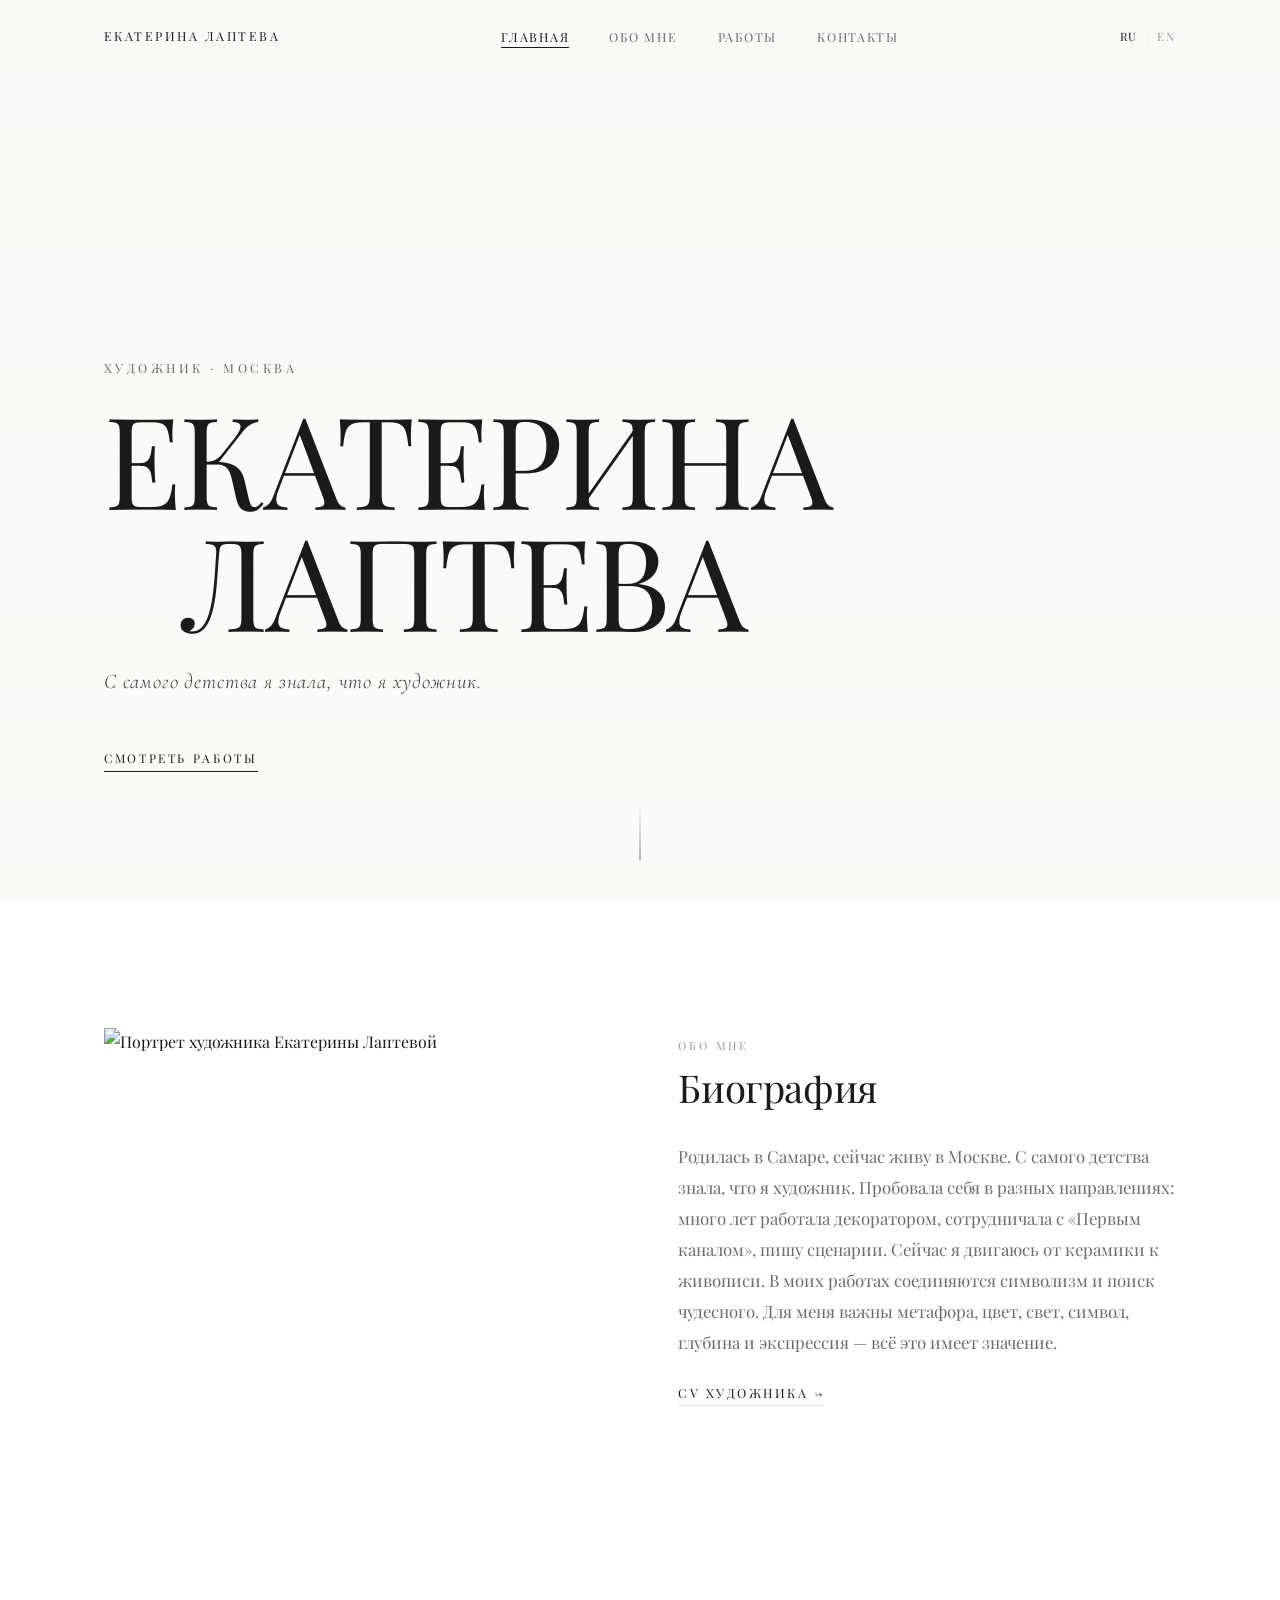
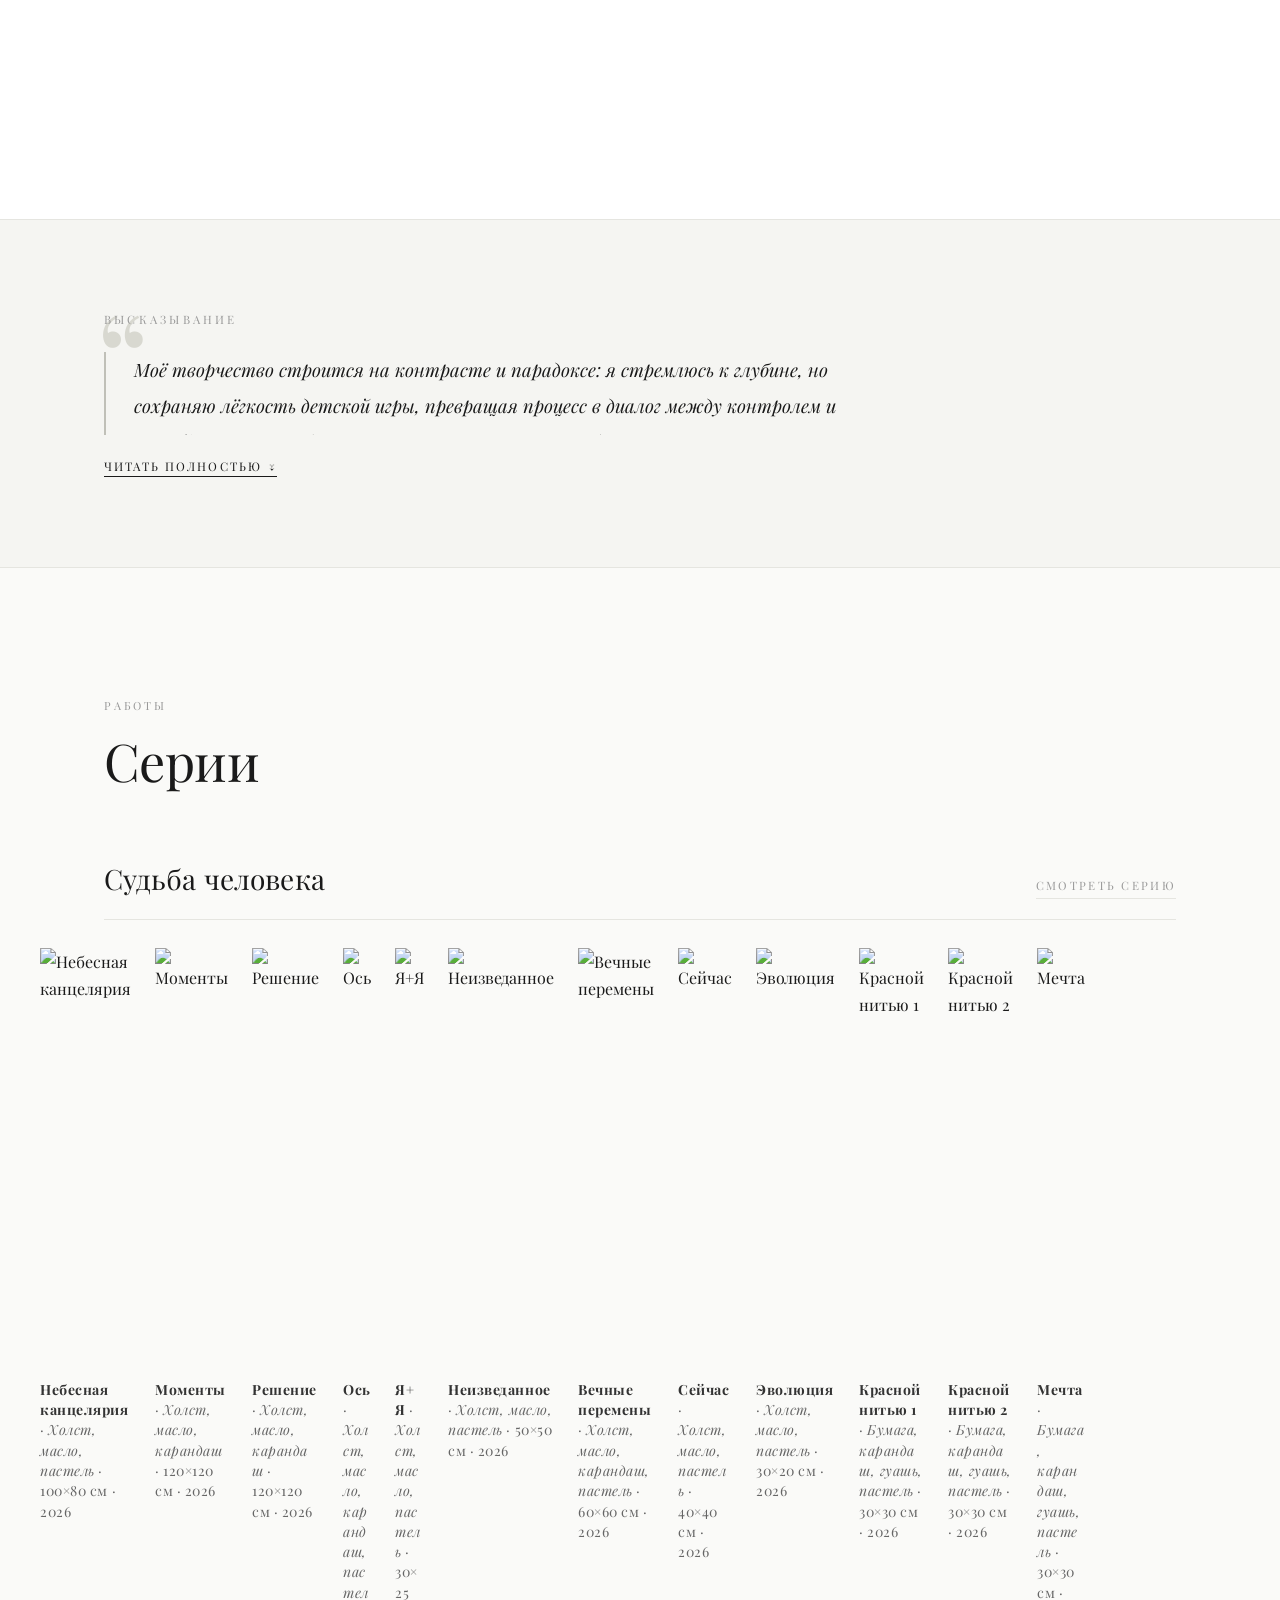
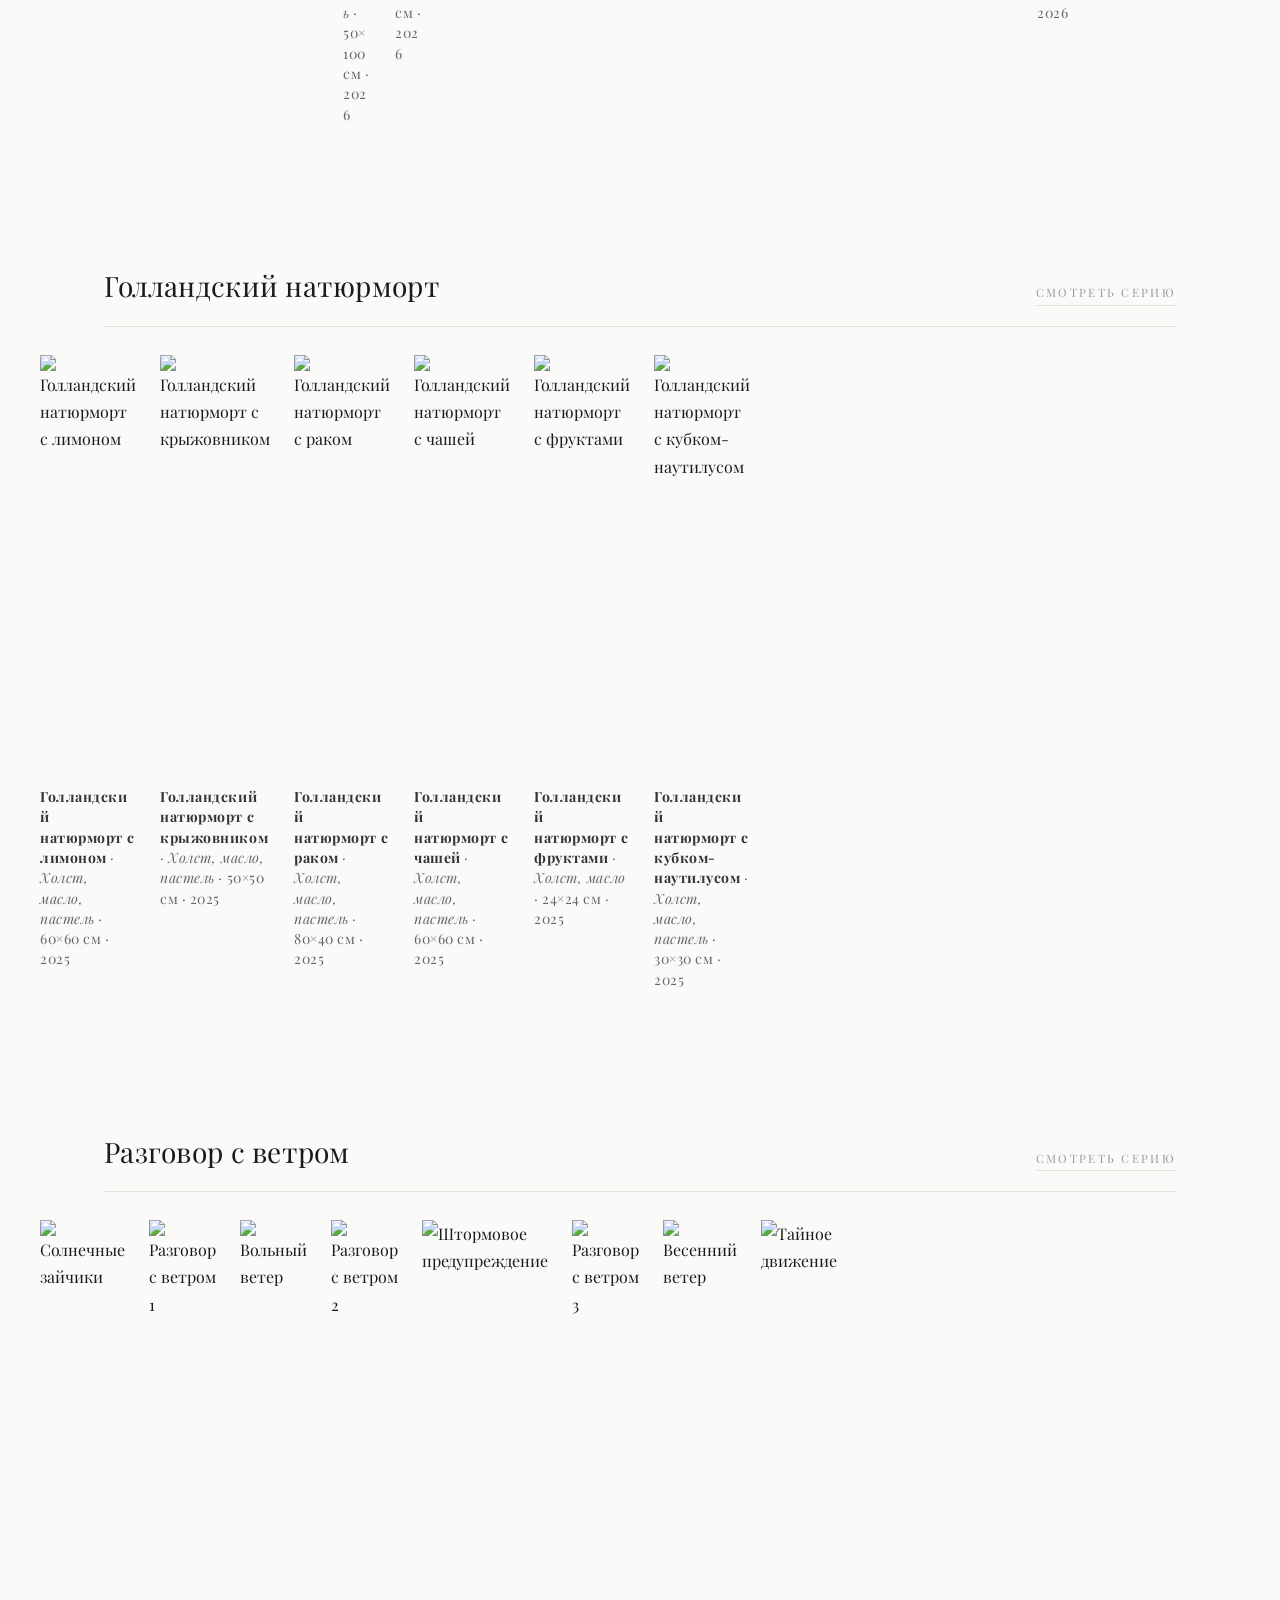
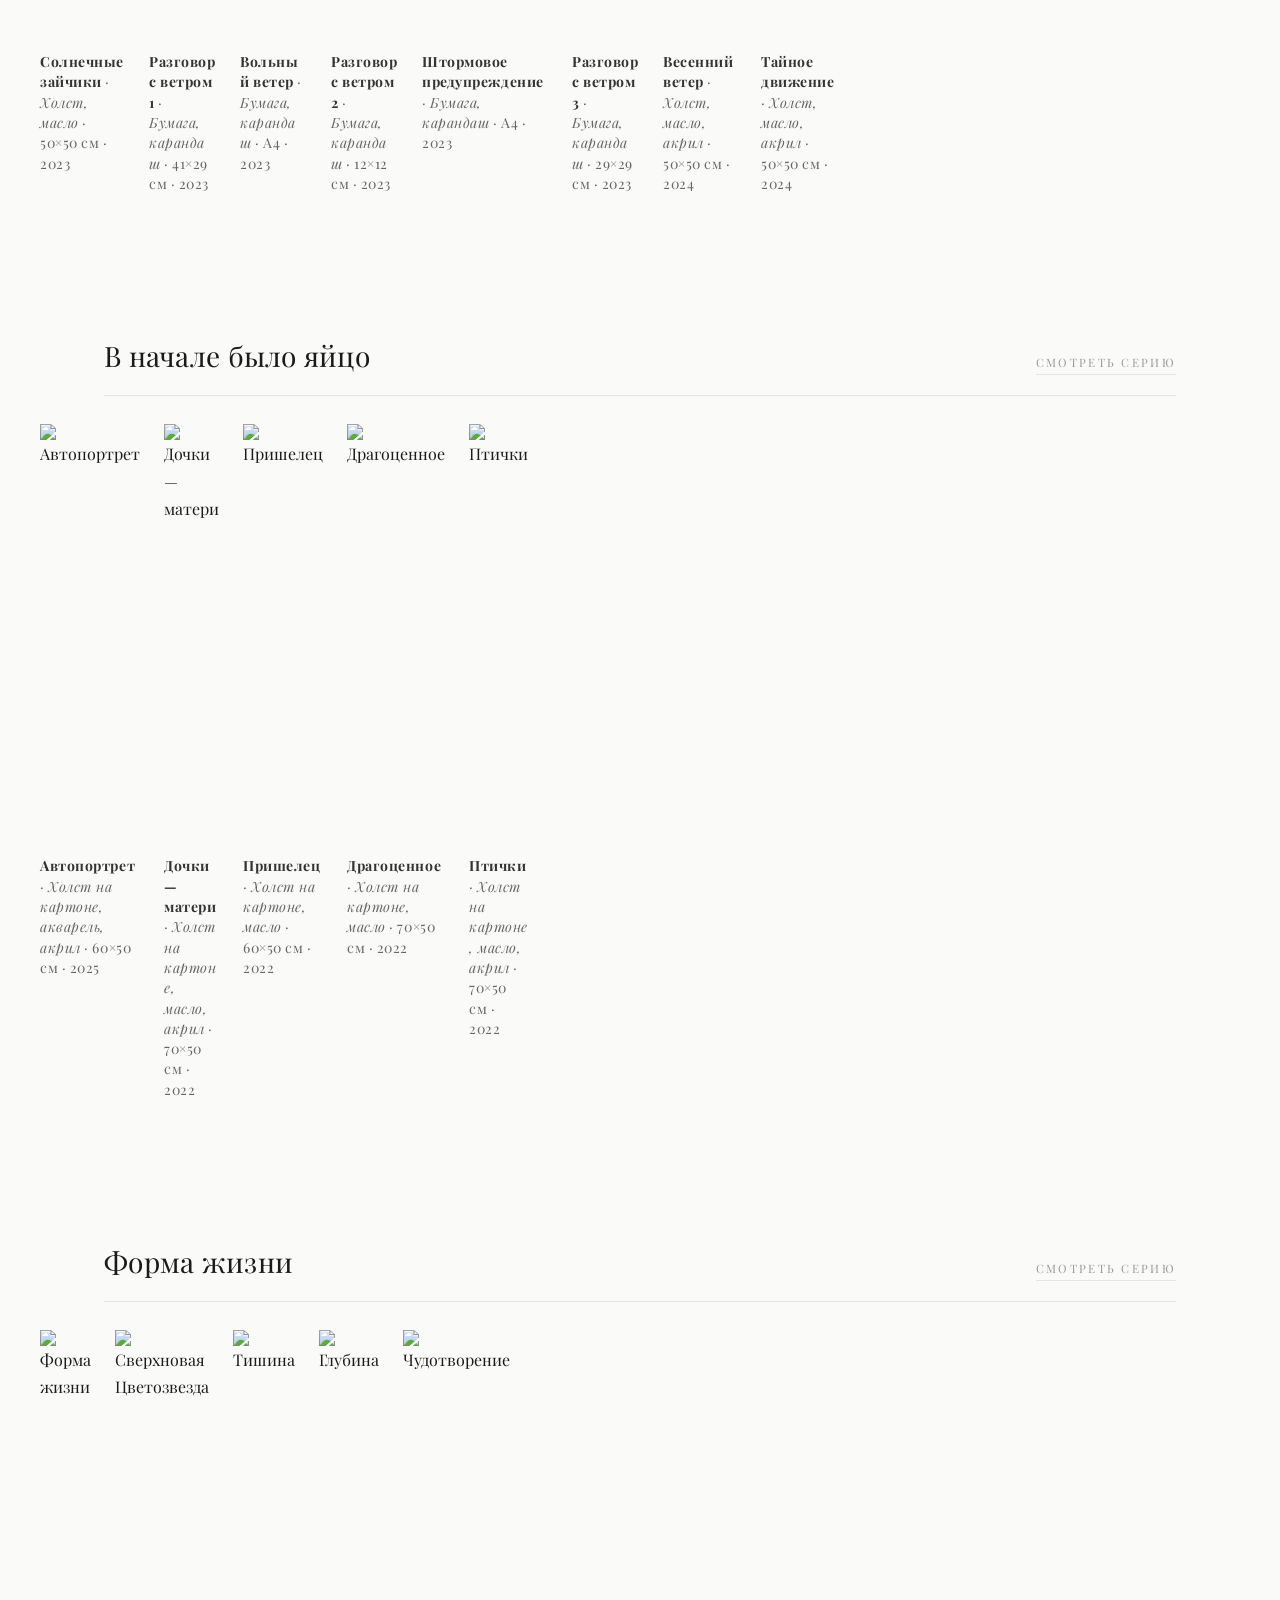
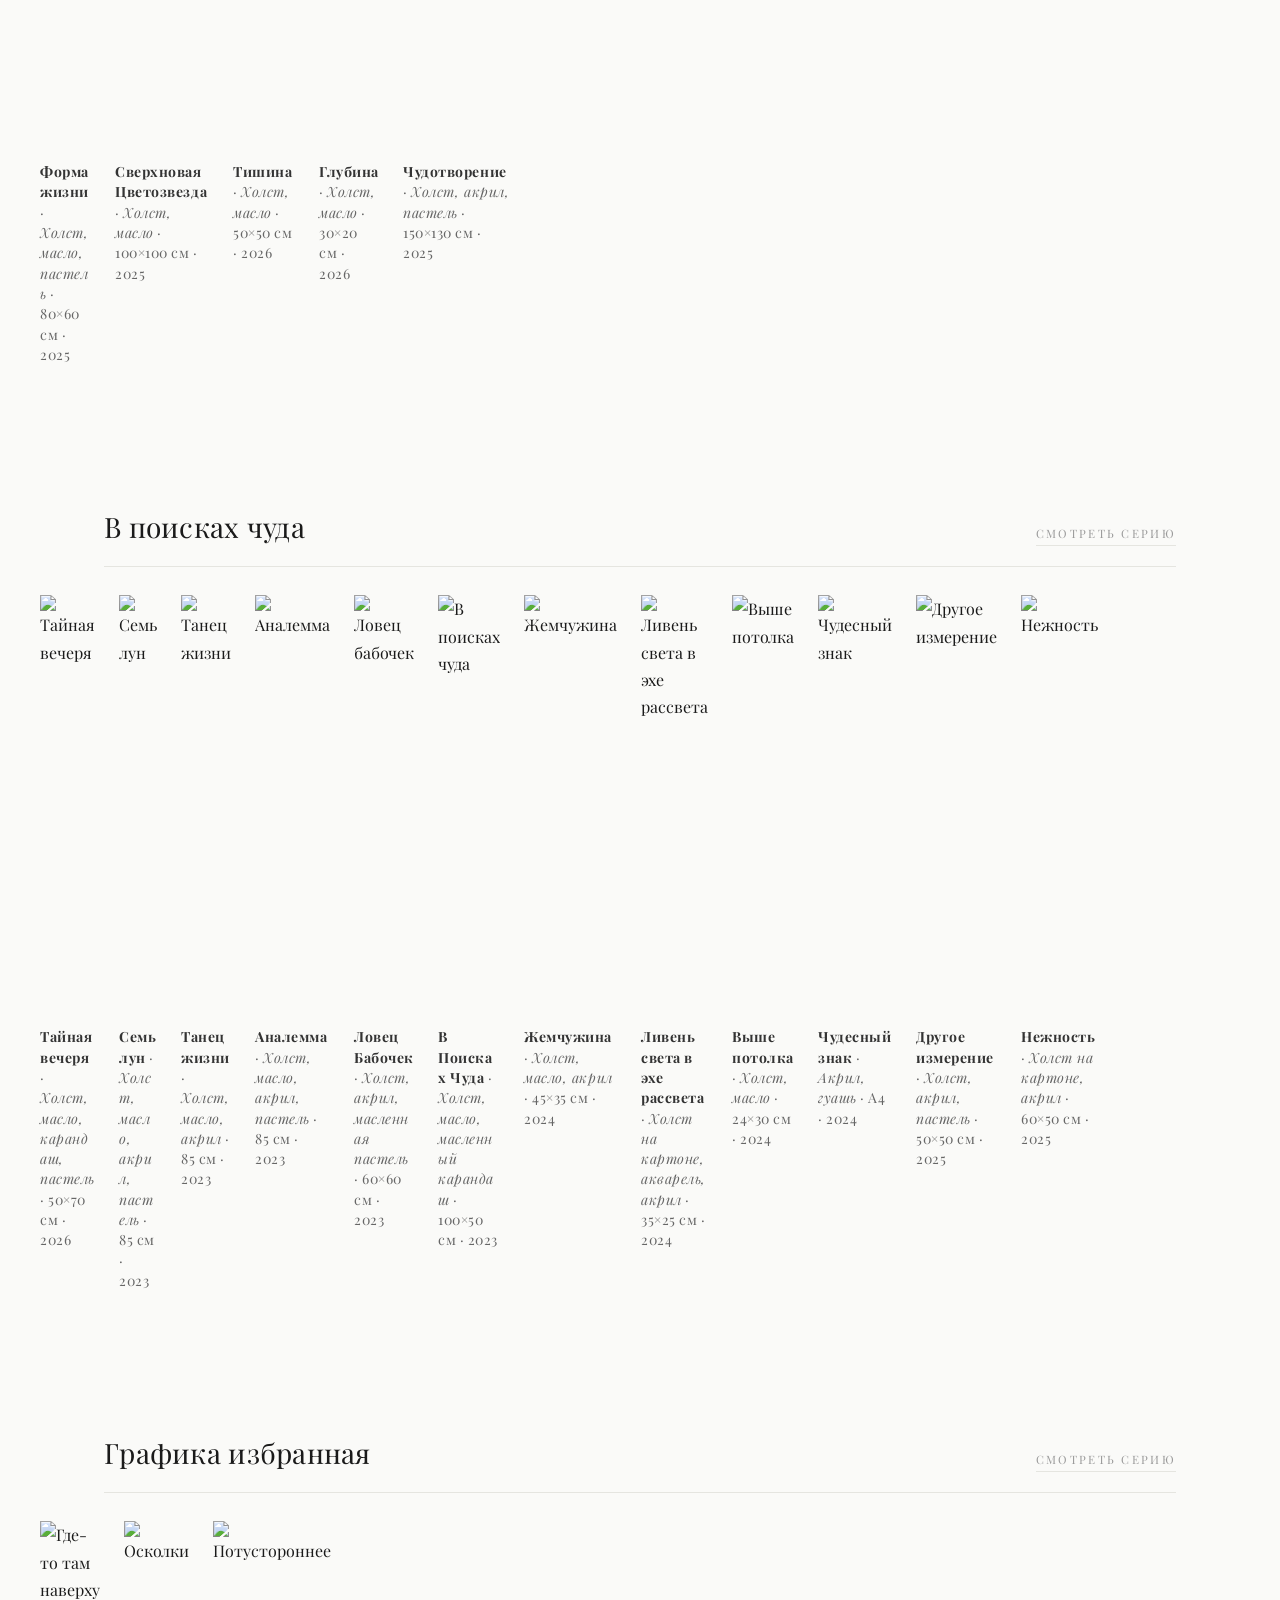
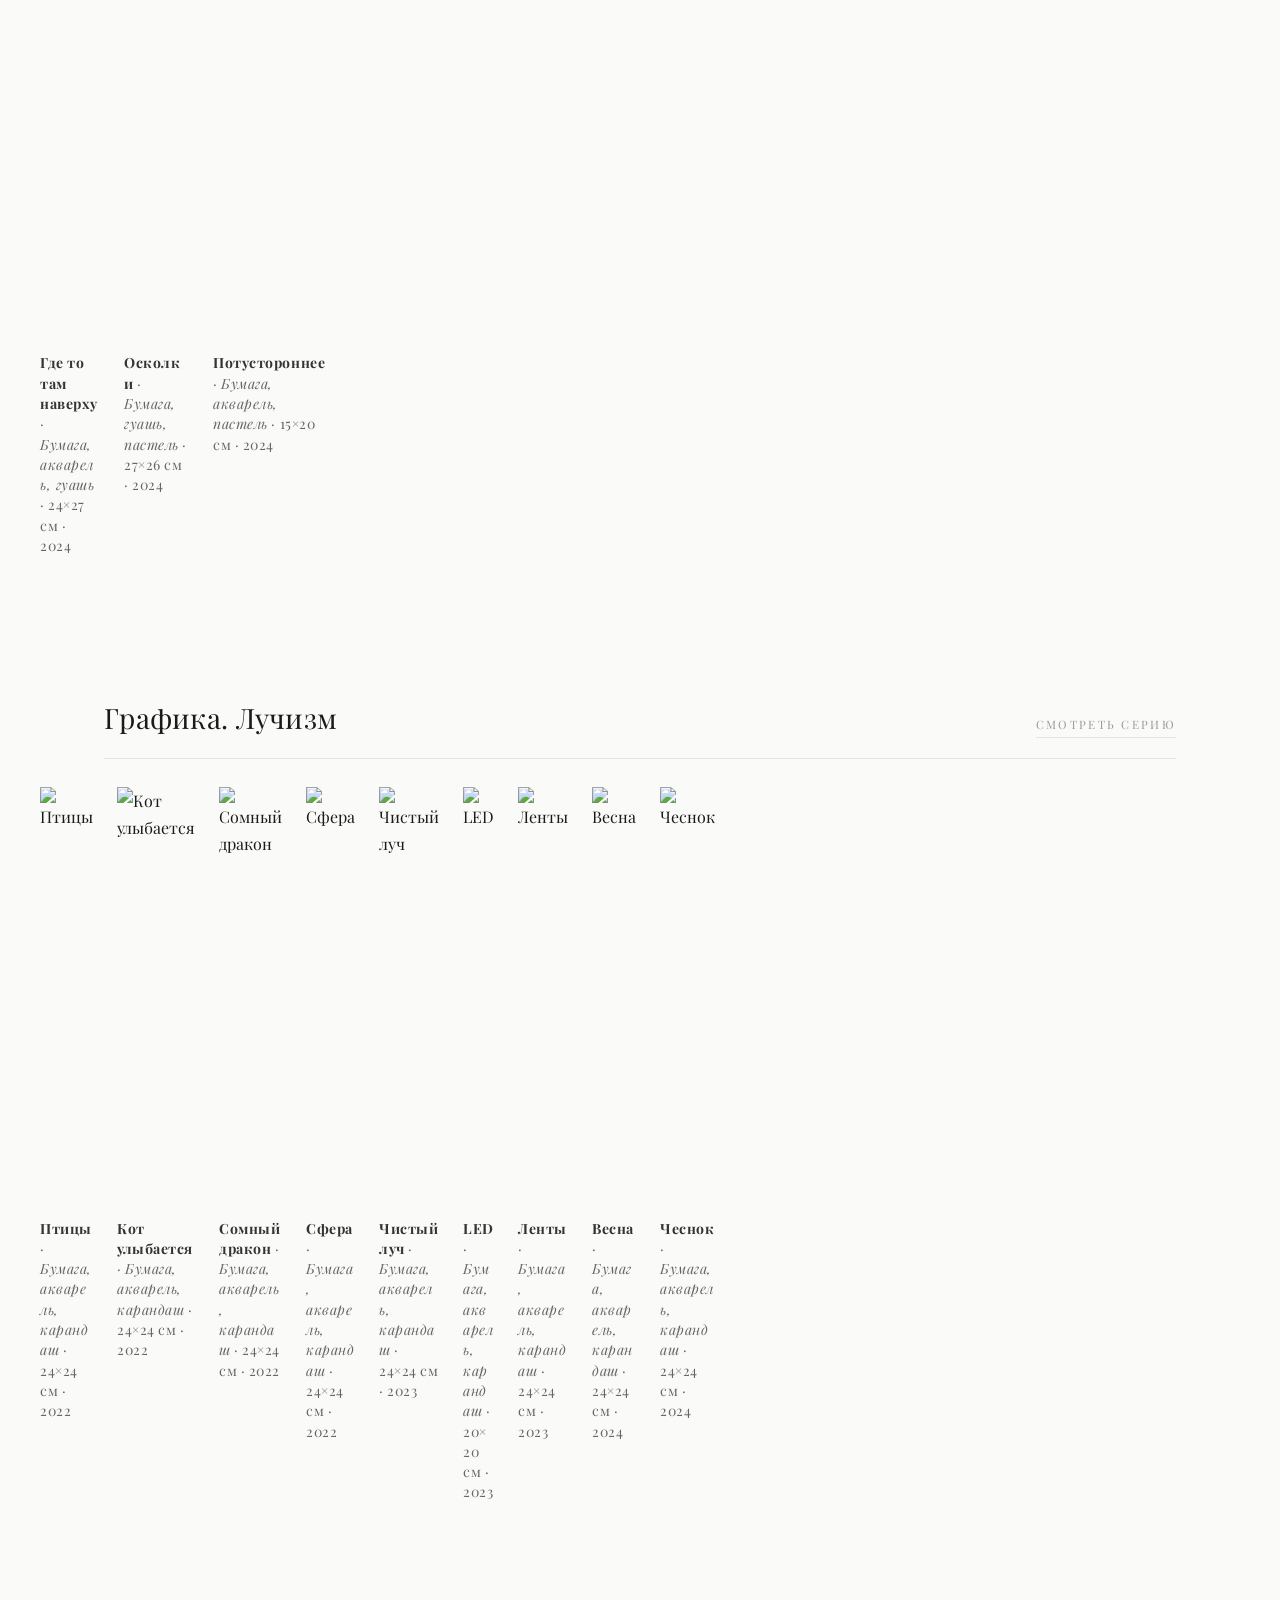
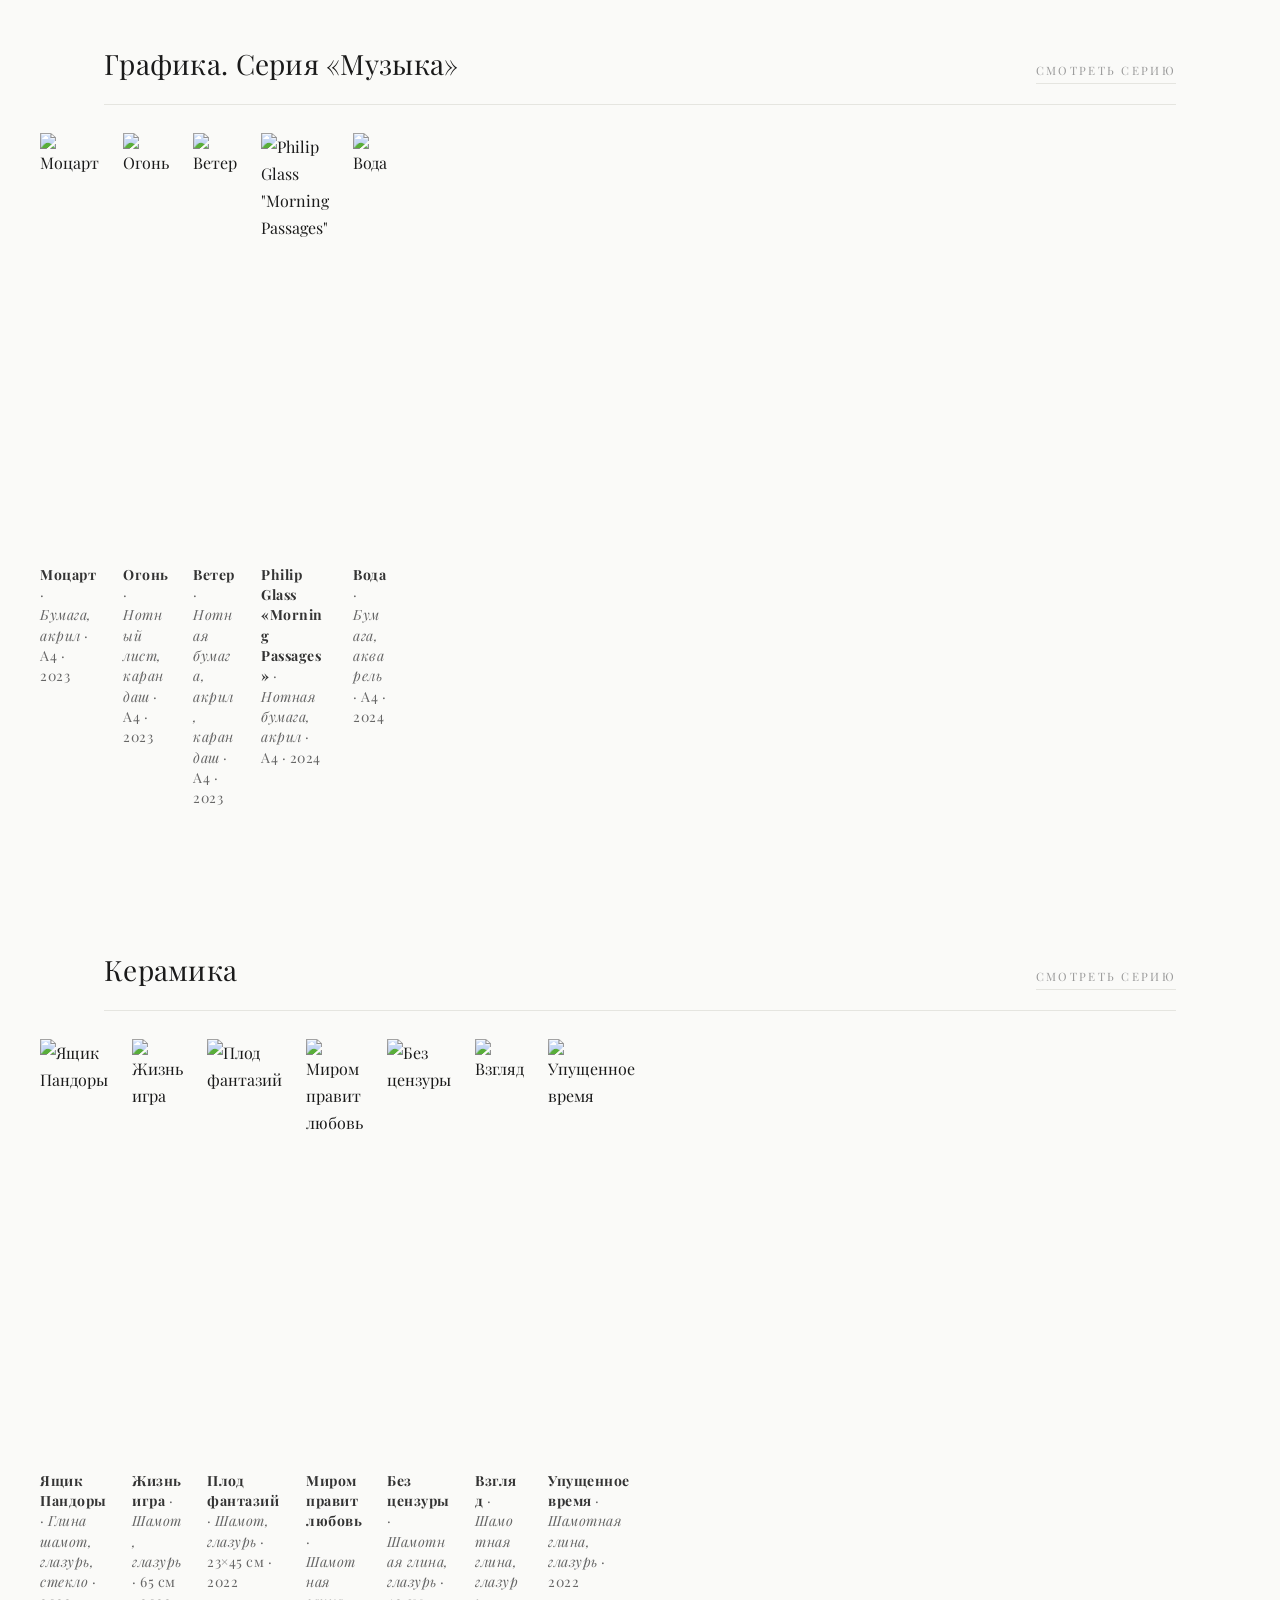
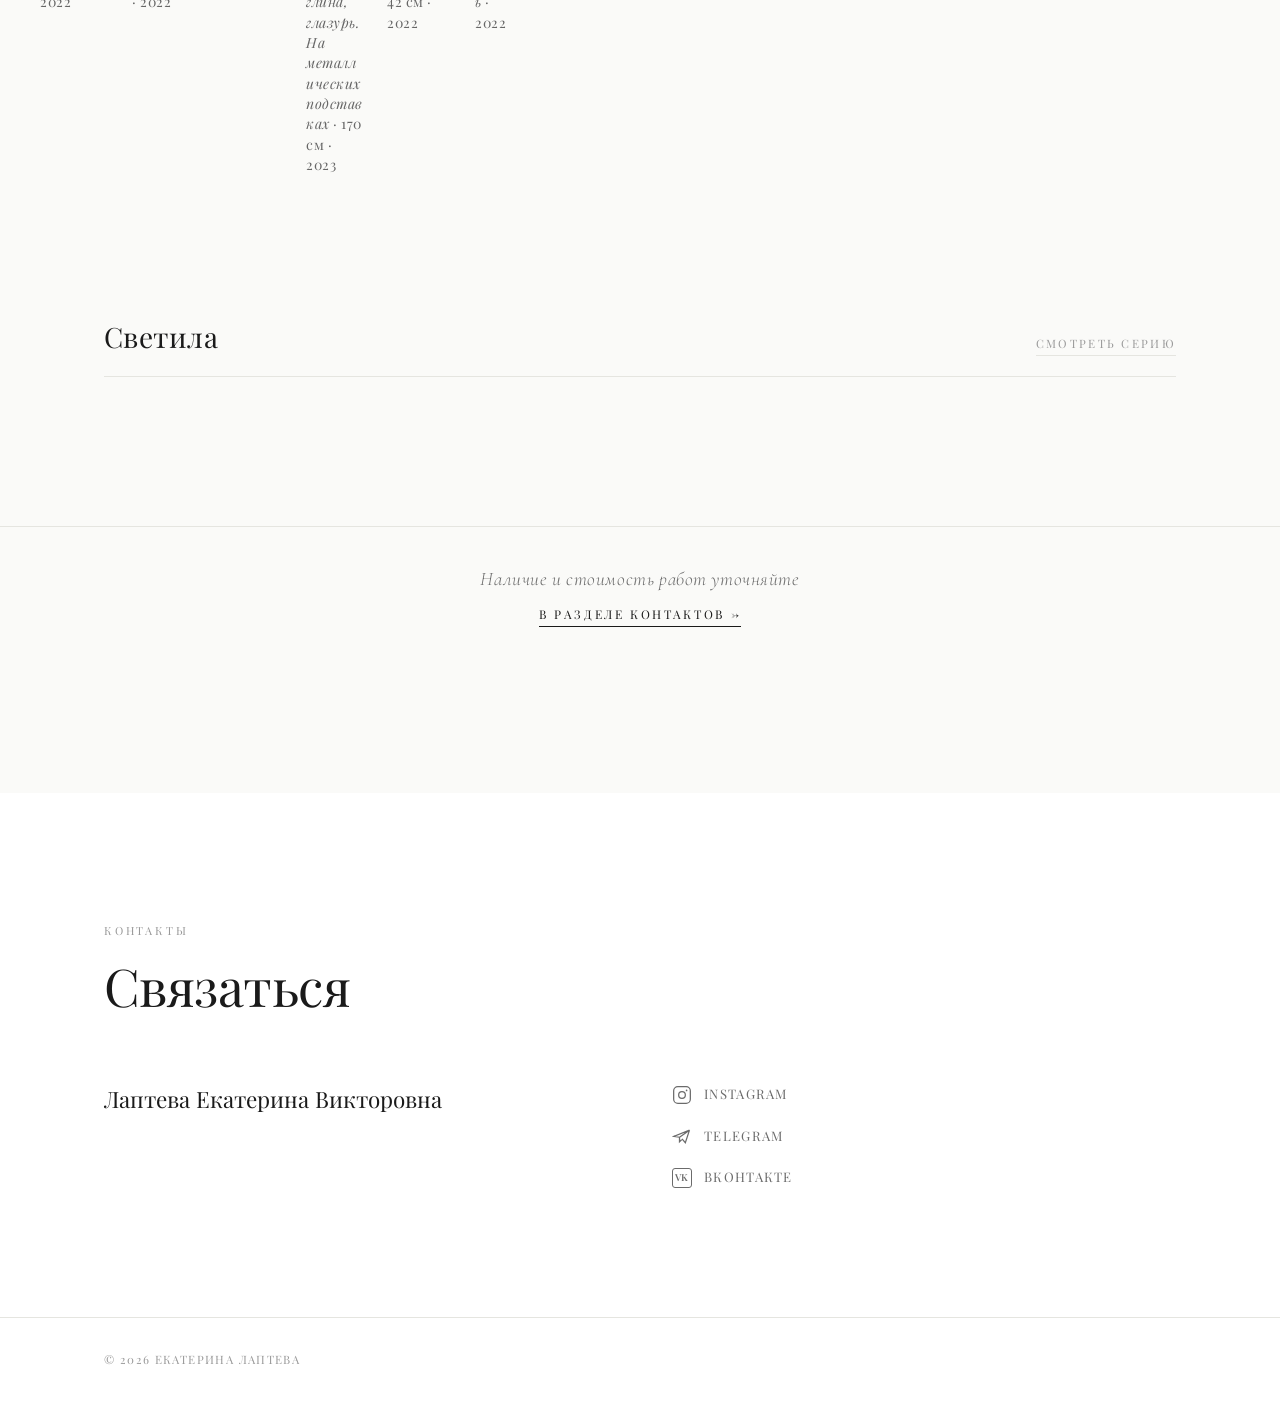
==== index.html @ 4bb94ff9 "Auto: update paintings (2026-07-19 18:43 UTC)" ====
<!DOCTYPE html>
<html lang="ru">
<head>
  <meta charset="UTF-8" />
  <meta name="viewport" content="width=device-width, initial-scale=1.0" />
  <title>Екатерина Лаптева — Художник</title>
  <meta name="description" content="Екатерина Лаптева — московский художник. Живопись, графика, керамика." />
  <link rel="preconnect" href="https://fonts.googleapis.com" />
  <link rel="preconnect" href="https://fonts.gstatic.com" crossorigin />
  <link href="https://fonts.googleapis.com/css2?family=Playfair+Display:ital,wght@0,300;0,400;0,500;1,300;1,400&family=Cormorant+Garamond:ital,wght@0,300;0,400;1,300&display=swap" rel="stylesheet" />
  <link rel="stylesheet" href="styles.css" />
<!-- Yandex.Metrika counter -->
<script type="text/javascript">
    (function(m,e,t,r,i,k,a){
        m[i]=m[i]||function(){(m[i].a=m[i].a||[]).push(arguments)};
        m[i].l=1*new Date();
        for (var j = 0; j < document.scripts.length; j++) {if (document.scripts[j].src === r) { return; }}
        k=e.createElement(t),a=e.getElementsByTagName(t)[0],k.async=1,k.src=r,a.parentNode.insertBefore(k,a)
    })(window, document,'script','https://mc.yandex.ru/metrika/tag.js?id=109042510', 'ym');

    ym(109042510, 'init', {ssr:true, webvisor:true, clickmap:true, ecommerce:"dataLayer", referrer: document.referrer, url: location.href, accurateTrackBounce:true, trackLinks:true});
</script>
<noscript><div><img src="https://mc.yandex.ru/watch/109042510" style="position:absolute; left:-9999px;" alt="" /></div></noscript>
<!-- /Yandex.Metrika counter -->

  <link rel="canonical" href="https://ekaterina-lapteva.com/" />
</head>
<body>

  <!-- NAV -->
  <nav class="navbar" id="navbar" role="navigation" aria-label="Основная навигация">
    <div class="nav-inner">
      <a href="#hero" class="nav-logo" data-i18n="nav.logo">ЕКАТЕРИНА ЛАПТЕВА</a>

      <ul class="nav-links" id="navLinks" role="list">
        <li><a href="#hero"     class="nav-link active" data-i18n="nav.home">Главная</a></li>
        <li><a href="#about"    class="nav-link"        data-i18n="nav.about">Обо мне</a></li>
        <li><a href="#works"    class="nav-link"        data-i18n="nav.works">Работы</a></li>
        <li><a href="#contacts" class="nav-link"        data-i18n="nav.contacts">Контакты</a></li>
      </ul>

      <div class="nav-right">
        <div class="lang-switch" role="group" aria-label="Язык">
          <button class="lang-btn active" data-lang="ru" aria-pressed="true">RU</button>
          <span class="lang-sep">|</span>
          <button class="lang-btn" data-lang="en" aria-pressed="false">EN</button>
        </div>
        <button class="burger" id="burger" aria-label="Меню" aria-expanded="false" aria-controls="navLinks">
          <span></span><span></span><span></span>
        </button>
      </div>
    </div>
  </nav>

  <!-- MOBILE OVERLAY -->
  <div class="mobile-overlay" id="mobileOverlay" aria-hidden="true">
    <button class="overlay-close" id="overlayClose" aria-label="Закрыть меню">✕</button>
    <ul role="list">
      <li><a href="#hero"     class="overlay-link" data-i18n="nav.home">Главная</a></li>
      <li><a href="#about"    class="overlay-link" data-i18n="nav.about">Обо мне</a></li>
      <li><a href="#works"    class="overlay-link" data-i18n="nav.works">Работы</a></li>
      <li><a href="#contacts" class="overlay-link" data-i18n="nav.contacts">Контакты</a></li>
    </ul>
    <div class="overlay-lang">
      <button class="lang-btn active" data-lang="ru">RU</button>
      <span class="lang-sep">|</span>
      <button class="lang-btn" data-lang="en">EN</button>
    </div>
  </div>

  <!-- HERO -->
  <section class="hero" id="hero" aria-label="Главная">
    <div class="hero-bg" id="heroBg">
      <img src="images/hero.jpg" alt="" aria-hidden="true" loading="eager" />
    </div>
    <div class="hero-content">
      <p class="hero-subtitle reveal" data-i18n="hero.subtitle">Художник · Москва</p>
      <h1 class="hero-title reveal">
        <span data-i18n="hero.name.first">ЕКАТЕРИНА</span><br>
        <span class="hero-title-indent" data-i18n="hero.name.last">ЛАПТЕВА</span>
      </h1>
      <p class="hero-tagline reveal" data-i18n="hero.tagline">С самого детства я знала, что я художник.</p>
      <a href="#works" class="hero-cta reveal" data-i18n="hero.cta">Смотреть работы</a>
    </div>
    <div class="hero-scroll-hint" aria-hidden="true">
      <span></span>
    </div>
  </section>

  <!-- ABOUT -->
  <section class="about section" id="about" aria-labelledby="about-heading">
    <div class="container">
      <div class="about-grid">
        <div class="about-image reveal">
          <img src="images/portrait.jpg" alt="Портрет художника Екатерины Лаптевой" loading="lazy" />
        </div>
        <div class="about-text">
          <p class="section-label reveal" data-i18n="about.label">Обо мне</p>
          <h2 class="section-heading reveal" id="about-heading" data-i18n="about.heading">Биография</h2>
          <p class="about-para reveal" data-i18n="about.p1">
            Родилась в Самаре, сейчас живу в Москве. С самого детства знала, что я художник. Пробовала себя в разных направлениях: много лет работала декоратором, сотрудничала с «Первым каналом», пишу сценарии. Сейчас я двигаюсь от керамики к живописи. В моих работах соединяются символизм и поиск чудесного. Для меня важны метафора, цвет, свет, символ, глубина и экспрессия — всё это имеет значение.
          </p>
          <p class="about-cv-link reveal"><a href="cv.html" data-i18n="about.cv">CV художника →</a></p>
        </div>
      </div>
    </div>
  </section>

  <!-- STATEMENT -->
  <section class="statement section" id="statement" aria-label="Высказывание художника">
    <div class="container">
      <div class="statement-inner">
        <p class="statement-label reveal">Высказывание</p>
        <div class="statement-collapse collapsed reveal" id="statementCollapse">
          <div class="statement-text">
            <p>Моё творчество строится на контрасте и парадоксе: я стремлюсь к глубине, но сохраняю лёгкость детской игры, превращая процесс в диалог между контролем и случайностью. Я работаю открытыми цветами, иногда приглушая цвет лессировками; мне нравится менять скорость касаний с поверхностью — будь то холст или бумага, превращая процесс из медитативного погружения в экспрессивные всплески.</p>
            <p>Меня интересуют темы космоса, нейрофизиологии, потустороннего, подсознания, квантовой физики и теории относительности. Люблю цветы.</p>
            <p>На первые свои заработанные деньги я купила книгу-энциклопедию «Символы, знаки, эмблемы» В. Андреева. Сейчас я создаю свои, часто обращаясь и ища ресурс в детстве. Например, вспоминая себя и наблюдая за своим ребёнком, я зафиксировала этот переходный момент подражания знакам, формирования письменности — и теперь использую этот приём.</p>
            <p>Мне любопытны состояния, напоминающие откровение. Когда-то в детстве я увидела «чудо» на небе — вспышки, превращающиеся в «луны». Смогу ли я повторить то ощущение от встречи с чем-то прекрасным, загадочным, удивительным, волшебным? Не знаю. Объяснения этому я ищу до сих пор.</p>
          </div>
        </div>
        <button class="statement-toggle reveal" id="statementToggle" aria-expanded="false">
          <span class="statement-toggle-text">Читать полностью</span>
          <span class="statement-toggle-icon" aria-hidden="true">↓</span>
        </button>
      </div>
    </div>
  </section>

  <!-- WORKS -->
  <section class="works section" id="works" aria-labelledby="works-heading">
    <div class="container">
      <p class="section-label reveal" data-i18n="works.label">Работы</p>
      <h2 class="section-heading reveal" id="works-heading" data-i18n="works.heading">Серии</h2>
    </div>

    <!-- Series list -->
    <div class="series-list">
<!-- GENERATED:SERIES:START -->
      <!-- Судьба человека -->
      <article class="series reveal" data-series="fate">
        <div class="container">
          <div class="series-header">
            <h3 class="series-title" data-i18n="None">Судьба человека</h3>
            <a href="series-fate.html" class="series-btn" data-i18n="series.btn">Смотреть серию</a>
          </div>
        </div>
        <div class="carousel-wrap">
          <div class="carousel" role="list">
            <div class="card" role="listitem">
              <img src="images/небесная канцелярия.jpg" alt="Небесная канцелярия" loading="lazy" />
              <p class="card-caption"><span data-i18n="card.fate.1.title">Небесная канцелярия</span> · <span data-i18n="card.fate.1.mat">Холст, масло, пастель</span> · 100×80 см · 2026</p>
            </div>
            <div class="card" role="listitem">
              <img src="images/моменты.jpg" alt="Моменты" loading="lazy" />
              <p class="card-caption"><span data-i18n="card.fate.2.title">Моменты</span> · <span data-i18n="card.fate.2.mat">Холст, масло, карандаш</span> · 120×120 см · 2026</p>
            </div>
            <div class="card" role="listitem">
              <img src="images/Решение.jpg" alt="Решение" loading="lazy" />
              <p class="card-caption"><span data-i18n="card.fate.3.title">Решение</span> · <span data-i18n="card.fate.3.mat">Холст, масло, карандаш</span> · 120×120 см · 2026</p>
            </div>
            <div class="card" role="listitem">
              <img src="images/ось.jpg" alt="Ось" loading="lazy" />
              <p class="card-caption"><span data-i18n="card.fate.4.title">Ось</span> · <span data-i18n="card.fate.4.mat">Холст, масло, карандаш, пастель</span> · 50×100 см · 2026</p>
            </div>
            <div class="card" role="listitem">
              <img src="images/я + я.jpg" alt="Я+Я" loading="lazy" />
              <p class="card-caption"><span data-i18n="card.fate.5.title">Я+Я</span> · <span data-i18n="card.fate.5.mat">Холст, масло, пастель</span> · 30×25 см · 2026</p>
            </div>
            <div class="card" role="listitem">
              <img src="images/Неизведанное.jpg" alt="Неизведанное" loading="lazy" />
              <p class="card-caption"><span data-i18n="card.fate.6.title">Неизведанное</span> · <span data-i18n="card.fate.6.mat">Холст, масло, пастель</span> · 50×50 см · 2026</p>
            </div>
            <div class="card" role="listitem">
              <img src="images/вечные перемены.jpg" alt="Вечные перемены" loading="lazy" />
              <p class="card-caption"><span data-i18n="card.fate.7.title">Вечные перемены</span> · <span data-i18n="card.fate.7.mat">Холст, масло, карандаш, пастель</span> · 60×60 см · 2026</p>
            </div>
            <div class="card" role="listitem">
              <img src="images/сейчас.jpg" alt="Сейчас" loading="lazy" />
              <p class="card-caption"><span data-i18n="card.fate.8.title">Сейчас</span> · <span data-i18n="card.fate.8.mat">Холст, масло, пастель</span> · 40×40 см · 2026</p>
            </div>
            <div class="card" role="listitem">
              <img src="images/эволюция.jpg" alt="Эволюция" loading="lazy" />
              <p class="card-caption"><span data-i18n="card.fate.9.title">Эволюция</span> · <span data-i18n="card.fate.9.mat">Холст, масло, пастель</span> · 30×20 см · 2026</p>
            </div>
            <div class="card" role="listitem">
              <img src="images/Красной нитью 1.jpg" alt="Красной нитью 1" loading="lazy" />
              <p class="card-caption"><span data-i18n="card.fate.10.title">Красной нитью 1</span> · <span data-i18n="card.fate.10.mat">Бумага, карандаш, гуашь, пастель</span> · 30×30 см · 2026</p>
            </div>
            <div class="card" role="listitem">
              <img src="images/Красной нитью 2.jpg" alt="Красной нитью 2" loading="lazy" />
              <p class="card-caption"><span data-i18n="card.fate.11.title">Красной нитью 2</span> · <span data-i18n="card.fate.11.mat">Бумага, карандаш, гуашь, пастель</span> · 30×30 см · 2026</p>
            </div>
            <div class="card" role="listitem">
              <img src="images/мечта.jpg" alt="Мечта" loading="lazy" />
              <p class="card-caption"><span data-i18n="card.fate.12.title">Мечта</span> · <span data-i18n="card.fate.12.mat">Бумага, карандаш, гуашь, пастель</span> · 30×30 см · 2026</p>
            </div>
          </div>
        </div>
      </article>

      <!-- Голландский натюрморт -->
      <article class="series reveal" data-series="dutch">
        <div class="container">
          <div class="series-header">
            <h3 class="series-title" data-i18n="series.dutch">Голландский натюрморт</h3>
            <a href="series-dutch.html" class="series-btn" data-i18n="series.btn">Смотреть серию</a>
          </div>
        </div>
        <div class="carousel-wrap">
          <div class="carousel" role="list">
            <div class="card" role="listitem">
              <img src="images/голландский натюрморт с лимоном.jpg" alt="Голландский натюрморт с лимоном" loading="lazy" />
              <p class="card-caption"><span data-i18n="card.dutch.1.title">Голландский натюрморт с лимоном</span> · <span data-i18n="card.dutch.1.mat">Холст, масло, пастель</span> · 60×60 см · 2025</p>
            </div>
            <div class="card" role="listitem">
              <img src="images/голландский натюрморт с крыжовником.jpg" alt="Голландский натюрморт с крыжовником" loading="lazy" />
              <p class="card-caption"><span data-i18n="card.dutch.2.title">Голландский натюрморт с крыжовником</span> · <span data-i18n="card.dutch.2.mat">Холст, масло, пастель</span> · 50×50 см · 2025</p>
            </div>
            <div class="card" role="listitem">
              <img src="images/Голландский натюрморт с раком.jpg" alt="Голландский натюрморт с раком" loading="lazy" />
              <p class="card-caption"><span data-i18n="card.dutch.3.title">Голландский натюрморт с раком</span> · <span data-i18n="card.dutch.3.mat">Холст, масло, пастель</span> · 80×40 см · 2025</p>
            </div>
            <div class="card" role="listitem">
              <img src="images/голландский натюрморт с чашей.jpg" alt="Голландский натюрморт с чашей" loading="lazy" />
              <p class="card-caption"><span data-i18n="card.dutch.4.title">Голландский натюрморт с чашей</span> · <span data-i18n="card.dutch.4.mat">Холст, масло, пастель</span> · 60×60 см · 2025</p>
            </div>
            <div class="card" role="listitem">
              <img src="images/Голландский натюрморт с фруктами.jpg" alt="Голландский натюрморт с фруктами" loading="lazy" />
              <p class="card-caption"><span data-i18n="card.dutch.5.title">Голландский натюрморт с фруктами</span> · <span data-i18n="card.dutch.5.mat">Холст, масло</span> · 24×24 см · 2025</p>
            </div>
            <div class="card" role="listitem">
              <img src="images/Голландский натюрморт с кубком-наутилусом.jpg" alt="Голландский натюрморт с кубком-наутилусом" loading="lazy" />
              <p class="card-caption"><span data-i18n="card.dutch.6.title">Голландский натюрморт с кубком-наутилусом</span> · <span data-i18n="card.dutch.6.mat">Холст, масло, пастель</span> · 30×30 см · 2025</p>
            </div>
          </div>
        </div>
      </article>

      <!-- Разговор с ветром -->
      <article class="series reveal" data-series="wind">
        <div class="container">
          <div class="series-header">
            <h3 class="series-title" data-i18n="series.wind">Разговор с ветром</h3>
            <a href="series-wind.html" class="series-btn" data-i18n="series.btn">Смотреть серию</a>
          </div>
        </div>
        <div class="carousel-wrap">
          <div class="carousel" role="list">
            <div class="card" role="listitem">
              <img src="images/солнечные зайчики.jpg" alt="Солнечные зайчики" loading="lazy" />
              <p class="card-caption"><span data-i18n="card.wind.1.title">Солнечные зайчики</span> · <span data-i18n="card.wind.1.mat">Холст, масло</span> · 50×50 см · 2023</p>
            </div>
            <div class="card" role="listitem">
              <img src="images/разговор с ветром.jpg" alt="Разговор с ветром 1" loading="lazy" />
              <p class="card-caption"><span data-i18n="card.wind.2.title">Разговор с ветром 1</span> · <span data-i18n="card.wind.2.mat">Бумага, карандаш</span> · 41×29 см · 2023</p>
            </div>
            <div class="card" role="listitem">
              <img src="images/вольный ветер.jpg" alt="Вольный ветер" loading="lazy" />
              <p class="card-caption"><span data-i18n="card.wind.3.title">Вольный ветер</span> · <span data-i18n="card.wind.3.mat">Бумага, карандаш</span> · А4 · 2023</p>
            </div>
            <div class="card" role="listitem">
              <img src="images/Разговор с ветром 2.jpg" alt="Разговор с ветром 2" loading="lazy" />
              <p class="card-caption"><span data-i18n="card.wind.4.title">Разговор с ветром 2</span> · <span data-i18n="card.wind.4.mat">Бумага, карандаш</span> · 12×12 см · 2023</p>
            </div>
            <div class="card" role="listitem">
              <img src="images/штормовое предупреждение.jpg" alt="Штормовое предупреждение" loading="lazy" />
              <p class="card-caption"><span data-i18n="card.wind.5.title">Штормовое предупреждение</span> · <span data-i18n="card.wind.5.mat">Бумага, карандаш</span> · А4 · 2023</p>
            </div>
            <div class="card" role="listitem">
              <img src="images/Разговор с ветром 3.jpg" alt="Разговор с ветром 3" loading="lazy" />
              <p class="card-caption"><span data-i18n="card.wind.6.title">Разговор с ветром 3</span> · <span data-i18n="card.wind.6.mat">Бумага, карандаш</span> · 29×29 см · 2023</p>
            </div>
            <div class="card" role="listitem">
              <img src="images/Весенний ветер.jpg" alt="Весенний ветер" loading="lazy" />
              <p class="card-caption"><span data-i18n="card.wind.7.title">Весенний ветер</span> · <span data-i18n="card.wind.7.mat">Холст, масло, акрил</span> · 50×50 см · 2024</p>
            </div>
            <div class="card" role="listitem">
              <img src="images/Тайное движение.jpg" alt="Тайное движение" loading="lazy" />
              <p class="card-caption"><span data-i18n="card.wind.8.title">Тайное движение</span> · <span data-i18n="card.wind.8.mat">Холст, масло, акрил</span> · 50×50 см · 2024</p>
            </div>
          </div>
        </div>
      </article>

      <!-- В начале было яйцо -->
      <article class="series reveal" data-series="egg">
        <div class="container">
          <div class="series-header">
            <h3 class="series-title" data-i18n="series.egg">В начале было яйцо</h3>
            <a href="series-egg.html" class="series-btn" data-i18n="series.btn">Смотреть серию</a>
          </div>
        </div>
        <div class="carousel-wrap">
          <div class="carousel" role="list">
            <div class="card" role="listitem">
              <img src="images/Автопортрет.jpg" alt="Автопортрет" loading="lazy" />
              <p class="card-caption"><span data-i18n="card.egg.0.title">Автопортрет</span> · <span data-i18n="card.egg.0.mat">Холст на картоне, акварель, акрил</span> · 60×50 см · 2025</p>
            </div>
            <div class="card" role="listitem">
              <img src="images/дочки матери.jpg" alt="Дочки — матери" loading="lazy" />
              <p class="card-caption"><span data-i18n="card.egg.1.title">Дочки — матери</span> · <span data-i18n="card.egg.1.mat">Холст на картоне, масло, акрил</span> · 70×50 см · 2022</p>
            </div>
            <div class="card" role="listitem">
              <img src="images/пришелец.jpg" alt="Пришелец" loading="lazy" />
              <p class="card-caption"><span data-i18n="card.egg.2.title">Пришелец</span> · <span data-i18n="card.egg.2.mat">Холст на картоне, масло</span> · 60×50 см · 2022</p>
            </div>
            <div class="card" role="listitem">
              <img src="images/Драгоценное.jpg" alt="Драгоценное" loading="lazy" />
              <p class="card-caption"><span data-i18n="card.egg.3.title">Драгоценное</span> · <span data-i18n="card.egg.3.mat">Холст на картоне, масло</span> · 70×50 см · 2022</p>
            </div>
            <div class="card" role="listitem">
              <img src="images/птички.jpg" alt="Птички" loading="lazy" />
              <p class="card-caption"><span data-i18n="card.egg.4.title">Птички</span> · <span data-i18n="card.egg.4.mat">Холст на картоне, масло, акрил</span> · 70×50 см · 2022</p>
            </div>
          </div>
        </div>
      </article>

      <!-- Форма жизни -->
      <article class="series reveal" data-series="life">
        <div class="container">
          <div class="series-header">
            <h3 class="series-title" data-i18n="series.life">Форма жизни</h3>
            <a href="series-life.html" class="series-btn" data-i18n="series.btn">Смотреть серию</a>
          </div>
        </div>
        <div class="carousel-wrap">
          <div class="carousel" role="list">
            <div class="card" role="listitem">
              <img src="images/форма жизни.jpg" alt="Форма жизни" loading="lazy" />
              <p class="card-caption"><span data-i18n="card.life.1.title">Форма жизни</span> · <span data-i18n="card.life.1.mat">Холст, масло, акрил, пастель</span> · 80×60 см · 2025</p>
            </div>
            <div class="card" role="listitem">
              <img src="images/Сверхновая Цветозвезда.jpg" alt="Сверхновая Цветозвезда" loading="lazy" />
              <p class="card-caption"><span data-i18n="card.life.2.title">Сверхновая Цветозвезда</span> · <span data-i18n="card.life.2.mat">Холст, масло, акрил, пастель</span> · 100×100 см · 2025</p>
            </div>
            <div class="card" role="listitem">
              <img src="images/Тишина.jpg" alt="Тишина" loading="lazy" />
              <p class="card-caption"><span data-i18n="card.life.3.title">Тишина</span> · <span data-i18n="card.life.3.mat">Холст, масло, акрил, пастель</span> · 50×50 см · 2026</p>
            </div>
            <div class="card" role="listitem">
              <img src="images/Глубина.jpg" alt="Глубина" loading="lazy" />
              <p class="card-caption"><span data-i18n="card.life.4.title">Глубина</span> · <span data-i18n="card.life.4.mat">Холст, масло, акрил, пастель</span> · 30×20 см · 2026</p>
            </div>
            <div class="card" role="listitem">
              <img src="images/Чудотворение.jpg" alt="Чудотворение" loading="lazy" />
              <p class="card-caption"><span data-i18n="card.life.5.title">Чудотворение</span> · <span data-i18n="card.life.5.mat">Холст, масло, акрил, пастель</span> · 150×130 см · 2025</p>
            </div>
          </div>
        </div>
      </article>

      <!-- В поисках чуда -->
      <article class="series reveal" data-series="miracle">
        <div class="container">
          <div class="series-header">
            <h3 class="series-title" data-i18n="series.miracle">В поисках чуда</h3>
            <a href="series-miracle.html" class="series-btn" data-i18n="series.btn">Смотреть серию</a>
          </div>
        </div>
        <div class="carousel-wrap">
          <div class="carousel" role="list">
            <div class="card" role="listitem">
              <img src="images/Тайная вечеря.jpg" alt="Тайная вечеря" loading="lazy" />
              <p class="card-caption"><span data-i18n="card.miracle.0.title">Тайная вечеря</span> · <span data-i18n="card.miracle.0.mat">Холст, масло, карандаш, пастель</span> · 50×70 см · 2026</p>
            </div>
            <div class="card" role="listitem">
              <img src="images/семь лун.jpg" alt="Семь лун" loading="lazy" />
              <p class="card-caption"><span data-i18n="card.miracle.1.title">Семь лун</span> · <span data-i18n="card.miracle.1.mat">Холст, масло, акрил, пастель</span> · 85 см · 2023</p>
            </div>
            <div class="card" role="listitem">
              <img src="images/танец жизни.jpg" alt="Танец жизни" loading="lazy" />
              <p class="card-caption"><span data-i18n="card.miracle.2.title">Танец жизни</span> · <span data-i18n="card.miracle.2.mat">Холст, масло, акрил, пастель</span> · 85 см · 2023</p>
            </div>
            <div class="card" role="listitem">
              <img src="images/Аналемма.jpg" alt="Аналемма" loading="lazy" />
              <p class="card-caption"><span data-i18n="card.miracle.3.title">Аналемма</span> · <span data-i18n="card.miracle.3.mat">Холст, масло, акрил, пастель</span> · 85 см · 2023</p>
            </div>
            <div class="card" role="listitem">
              <img src="images/ловец бабочек.jpg" alt="Ловец бабочек" loading="lazy" />
              <p class="card-caption"><span data-i18n="card.miracle.4.title">Ловец бабочек</span> · <span data-i18n="card.miracle.4.mat">Холст, масло, акрил, пастель</span> · 60×60 см · 2023</p>
            </div>
            <div class="card" role="listitem">
              <img src="images/в поисках чуда.jpg" alt="В поисках чуда" loading="lazy" />
              <p class="card-caption"><span data-i18n="card.miracle.5.title">В поисках чуда</span> · <span data-i18n="card.miracle.5.mat">Холст, масло, акрил, пастель</span> · 100×50 см · 2023</p>
            </div>
            <div class="card" role="listitem">
              <img src="images/жемчужина.jpg" alt="Жемчужина" loading="lazy" />
              <p class="card-caption"><span data-i18n="card.miracle.6.title">Жемчужина</span> · <span data-i18n="card.miracle.6.mat">Холст, масло, акрил, пастель</span> · 45×35 см · 2024</p>
            </div>
            <div class="card" role="listitem">
              <img src="images/Ливень света в эхе рассвета.jpg" alt="Ливень света в эхе рассвета" loading="lazy" />
              <p class="card-caption"><span data-i18n="card.miracle.7.title">Ливень света в эхе рассвета</span> · <span data-i18n="card.miracle.7.mat">Холст, масло, акрил, пастель</span> · 35×25 см · 2024</p>
            </div>
            <div class="card" role="listitem">
              <img src="images/Выше потолка.jpg" alt="Выше потолка" loading="lazy" />
              <p class="card-caption"><span data-i18n="card.miracle.8.title">Выше потолка</span> · <span data-i18n="card.miracle.8.mat">Холст, масло, акрил, пастель</span> · 24×30 см · 2024</p>
            </div>
            <div class="card" role="listitem">
              <img src="images/чудесный знак.jpg" alt="Чудесный знак" loading="lazy" />
              <p class="card-caption"><span data-i18n="card.miracle.9.title">Чудесный знак</span> · <span data-i18n="card.miracle.9.mat">Холст, масло, акрил, пастель</span> · А4 · 2024</p>
            </div>
            <div class="card" role="listitem">
              <img src="images/другое измерение.jpg" alt="Другое измерение" loading="lazy" />
              <p class="card-caption"><span data-i18n="card.miracle.10.title">Другое измерение</span> · <span data-i18n="card.miracle.10.mat">Холст, масло, акрил, пастель</span> · 50×50 см · 2025</p>
            </div>
            <div class="card" role="listitem">
              <img src="images/Нежность.jpg" alt="Нежность" loading="lazy" />
              <p class="card-caption"><span data-i18n="card.miracle.11.title">Нежность</span> · <span data-i18n="card.miracle.11.mat">Холст, масло, акрил, пастель</span> · 60×50 см · 2025</p>
            </div>
          </div>
        </div>
      </article>

      <!-- Графика -->
      <article class="series reveal" data-series="graphics">
        <div class="container">
          <div class="series-header">
            <h3 class="series-title" data-i18n="series.graphics">Графика</h3>
            <a href="series-graphics.html" class="series-btn" data-i18n="series.btn">Смотреть серию</a>
          </div>
        </div>
        <div class="carousel-wrap">
          <div class="carousel" role="list">
            <div class="card" role="listitem">
              <img src="images/Где то там наверху.jpg" alt="Где-то там наверху" loading="lazy" />
              <p class="card-caption"><span data-i18n="card.graphics.1.title">Где-то там наверху</span> · <span data-i18n="card.graphics.1.mat">Бумага, тушь</span> · 24×27 см · 2024</p>
            </div>
            <div class="card" role="listitem">
              <img src="images/Осколки.jpg" alt="Осколки" loading="lazy" />
              <p class="card-caption"><span data-i18n="card.graphics.2.title">Осколки</span> · <span data-i18n="card.graphics.2.mat">Бумага, тушь</span> · 27×26 см · 2024</p>
            </div>
            <div class="card" role="listitem">
              <img src="images/Потусторонее.jpg" alt="Потустороннее" loading="lazy" />
              <p class="card-caption"><span data-i18n="card.graphics.3.title">Потустороннее</span> · <span data-i18n="card.graphics.3.mat">Бумага, тушь</span> · 15×20 см · 2024</p>
            </div>
          </div>
        </div>
      </article>

      <!-- Лучизм -->
      <article class="series reveal" data-series="lucism">
        <div class="container">
          <div class="series-header">
            <h3 class="series-title" data-i18n="series.lucism">Лучизм</h3>
            <a href="series-lucism.html" class="series-btn" data-i18n="series.btn">Смотреть серию</a>
          </div>
        </div>
        <div class="carousel-wrap">
          <div class="carousel" role="list">
            <div class="card" role="listitem">
              <img src="images/Птицы.jpg" alt="Птицы" loading="lazy" />
              <p class="card-caption"><span data-i18n="card.lucism.1.title">Птицы</span> · <span data-i18n="card.lucism.1.mat">Бумага, акварель, карандаш</span> · 24×24 см · 2022</p>
            </div>
            <div class="card" role="listitem">
              <img src="images/Кот улыбается.jpg" alt="Кот улыбается" loading="lazy" />
              <p class="card-caption"><span data-i18n="card.lucism.2.title">Кот улыбается</span> · <span data-i18n="card.lucism.2.mat">Бумага, акварель, карандаш</span> · 24×24 см · 2022</p>
            </div>
            <div class="card" role="listitem">
              <img src="images/Сомный дракон.jpg" alt="Сомный дракон" loading="lazy" />
              <p class="card-caption"><span data-i18n="card.lucism.3.title">Сомный дракон</span> · <span data-i18n="card.lucism.3.mat">Бумага, акварель, карандаш</span> · 24×24 см · 2022</p>
            </div>
            <div class="card" role="listitem">
              <img src="images/Сфера.jpg" alt="Сфера" loading="lazy" />
              <p class="card-caption"><span data-i18n="card.lucism.4.title">Сфера</span> · <span data-i18n="card.lucism.4.mat">Бумага, акварель, карандаш</span> · 24×24 см · 2022</p>
            </div>
            <div class="card" role="listitem">
              <img src="images/Чистый луч.jpg" alt="Чистый луч" loading="lazy" />
              <p class="card-caption"><span data-i18n="card.lucism.5.title">Чистый луч</span> · <span data-i18n="card.lucism.5.mat">Бумага, акварель, карандаш</span> · 24×24 см · 2023</p>
            </div>
            <div class="card" role="listitem">
              <img src="images/LED.jpg" alt="LED" loading="lazy" />
              <p class="card-caption"><span data-i18n="card.lucism.6.title">LED</span> · <span data-i18n="card.lucism.6.mat">Бумага, акварель, карандаш</span> · 20×20 см · 2023</p>
            </div>
            <div class="card" role="listitem">
              <img src="images/Ленты.jpg" alt="Ленты" loading="lazy" />
              <p class="card-caption"><span data-i18n="card.lucism.7.title">Ленты</span> · <span data-i18n="card.lucism.7.mat">Бумага, акварель, карандаш</span> · 24×24 см · 2023</p>
            </div>
            <div class="card" role="listitem">
              <img src="images/Весна.jpg" alt="Весна" loading="lazy" />
              <p class="card-caption"><span data-i18n="card.lucism.8.title">Весна</span> · <span data-i18n="card.lucism.8.mat">Бумага, акварель, карандаш</span> · 24×24 см · 2024</p>
            </div>
            <div class="card" role="listitem">
              <img src="images/Чеснок.jpg" alt="Чеснок" loading="lazy" />
              <p class="card-caption"><span data-i18n="card.lucism.9.title">Чеснок</span> · <span data-i18n="card.lucism.9.mat">Бумага, акварель, карандаш</span> · 24×24 см · 2024</p>
            </div>
          </div>
        </div>
      </article>

      <!-- Музыка в красках -->
      <article class="series reveal" data-series="music">
        <div class="container">
          <div class="series-header">
            <h3 class="series-title" data-i18n="series.music">Музыка в красках</h3>
            <a href="series-music.html" class="series-btn" data-i18n="series.btn">Смотреть серию</a>
          </div>
        </div>
        <div class="carousel-wrap">
          <div class="carousel" role="list">
            <div class="card" role="listitem">
              <img src="images/Моцарт.jpg" alt="Моцарт" loading="lazy" />
              <p class="card-caption"><span data-i18n="card.music.1.title">Моцарт</span> · <span data-i18n="card.music.1.mat">А4 Нотный лист, карандаш</span> · А4 · 2023</p>
            </div>
            <div class="card" role="listitem">
              <img src="images/Огонь.jpg" alt="Огонь" loading="lazy" />
              <p class="card-caption"><span data-i18n="card.music.2.title">Огонь</span> · <span data-i18n="card.music.2.mat">А4 Нотный лист, карандаш</span> · А4 · 2023</p>
            </div>
            <div class="card" role="listitem">
              <img src="images/Ветер.jpg" alt="Ветер" loading="lazy" />
              <p class="card-caption"><span data-i18n="card.music.3.title">Ветер</span> · <span data-i18n="card.music.3.mat">А4 Нотный лист, карандаш</span> · А4 · 2023</p>
            </div>
            <div class="card" role="listitem">
              <img src="images/Philip Glass Morning Passages.jpg" alt="Philip Glass &#34;Morning Passages&#34;" loading="lazy" />
              <p class="card-caption"><span data-i18n="card.music.4.title">Philip Glass &#34;Morning Passages&#34;</span> · <span data-i18n="card.music.4.mat">А4 Нотный лист, карандаш</span> · А4 · 2024</p>
            </div>
            <div class="card" role="listitem">
              <img src="images/Вода.jpg" alt="Вода" loading="lazy" />
              <p class="card-caption"><span data-i18n="card.music.5.title">Вода</span> · <span data-i18n="card.music.5.mat">А4 Нотный лист, карандаш</span> · А4 · 2024</p>
            </div>
          </div>
        </div>
      </article>

      <!-- Керамика -->
      <article class="series reveal" data-series="ceramics">
        <div class="container">
          <div class="series-header">
            <h3 class="series-title" data-i18n="series.ceramics">Керамика</h3>
            <a href="series-ceramica.html" class="series-btn" data-i18n="series.btn">Смотреть серию</a>
          </div>
        </div>
        <div class="carousel-wrap">
          <div class="carousel" role="list">
            <div class="card" role="listitem">
              <img src="images/ящик пандоры.jpg" alt="Ящик Пандоры" loading="lazy" />
              <p class="card-caption"><span data-i18n="card.ceramics.1.title">Ящик Пандоры</span> · <span data-i18n="card.ceramics.1.mat">Глина шамот, глазурь, стекло</span> · 2022</p>
            </div>
            <div class="card" role="listitem">
              <img src="images/жизнь игра.jpg" alt="Жизнь игра" loading="lazy" />
              <p class="card-caption"><span data-i18n="card.ceramics.2.title">Жизнь игра</span> · <span data-i18n="card.ceramics.2.mat">Шамот, глазурь</span> · 65 см · 2022</p>
            </div>
            <div class="card" role="listitem">
              <img src="images/плод фантазий.jpg" alt="Плод фантазий" loading="lazy" />
              <p class="card-caption"><span data-i18n="card.ceramics.3.title">Плод фантазий</span> · <span data-i18n="card.ceramics.3.mat">Шамот, глазурь</span> · 23×45 см · 2022</p>
            </div>
            <div class="card" role="listitem">
              <img src="images/миром правит любовь.jpg" alt="Миром правит любовь" loading="lazy" />
              <p class="card-caption"><span data-i18n="card.ceramics.4.title">Миром правит любовь</span> · <span data-i18n="card.ceramics.4.mat">Шамотная глина, глазурь. На металлических подставках</span> · 170 см · 2023</p>
            </div>
            <div class="card" role="listitem">
              <img src="images/без цензуры.jpg" alt="Без цензуры" loading="lazy" />
              <p class="card-caption"><span data-i18n="card.ceramics.5.title">Без цензуры</span> · <span data-i18n="card.ceramics.5.mat">Шамотная глина, глазурь</span> · 42 см · 2022</p>
            </div>
            <div class="card" role="listitem">
              <img src="images/взгляд.jpg" alt="Взгляд" loading="lazy" />
              <p class="card-caption"><span data-i18n="card.ceramics.6.title">Взгляд</span> · <span data-i18n="card.ceramics.6.mat">Шамотная глина, глазурь</span> · 2022</p>
            </div>
            <div class="card" role="listitem">
              <img src="images/упущенное время.jpg" alt="Упущенное время" loading="lazy" />
              <p class="card-caption"><span data-i18n="card.ceramics.7.title">Упущенное время</span> · <span data-i18n="card.ceramics.7.mat">Шамотная глина, глазурь</span> · 2022</p>
            </div>
          </div>
        </div>
      </article>

      <!-- Светила -->
      <article class="series reveal" data-series="svetila">
        <div class="container">
          <div class="series-header">
            <h3 class="series-title" data-i18n="series.svetila">Светила</h3>
            <a href="series-svetila.html" class="series-btn" data-i18n="series.btn">Смотреть серию</a>
          </div>
        </div>
        <div class="carousel-wrap">
          <div class="carousel" role="list">
          </div>
        </div>
      </article>
<!-- GENERATED:SERIES:END -->
    </div><!-- /series-list -->

    <div class="works-inquiry reveal">
      <p data-i18n="works.inquiry">Наличие и стоимость работ уточняйте</p>
      <a href="#contacts" data-i18n="works.inquiry.cta">в разделе контактов →</a>
    </div>

  </section>

  <!-- CONTACTS -->
  <section class="contacts section" id="contacts" aria-labelledby="contacts-heading">
    <div class="container">
      <p class="section-label reveal" data-i18n="contacts.label">Контакты</p>
      <h2 class="section-heading reveal" id="contacts-heading" data-i18n="contacts.heading">Связаться</h2>

      <div class="contacts-grid">
        <div class="contacts-info reveal">
          <p class="contact-name">Лаптева Екатерина Викторовна</p>
        </div>
        <div class="contacts-social reveal">
          <a href="https://instagram.com" class="social-link" target="_blank" rel="noopener noreferrer" aria-label="Instagram">
            <svg width="20" height="20" viewBox="0 0 24 24" fill="none" stroke="currentColor" stroke-width="1.5" aria-hidden="true"><rect x="2" y="2" width="20" height="20" rx="5"/><circle cx="12" cy="12" r="4"/><circle cx="17.5" cy="6.5" r="1" fill="currentColor" stroke="none"/></svg>
            Instagram
          </a>
          <a href="https://t.me" class="social-link" target="_blank" rel="noopener noreferrer" aria-label="Telegram">
            <svg width="20" height="20" viewBox="0 0 24 24" fill="none" stroke="currentColor" stroke-width="1.5" aria-hidden="true"><path d="M21 5L2 12.5l7 1M21 5l-5 15-4-4.5M21 5L9 13.5m0 0V19l2.5-2.5"/></svg>
            Telegram
          </a>
          <a href="https://vk.com" class="social-link" target="_blank" rel="noopener noreferrer" aria-label="ВКонтакте">
            <span class="social-vk-icon" aria-hidden="true">VK</span>
            ВКонтакте
          </a>
        </div>
      </div>
    </div>
  </section>

  <!-- FOOTER -->
  <footer class="footer" role="contentinfo">
    <div class="container">
      <p class="footer-copy">© 2026 <span data-i18n="footer.name">Екатерина Лаптева</span></p>
    </div>
  </footer>

  <script src="script.js"></script>
</body>
</html>
---- styles.css ----
/* ============================================================
   ЕКАТЕРИНА ЛАПТЕВА — styles.css
   ============================================================ */

/* --- Variables --- */
:root {
  --cream:    #FAFAF8;
  --white:    #FFFFFF;
  --ink:      #1A1A1A;
  --mid:      #6B6B6B;
  --muted:    #999999;
  --border:   #E5E5E0;
  --black:    #000000;

  --font-serif: 'Playfair Display', Georgia, serif;
  --font-alt:   'Cormorant Garamond', Georgia, serif;

  --nav-h: 72px;
  --transition: 0.35s cubic-bezier(0.4, 0, 0.2, 1);
}

/* --- Reset --- */
*, *::before, *::after { box-sizing: border-box; margin: 0; padding: 0; }
html { scroll-behavior: smooth; }
body {
  background: var(--cream);
  color: var(--ink);
  font-family: var(--font-serif);
  font-weight: 300;
  line-height: 1.7;
  -webkit-font-smoothing: antialiased;
}
img { display: block; width: 100%; height: 100%; object-fit: cover; }
ul { list-style: none; }
a { text-decoration: none; color: inherit; }
button { background: none; border: none; cursor: pointer; font-family: inherit; }

/* --- Container --- */
.container { max-width: 1200px; margin: 0 auto; padding: 0 clamp(1.5rem, 5vw, 4rem); }

/* ============================================================
   NAVBAR
   ============================================================ */
.navbar {
  position: fixed; top: 0; left: 0; right: 0; z-index: 100;
  height: var(--nav-h);
  background: transparent;
  transition: background var(--transition), box-shadow var(--transition);
}
.navbar.scrolled {
  background: rgba(250, 250, 248, 0.94);
  backdrop-filter: blur(12px);
  box-shadow: 0 1px 0 var(--border);
}
.nav-inner {
  max-width: 1200px; margin: 0 auto;
  padding: 0 clamp(1.5rem, 5vw, 4rem);
  height: 100%;
  display: flex; align-items: center; justify-content: space-between;
  gap: 1.5rem;
}

.nav-logo {
  font-family: var(--font-serif); font-weight: 400; font-size: 0.78rem;
  letter-spacing: 0.2em; text-transform: uppercase; white-space: nowrap;
  transition: opacity var(--transition);
}
.nav-logo:hover { opacity: 0.55; }

.nav-links {
  display: flex; gap: 2.5rem; align-items: center;
}
.nav-link {
  font-family: var(--font-serif); font-weight: 300; font-size: 0.78rem;
  letter-spacing: 0.14em; text-transform: uppercase;
  color: var(--mid); transition: color var(--transition);
  position: relative; padding-bottom: 2px;
}
.nav-link::after {
  content: ''; position: absolute; bottom: -1px; left: 0; right: 0;
  height: 1px; background: var(--ink);
  transform: scaleX(0); transform-origin: left;
  transition: transform var(--transition);
}
.nav-link:hover, .nav-link.active { color: var(--ink); }
.nav-link:hover::after, .nav-link.active::after { transform: scaleX(1); }

.nav-right { display: flex; align-items: center; gap: 1.25rem; }

.lang-switch { display: flex; align-items: center; gap: 0.5rem; }
.lang-btn {
  font-family: var(--font-serif); font-weight: 300; font-size: 0.72rem;
  letter-spacing: 0.16em; text-transform: uppercase;
  color: var(--muted); transition: color var(--transition);
}
.lang-btn.active, .lang-btn:hover { color: var(--ink); }
.lang-sep { color: var(--border); font-size: 0.8rem; user-select: none; }

.burger { display: none; flex-direction: column; gap: 5px; padding: 4px; }
.burger span {
  display: block; width: 22px; height: 1px;
  background: var(--ink); transition: var(--transition);
}

/* ============================================================
   MOBILE OVERLAY
   ============================================================ */
.mobile-overlay {
  position: fixed; inset: 0; z-index: 200;
  background: var(--cream);
  display: flex; flex-direction: column;
  align-items: center; justify-content: center; gap: 2.5rem;
  opacity: 0; pointer-events: none;
  transition: opacity 0.4s ease;
}
.mobile-overlay.open { opacity: 1; pointer-events: all; }
.mobile-overlay ul { display: flex; flex-direction: column; align-items: center; gap: 1.8rem; }
.overlay-link {
  font-family: var(--font-serif); font-size: 1.6rem; font-weight: 300;
  letter-spacing: 0.06em; color: var(--ink);
  transition: opacity var(--transition);
}
.overlay-link:hover { opacity: 0.45; }
.overlay-lang { display: flex; align-items: center; gap: 0.75rem; }
.overlay-close {
  position: absolute; top: 1.5rem; right: clamp(1.5rem, 5vw, 4rem);
  font-size: 1.2rem; color: var(--mid);
  transition: color var(--transition);
}
.overlay-close:hover { color: var(--ink); }

/* ============================================================
   SECTION SHARED
   ============================================================ */
.section { padding: clamp(5rem, 10vw, 9rem) 0; }
.section-label {
  font-family: var(--font-serif); font-weight: 300; font-size: 0.7rem;
  letter-spacing: 0.25em; text-transform: uppercase;
  color: var(--muted); margin-bottom: 1rem;
}
.section-heading {
  font-family: var(--font-serif); font-weight: 300;
  font-size: clamp(2rem, 5vw, 3.25rem);
  line-height: 1.15; letter-spacing: -0.01em;
  margin-bottom: clamp(2.5rem, 5vw, 4.5rem);
}

/* ============================================================
   REVEAL ANIMATIONS
   ============================================================ */
.reveal {
  opacity: 0;
  transform: translateY(28px);
  transition: opacity 0.75s ease, transform 0.75s ease;
}
.reveal.visible { opacity: 1; transform: none; }
.reveal:nth-child(2) { transition-delay: 0.1s; }
.reveal:nth-child(3) { transition-delay: 0.18s; }
.reveal:nth-child(4) { transition-delay: 0.26s; }

/* ============================================================
   HERO
   ============================================================ */
.hero {
  position: relative; min-height: 100svh;
  display: flex; align-items: flex-end; overflow: hidden;
}
.hero-bg {
  position: absolute; inset: 0; will-change: transform;
}
.hero-bg::after {
  content: ''; position: absolute; inset: 0;
  background: linear-gradient(
    to bottom,
    rgba(250,250,248,0.08) 0%,
    rgba(250,250,248,0.45) 60%,
    rgba(250,250,248,0.88) 100%
  );
}
.hero-bg img {
  width: 100%; height: 100%; object-fit: cover;
  transform: scale(1.08);
  transition: transform 0.1s linear;
}

.hero-content {
  position: relative; z-index: 2;
  padding: 0 clamp(1.5rem, 5vw, 4rem) clamp(5rem, 10vw, 8rem);
  max-width: 1200px; margin: 0 auto; width: 100%;
}
.hero-subtitle {
  font-family: var(--font-serif); font-weight: 300; font-size: 0.78rem;
  letter-spacing: 0.28em; text-transform: uppercase; color: var(--mid);
  margin-bottom: 1.2rem;
  transition-delay: 0.1s;
}
.hero-title {
  font-family: var(--font-serif); font-weight: 300;
  font-size: clamp(3.2rem, 10vw, 8.5rem);
  line-height: 0.95; letter-spacing: -0.02em;
  color: var(--ink);
  transition-delay: 0.22s;
}
.hero-title-indent { padding-left: clamp(2rem, 6vw, 6rem); }

@keyframes blink { 0%, 100% { opacity: 1; } 50% { opacity: 0; } }
.hero-title.typing [data-i18n="hero.name.last"]::after {
  content: '|';
  font-weight: 200;
  animation: blink 0.75s step-start infinite;
  margin-left: 2px;
}
/* Hero tagline — появляется после завершения печати имени */
.hero-tagline {
  font-family: 'Cormorant Garamond', Georgia, serif;
  font-weight: 300; font-style: italic;
  font-size: clamp(1rem, 2vw, 1.3rem);
  letter-spacing: 0.04em;
  color: var(--ink);
  margin-top: 1.5rem;
  opacity: 0;
  transform: translateY(10px);
  transition: opacity 1.1s ease, transform 1.1s ease;
}
.hero-tagline.visible {
  opacity: 0.85;
  transform: translateY(0);
}
@media (prefers-reduced-motion: reduce) {
  .hero-tagline { transition: opacity 0.3s ease; transform: none; }
}

.hero-cta {
  display: inline-block; margin-top: clamp(2rem, 4vw, 3rem);
  font-family: var(--font-serif); font-weight: 300; font-size: 0.75rem;
  letter-spacing: 0.22em; text-transform: uppercase;
  color: var(--ink); border-bottom: 1px solid var(--ink);
  padding-bottom: 3px;
  transition: opacity var(--transition), transition-delay: 0.36s;
}
.hero-cta:hover { opacity: 0.5; }
.hero-cta.reveal { transition-delay: 0.36s; }

.hero-scroll-hint {
  position: absolute; bottom: 2.5rem; left: 50%; transform: translateX(-50%);
  z-index: 2;
}
.hero-scroll-hint span {
  display: block; width: 1px; height: 56px;
  background: linear-gradient(to bottom, transparent, var(--mid));
  animation: scrollLine 2s ease-in-out infinite;
}
@keyframes scrollLine {
  0%   { transform: scaleY(0); transform-origin: top; opacity: 1; }
  50%  { transform: scaleY(1); transform-origin: top; opacity: 1; }
  51%  { transform: scaleY(1); transform-origin: bottom; opacity: 1; }
  100% { transform: scaleY(0); transform-origin: bottom; opacity: 0; }
}

/* ============================================================
   ABOUT
   ============================================================ */
.about { background: var(--white); }
.about-grid {
  display: grid; grid-template-columns: 1fr 1fr; gap: clamp(3rem, 6vw, 7rem);
  align-items: start;
}
.about-image {
  aspect-ratio: 3/4; overflow: hidden;
}
.about-image img {
  width: 100%; height: 100%; object-fit: cover; object-position: center top;
  transition: transform 0.7s ease;
}
.about-image:hover img { transform: scale(1.03); }

.about-text { padding-top: 0.5rem; }
.about-text .section-label { margin-bottom: 0.6rem; }
.about-text .section-heading { margin-bottom: 2rem; font-size: clamp(1.6rem, 3.5vw, 2.4rem); }
.about-para {
  font-size: 1.05rem; color: var(--mid); margin-bottom: 1.4rem;
  font-weight: 300; line-height: 1.85;
}
.about-para--edu {
  font-size: 0.92rem; line-height: 1.9; color: var(--mid);
  display: flex; flex-direction: column; gap: 0.1rem;
  padding-left: 0.75rem; border-left: 1px solid var(--border);
  margin-bottom: 1rem;
}
.about-edu-head {
  font-family: var(--font-serif); font-weight: 400; font-size: 0.72rem;
  letter-spacing: 0.28em; text-transform: uppercase; color: var(--ink);
  margin-bottom: 0.35rem;
}

/* ============================================================
   WORKS
   ============================================================ */
.works { background: var(--cream); }
.works .container { margin-bottom: 1rem; }

.works-inquiry {
  text-align: center;
  padding: clamp(2rem, 4vh, 3rem) clamp(1.5rem, 4vw, 2.5rem);
  border-top: 1px solid var(--border);
  margin-top: clamp(3rem, 6vw, 5rem);
  font-family: 'Cormorant Garamond', Georgia, serif;
  font-weight: 300; font-style: italic;
  font-size: clamp(1rem, 1.6vw, 1.2rem);
  color: var(--mid);
  letter-spacing: 0.03em;
}
.works-inquiry a {
  display: inline-block;
  margin-top: 0.5rem;
  font-family: var(--font-serif);
  font-weight: 300; font-style: normal;
  font-size: 0.75rem; letter-spacing: 0.22em;
  text-transform: uppercase;
  color: var(--ink);
  border-bottom: 1px solid var(--ink);
  padding-bottom: 2px;
  text-decoration: none;
  transition: opacity var(--transition);
}
.works-inquiry a:hover { opacity: 0.5; }

.series-list { display: flex; flex-direction: column; gap: clamp(4rem, 7vw, 7rem); }

.series-header {
  display: flex; align-items: baseline; justify-content: space-between;
  gap: 1rem; margin-bottom: 1.75rem;
  border-bottom: 1px solid var(--border); padding-bottom: 1rem;
}
.series-title {
  font-family: var(--font-serif); font-weight: 300;
  font-size: clamp(1.25rem, 2.5vw, 1.75rem); letter-spacing: 0.01em;
}
.series-btn {
  font-family: var(--font-serif); font-weight: 300; font-size: 0.72rem;
  letter-spacing: 0.2em; text-transform: uppercase;
  color: var(--muted); border-bottom: 1px solid var(--border);
  padding-bottom: 2px; white-space: nowrap;
  transition: color var(--transition), border-color var(--transition);
}
.series-btn:hover { color: var(--ink); border-color: var(--ink); }

/* Carousel */
.carousel-wrap {
  overflow-x: auto; overflow-y: visible;
  -webkit-overflow-scrolling: touch;
  scrollbar-width: thin; scrollbar-color: var(--border) transparent; width: 100%; max-height: none;
}
.carousel-wrap::-webkit-scrollbar { height: 3px; }
.carousel-wrap::-webkit-scrollbar-track { background: transparent; }
.carousel-wrap::-webkit-scrollbar-thumb { background: var(--border); border-radius: 2px; }

.carousel {
  display: flex; gap: clamp(1rem, 2vw, 1.5rem);
  padding: 0 clamp(1.5rem, 4vw, 2.5rem) 2.75rem;
  width: max-content;
  min-width: 100%;
  align-items: flex-start;
}

.card {
  display: flex;
  flex-direction: column;
  flex-shrink: 0;
  cursor: pointer;
  width: min-content;
}

.card img {
  display: block;
  height: clamp(240px, 36vw, 420px);
  width: auto;
  max-width: none;
  object-fit: cover;
  transition: transform 0.55s ease;
}
.card:hover img {
  transform: scale(1.03);
}
@media (max-width: 720px) {
  .card img { height: clamp(340px, 78vw, 480px); }
}
.about-cv-link { margin-top: 1.5rem; font-family: var(--font-serif); font-weight: 300; font-size: 0.78rem; letter-spacing: 0.2em; text-transform: uppercase; }
.about-cv-link a { color: var(--ink); text-decoration: none; border-bottom: 1px solid var(--border); padding-bottom: 0.25rem; transition: border-color var(--transition); }
.about-cv-link a:hover { border-bottom-color: var(--ink); }

.card-caption {
  margin-top: 12px;
  padding-bottom: 0.25rem;
  font-size: 14px; letter-spacing: 0.04em;
  color: var(--muted); line-height: 1.45; color: #666;
  font-family: var(--font-serif); font-weight: 300;
  white-space: normal; word-break: break-word; overflow-wrap: break-word;
  width: 100%; max-width: 100%; min-width: 0;
}

.card-caption [data-i18n$=".title"] {
  font-weight: 700;
  color: #333;
}

.card-caption [data-i18n$=".mat"] {
  font-style: italic;
}

/* Decouple caption width from image width so a wide (landscape) image
   doesn't stretch its caption onto one line while square images wrap.
   Placed after the base .card-caption rule so it actually overrides it. */
@media (max-width: 720px) {
  .card-caption { max-width: min(78vw, 22rem); }
}

/* ============================================================
   CONTACTS
   ============================================================ */
.contacts { background: var(--white); }
.contacts-grid {
  display: grid; grid-template-columns: 1fr 1fr; gap: clamp(2rem, 5vw, 6rem);
  align-items: start;
}
.contact-name {
  font-family: var(--font-serif); font-weight: 400;
  font-size: clamp(1.1rem, 2vw, 1.4rem); margin-bottom: 0.6rem;
}
.contact-inn {
  font-size: 0.8rem; color: var(--muted); letter-spacing: 0.04em;
}

.contacts-social {
  display: flex; flex-direction: column; gap: 1.2rem; padding-top: 0.2rem;
}
.social-link {
  display: inline-flex; align-items: center; gap: 0.75rem;
  font-family: var(--font-serif); font-weight: 300; font-size: 0.82rem;
  letter-spacing: 0.1em; text-transform: uppercase;
  color: var(--mid); transition: color var(--transition);
}
.social-link:hover { color: var(--ink); }
.social-link svg { flex-shrink: 0; transition: transform var(--transition); }
.social-link:hover svg { transform: translateX(3px); }

/* ============================================================
   FOOTER
   ============================================================ */
.footer {
  border-top: 1px solid var(--border);
  padding: 2rem 0;
  background: var(--white);
}
.footer-copy {
  font-size: 0.72rem; letter-spacing: 0.12em; text-transform: uppercase;
  color: var(--muted);
}

/* ============================================================
   RESPONSIVE
   ============================================================ */
@media (max-width: 900px) {
  .nav-links { display: none; }
  .burger { display: flex; }

  .about-grid { grid-template-columns: 1fr; }
  .about-image { aspect-ratio: 3/4; max-width: 360px; margin: 0 auto; }

  .contacts-grid { grid-template-columns: 1fr; }
}

@media (max-width: 600px) {
  :root { --nav-h: 60px; }
  .hero-title { font-size: clamp(2.8rem, 14vw, 5rem); }
}

/* ============================================================
   SERIES PAGES
   ============================================================ */
.series-hero {
  position: relative; min-height: 56vh;
  display: flex; align-items: flex-end; overflow: hidden;
  background: var(--cream);
}
.series-hero-bg { position: absolute; inset: 0; }
.series-hero-bg::after {
  content: ''; position: absolute; inset: 0;
  background: linear-gradient(to bottom,
    rgba(250,250,248,0.05) 0%, rgba(250,250,248,0.50) 55%, rgba(250,250,248,0.92) 100%);
}
.series-hero-bg img { width: 100%; height: 100%; object-fit: cover; transform: scale(1.06); }
.series-hero-content {
  position: relative; z-index: 2;
  padding: 0 clamp(1.5rem,5vw,4rem) clamp(3.5rem,7vw,6rem);
  max-width: 1200px; margin: 0 auto; width: 100%;
}
.series-hero-back {
  display: inline-flex; align-items: center; gap: 0.5rem;
  font-family: var(--font-serif); font-weight: 300; font-size: 0.72rem;
  letter-spacing: 0.2em; text-transform: uppercase;
  color: var(--mid); margin-bottom: 1.8rem;
  transition: color var(--transition);
}
.series-hero-back svg { transition: transform var(--transition); }
.series-hero-back:hover { color: var(--ink); }
.series-hero-back:hover svg { transform: translateX(-3px); }
.series-hero-label {
  font-family: var(--font-serif); font-weight: 300; font-size: 0.72rem;
  letter-spacing: 0.28em; text-transform: uppercase; color: var(--muted); margin-bottom: 0.9rem;
}
.series-hero-title {
  font-family: var(--font-serif); font-weight: 300;
  font-size: clamp(2.8rem, 8vw, 6.5rem);
  line-height: 0.95; letter-spacing: -0.02em; color: var(--ink);
}

/* Description block */
.series-description {
  background: var(--white); padding: clamp(3rem,6vw,5rem) 0;
  border-bottom: 1px solid var(--border);
}
.desc-grid {
  display: grid; grid-template-columns: 1fr 2fr;
  gap: clamp(3rem,6vw,7rem); align-items: start;
}
.desc-meta-item { margin-bottom: 1.5rem; }
.desc-meta-label {
  font-family: var(--font-serif); font-size: 0.68rem;
  letter-spacing: 0.24em; text-transform: uppercase;
  color: var(--muted); margin-bottom: 0.35rem;
}
.desc-meta-value {
  font-family: var(--font-serif); font-weight: 300; font-size: 0.92rem;
  color: var(--ink); line-height: 1.6;
}
.desc-text {
  font-family: var(--font-serif); font-weight: 300;
  font-size: 1.05rem; color: var(--mid); line-height: 1.9;
}
.desc-text p + p { margin-top: 1.2em; }
.desc-collapse {
  overflow: hidden; transition: max-height 0.6s cubic-bezier(0.4,0,0.2,1);
}
.desc-collapse.collapsed { max-height: 6.5em; }
.desc-collapse.expanded  { max-height: 9999px; }
.desc-toggle {
  display: inline-flex; align-items: center; gap: 0.45rem;
  margin-top: 1.1rem;
  font-family: var(--font-serif); font-weight: 300; font-size: 0.74rem;
  letter-spacing: 0.18em; text-transform: uppercase;
  color: var(--ink); border-bottom: 1px solid var(--ink);
  padding-bottom: 2px; cursor: pointer;
  transition: opacity var(--transition);
  background: none; border-top: none; border-left: none; border-right: none;
}
.desc-toggle:hover { opacity: 0.5; }
.desc-toggle-icon { display: inline-block; transition: transform 0.35s ease; }
.desc-toggle.open .desc-toggle-icon { transform: rotate(180deg); }

/* Gallery */
.series-gallery { background: var(--cream); padding: clamp(4rem,8vw,7rem) 0; }
.works-list { display: flex; flex-direction: column; gap: clamp(5rem,9vw,8rem); }
.work-item {
  display: grid; grid-template-columns: 1fr 1fr;
  gap: clamp(2rem,4vw,5rem); align-items: start;
}
.work-item:nth-child(even) .work-images { order: 2; }
.work-item:nth-child(even) .work-info  { order: 1; }
.work-main-img {
  overflow: hidden; margin-bottom: 0.75rem; cursor: pointer;
}
.work-main-img img {
  width: 100%; height: auto; display: block;
  transition: transform 0.6s ease, opacity 0.6s ease;
}
.work-main-img:hover img { transform: scale(1.03); opacity: 0.9; }
.work-thumbs { display: flex; gap: 0.6rem; flex-wrap: wrap; }
.work-thumb {
  width: clamp(60px,8vw,90px); aspect-ratio: 1/1;
  overflow: hidden; cursor: pointer; opacity: 0.55;
  border: 1px solid transparent;
  transition: opacity var(--transition), border-color var(--transition);
}
.work-thumb.active { opacity: 1; border-color: var(--ink); }
.work-thumb:hover { opacity: 0.85; }
.work-thumb img { width: 100%; height: 100%; object-fit: cover; }
.work-info { padding-top: 1rem; }
.work-number {
  font-family: var(--font-serif); font-weight: 300; font-size: 0.68rem;
  letter-spacing: 0.3em; text-transform: uppercase;
  color: var(--muted); margin-bottom: 0.9rem;
}
.work-title {
  font-family: var(--font-serif); font-weight: 300;
  font-size: clamp(1.4rem,2.8vw,2rem);
  line-height: 1.15; letter-spacing: -0.01em; margin-bottom: 1.6rem;
}
.work-details { display: flex; flex-direction: column; gap: 0.8rem; margin-bottom: 2rem; }
.work-description {
  font-family: 'Cormorant Garamond', Georgia, serif;
  font-weight: 400; font-size: 1.05rem; line-height: 1.65;
  color: var(--ink); margin: 0 0 1.5rem; opacity: 0.85;
}
.work-description p { margin: 0 0 0.75rem; }
.work-description p:last-child { margin-bottom: 0; }
.work-detail-row {
  display: flex; gap: 1rem;
  border-bottom: 1px solid var(--border); padding-bottom: 0.75rem;
}
.work-detail-key {
  font-family: var(--font-serif); font-size: 0.7rem;
  letter-spacing: 0.2em; text-transform: uppercase;
  color: var(--muted); min-width: 100px; padding-top: 0.1rem; flex-shrink: 0;
}
.work-detail-val {
  font-family: var(--font-serif); font-weight: 300; font-size: 0.9rem;
  color: var(--ink); line-height: 1.5;
}
.work-note {
  font-family: var(--font-serif); font-weight: 300;
  font-size: 0.92rem; color: var(--mid);
  line-height: 1.8; font-style: italic;
}

/* Lightbox */
.lightbox {
  position: fixed; inset: 0; z-index: 500;
  background: rgba(26,26,26,0.96);
  display: flex; align-items: center; justify-content: center;
  opacity: 0; pointer-events: none;
  transition: opacity 0.35s ease;
}
.lightbox.open { opacity: 1; pointer-events: all; }
.lightbox-img-wrap { max-width: 90vw; max-height: 90vh; position: relative; }
.lightbox-img-wrap img { max-width: 90vw; max-height: 88vh; object-fit: contain; width: auto; height: auto; }
.lightbox-close {
  position: absolute; top: -2.5rem; right: 0;
  color: rgba(255,255,255,0.6); font-family: var(--font-serif); font-size: 0.72rem;
  letter-spacing: 0.2em; text-transform: uppercase;
  cursor: pointer; transition: color 0.2s;
}
.lightbox-close:hover { color: #fff; }
.lightbox-prev, .lightbox-next {
  position: absolute; top: 50%; transform: translateY(-50%);
  color: rgba(255,255,255,0.5); font-size: 1.6rem;
  cursor: pointer; padding: 1rem;
  transition: color 0.2s; user-select: none;
  background: none; border: none;
}
.lightbox-prev { left: -3.5rem; }
.lightbox-next { right: -3.5rem; }
.lightbox-prev:hover, .lightbox-next:hover { color: #fff; }
.lightbox-caption {
  position: absolute; bottom: -2.2rem; left: 0; right: 0;
  text-align: center; color: rgba(255,255,255,0.45);
  font-family: var(--font-serif); font-weight: 300; font-size: 0.75rem; letter-spacing: 0.1em;
}

/* Statement / quote block on index page */
.statement {
  background: #F5F5F2;
  border-top: 1px solid var(--border);
  border-bottom: 1px solid var(--border);
  padding: clamp(3.5rem,7vw,6rem) 0;
}
.statement-inner {
  max-width: 760px;
  position: relative;
}
.statement-inner::before {
  content: '\201C';
  font-family: var(--font-serif); font-size: clamp(5rem,10vw,8rem);
  line-height: 0.8; color: #D8D8D0;
  position: absolute; top: -0.4rem; left: -0.5rem;
  pointer-events: none; user-select: none;
}
.statement-label {
  font-family: var(--font-serif); font-size: 0.72rem;
  letter-spacing: 0.28em; text-transform: uppercase;
  color: var(--muted); margin-bottom: 1.4rem;
  position: relative;
}
.statement-collapse {
  overflow: hidden; transition: max-height 0.7s cubic-bezier(0.4,0,0.2,1);
}
.statement-collapse.collapsed { max-height: 5.2em; }
.statement-collapse.expanded  { max-height: 9999px; }
.statement-text {
  font-family: var(--font-serif); font-style: italic; font-weight: 300;
  font-size: clamp(1rem,1.6vw,1.15rem); color: var(--ink); line-height: 1.95;
  border-left: 2px solid #C0C0B8; padding-left: 1.75rem;
}
.statement-text p + p { margin-top: 1.3em; }
.statement-text .dialogue { font-style: normal; color: var(--ink); }
.statement-toggle {
  display: inline-flex; align-items: center; gap: 0.45rem;
  margin-top: 1.4rem;
  font-family: var(--font-serif); font-weight: 300; font-size: 0.74rem;
  letter-spacing: 0.18em; text-transform: uppercase;
  color: var(--ink); border-bottom: 1px solid var(--ink);
  padding-bottom: 2px; cursor: pointer;
  transition: opacity var(--transition);
  background: none; border-top: none; border-left: none; border-right: none;
}
.statement-toggle:hover { opacity: 0.5; }
.statement-toggle-icon { display: inline-block; transition: transform 0.35s ease; }
.statement-toggle.open .statement-toggle-icon { transform: rotate(180deg); }

/* VK icon text badge */
.social-vk-icon {
  display: inline-flex; align-items: center; justify-content: center;
  width: 20px; height: 20px;
  font-size: 0.6rem; font-weight: 600; letter-spacing: 0.04em;
  color: currentColor; border: 1.5px solid currentColor;
  border-radius: 3px; line-height: 1; flex-shrink: 0;
}

@media (max-width: 900px) {
  .desc-grid { grid-template-columns: 1fr; }
  .work-item { grid-template-columns: 1fr; }
  .work-item:nth-child(even) .work-images,
  .work-item:nth-child(even) .work-info { order: unset; }
  .lightbox-prev { left: -0.5rem; }
  .lightbox-next { right: -0.5rem; }
}
@media (max-width: 600px) {
  .series-hero-title { font-size: clamp(2.4rem,14vw,3.5rem); }
}
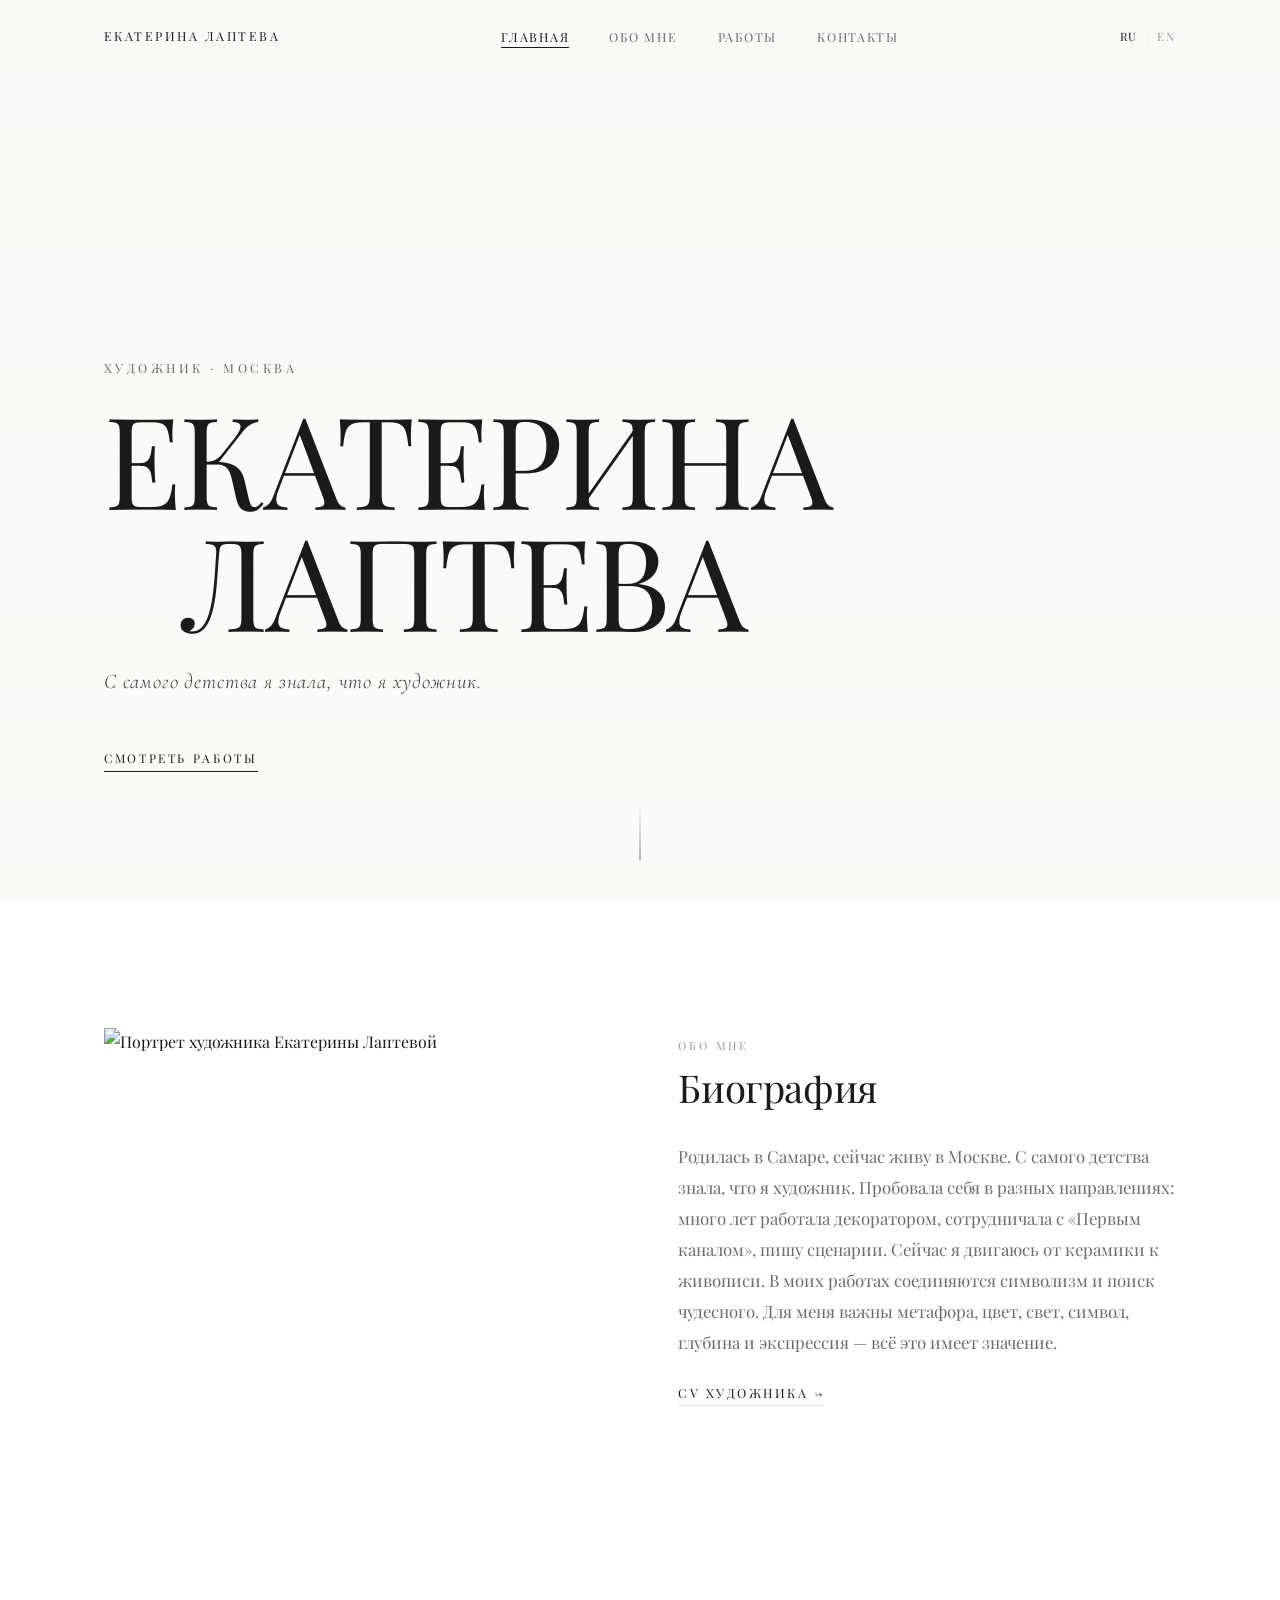
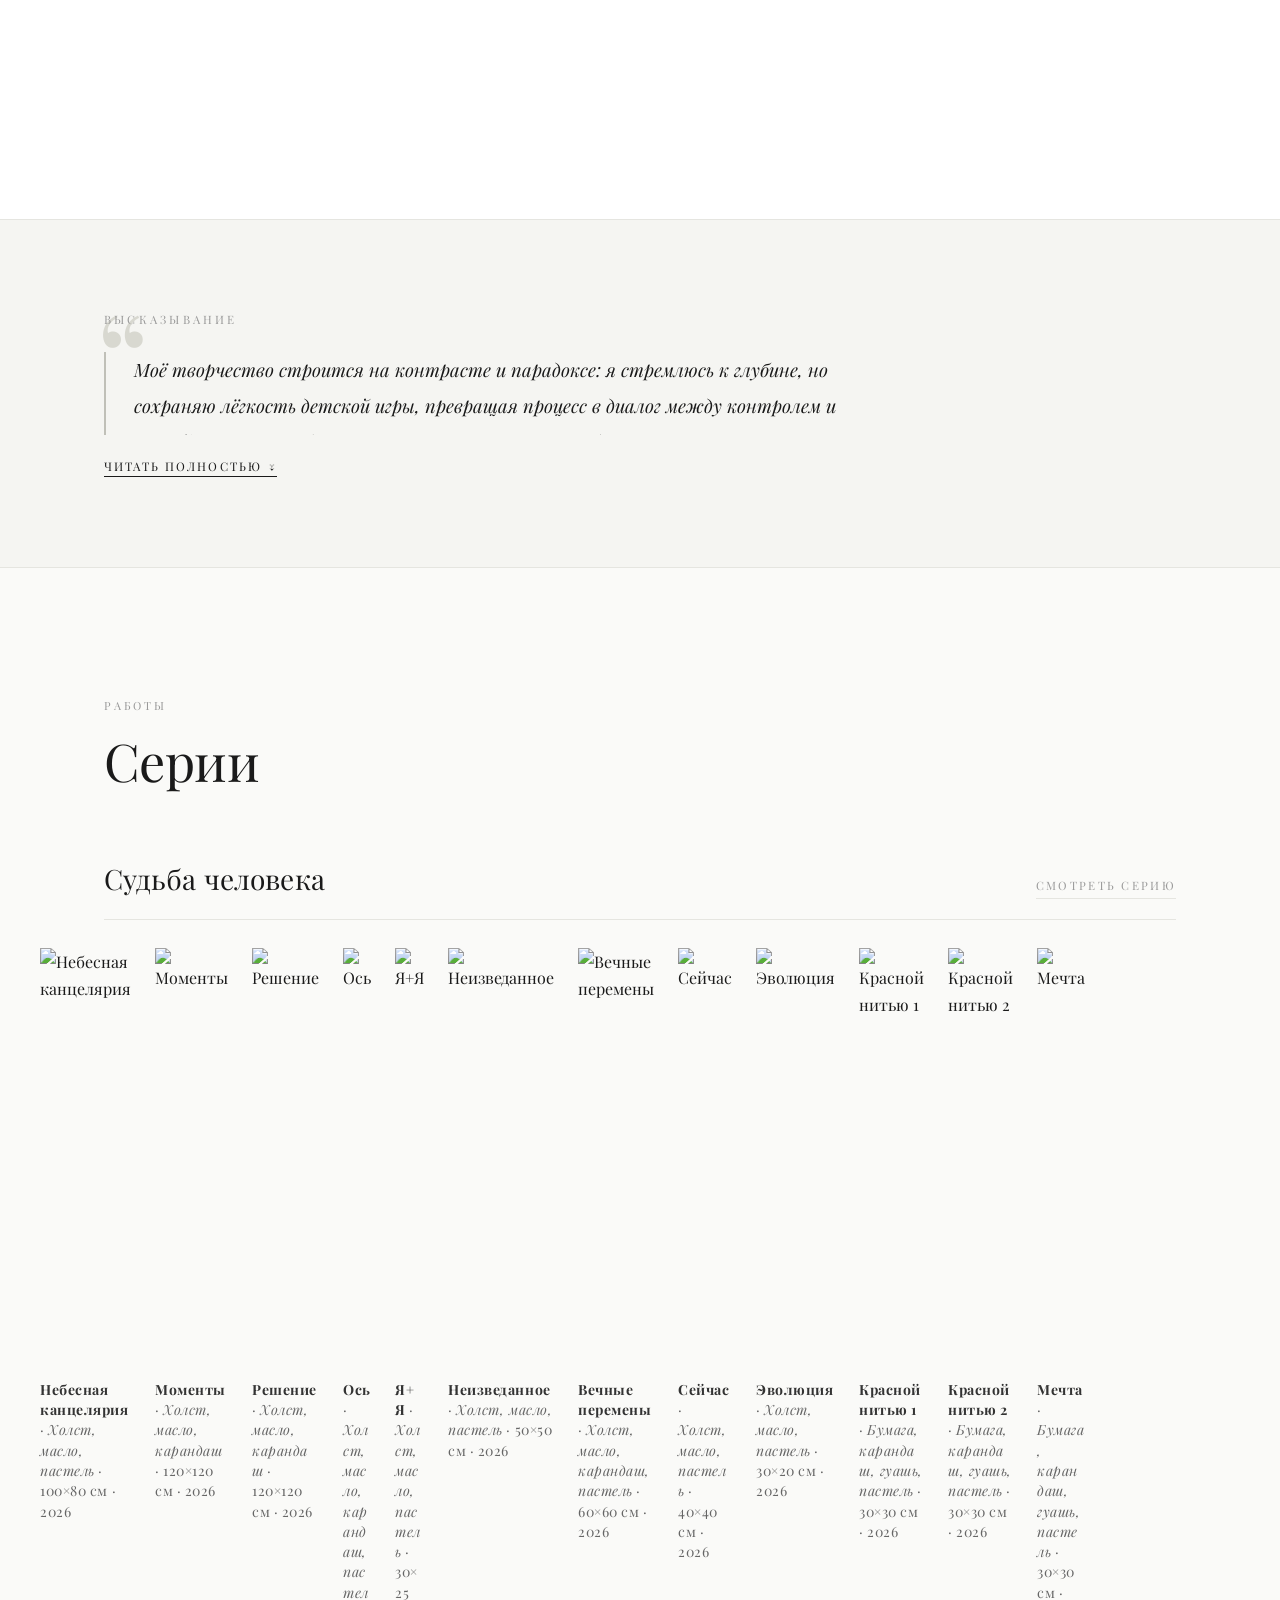
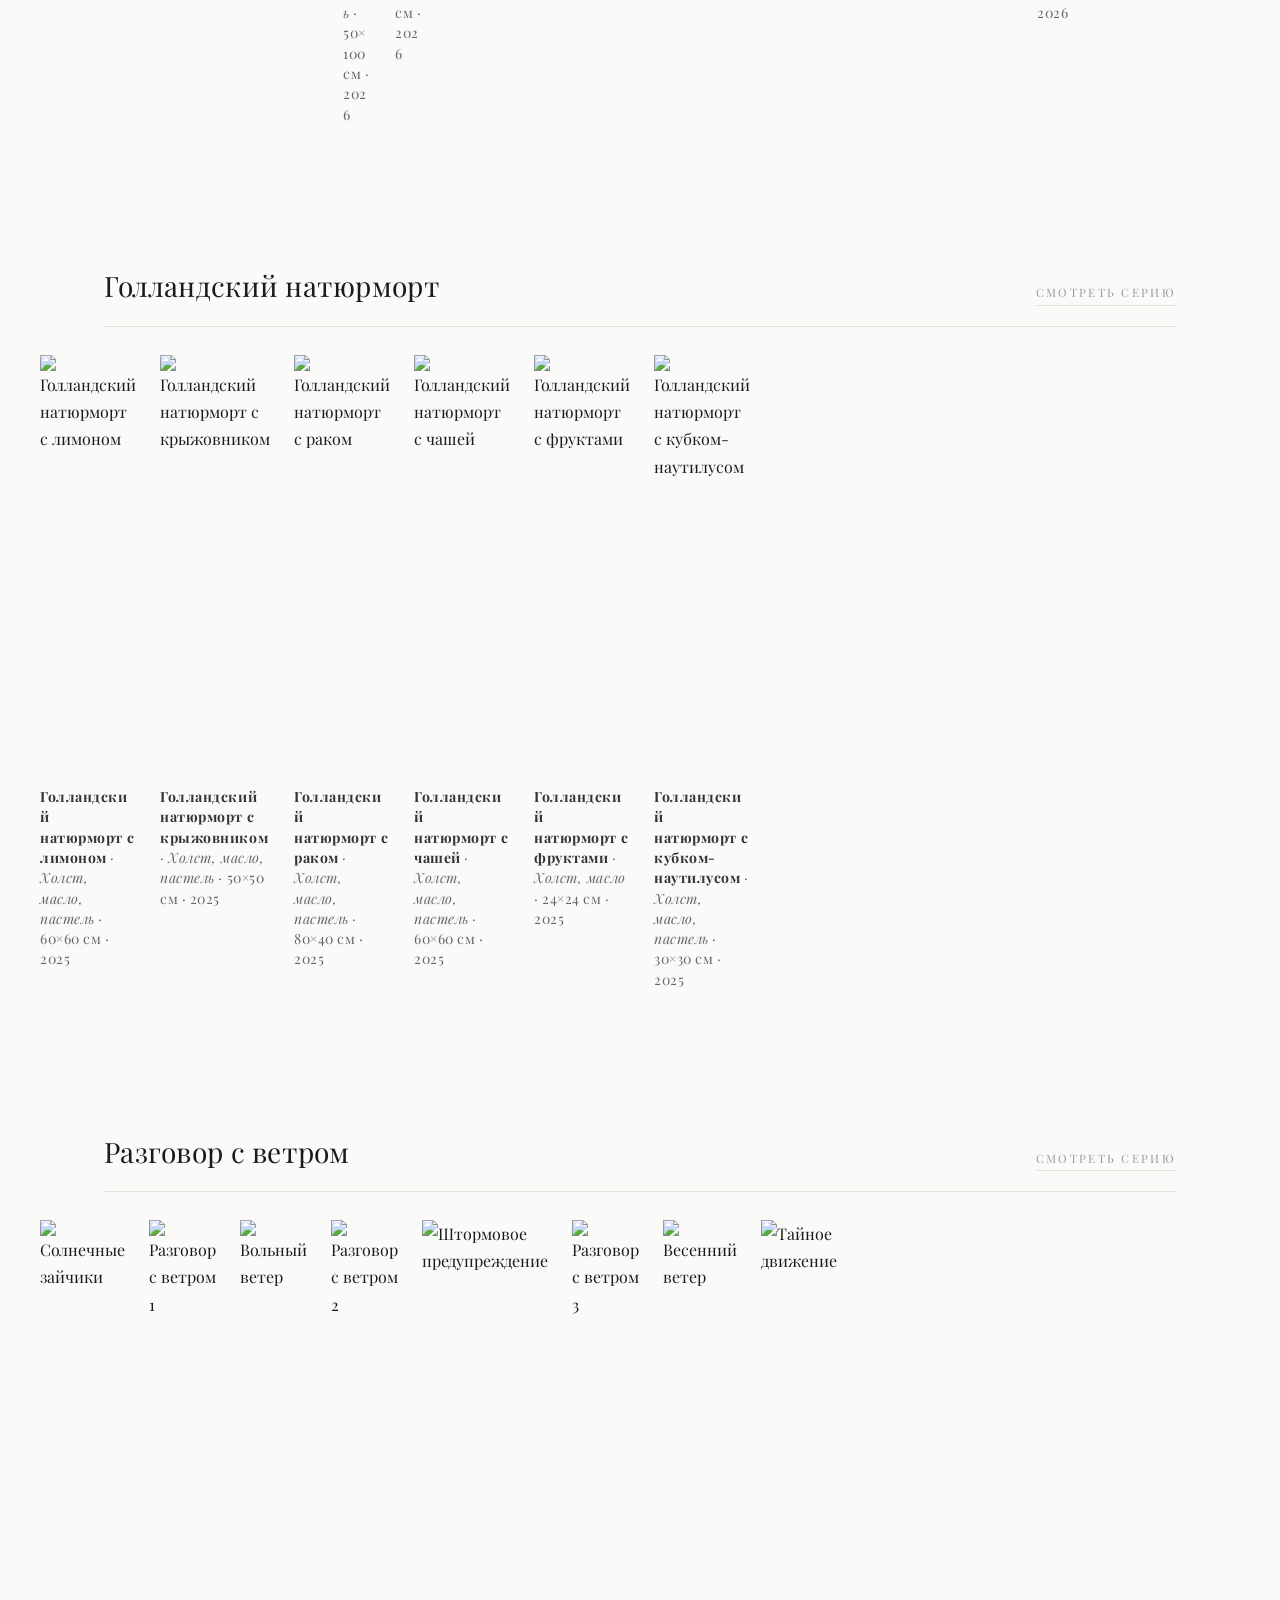
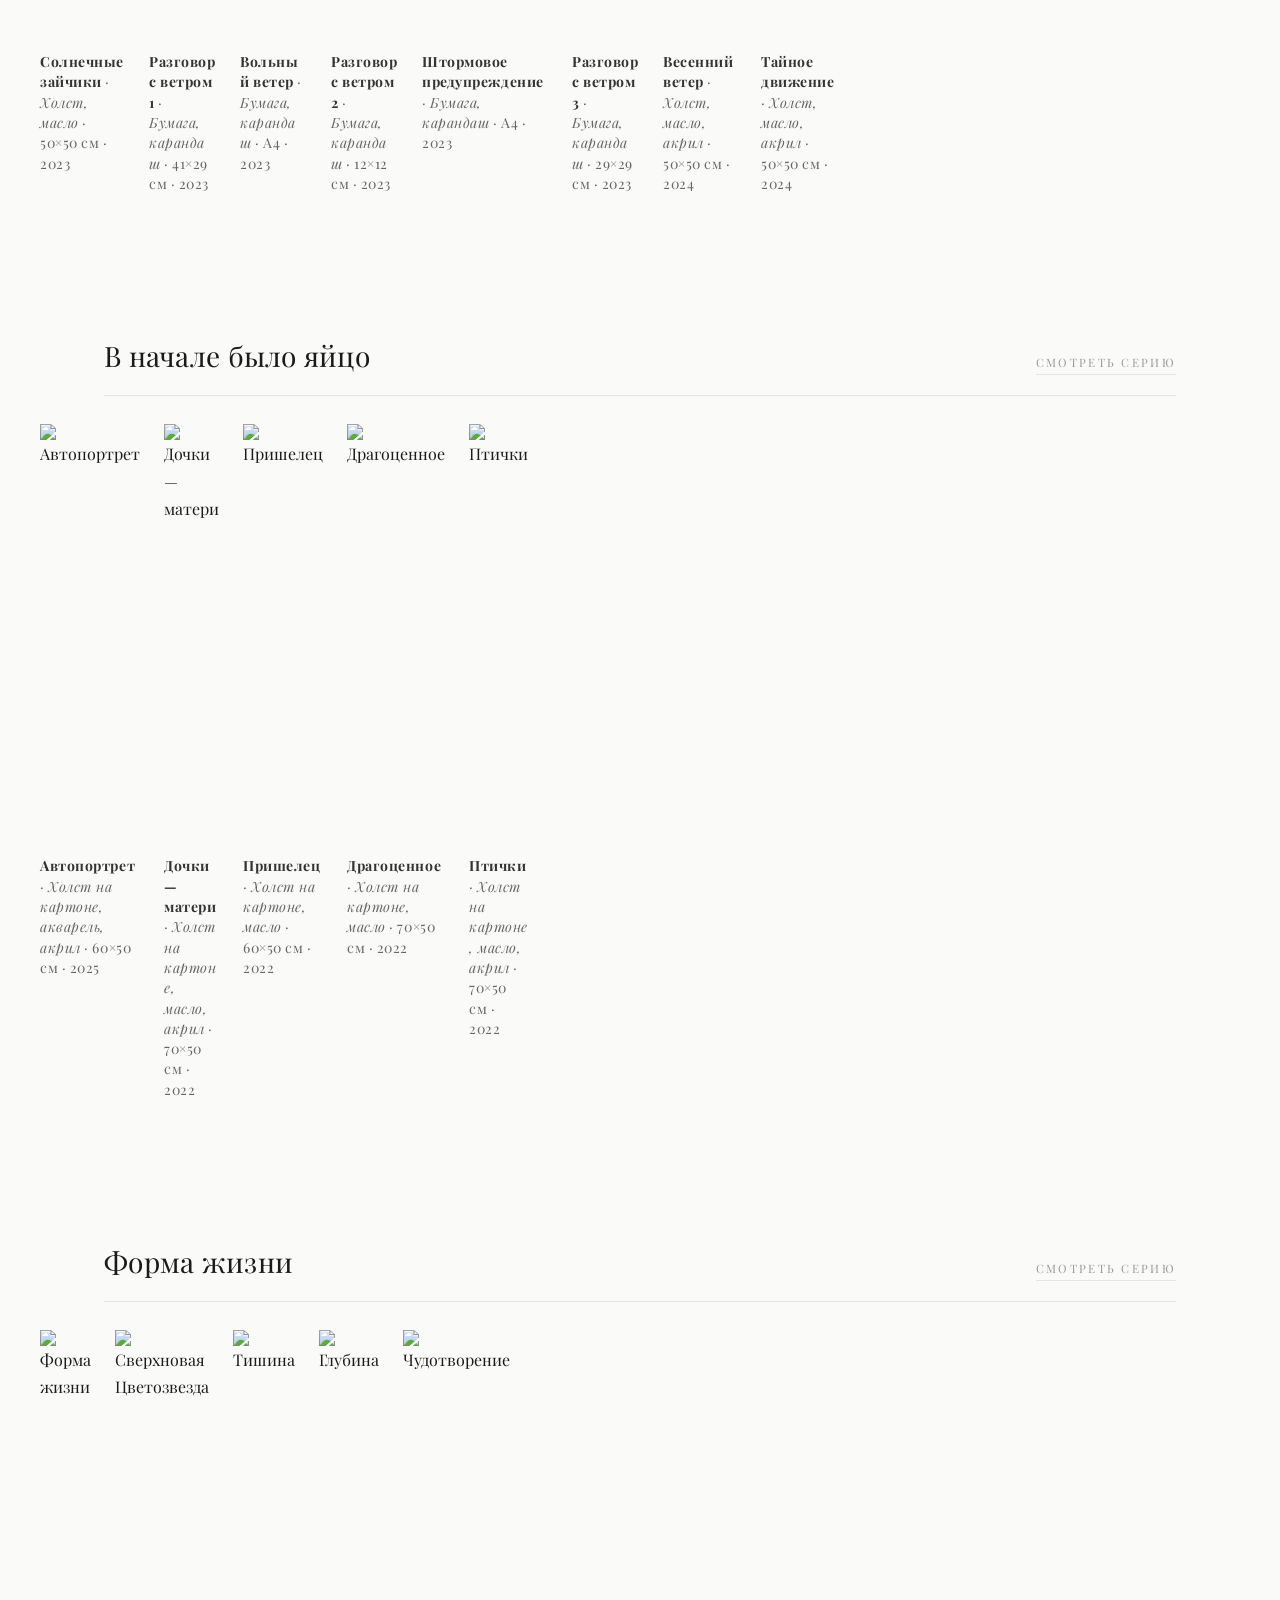
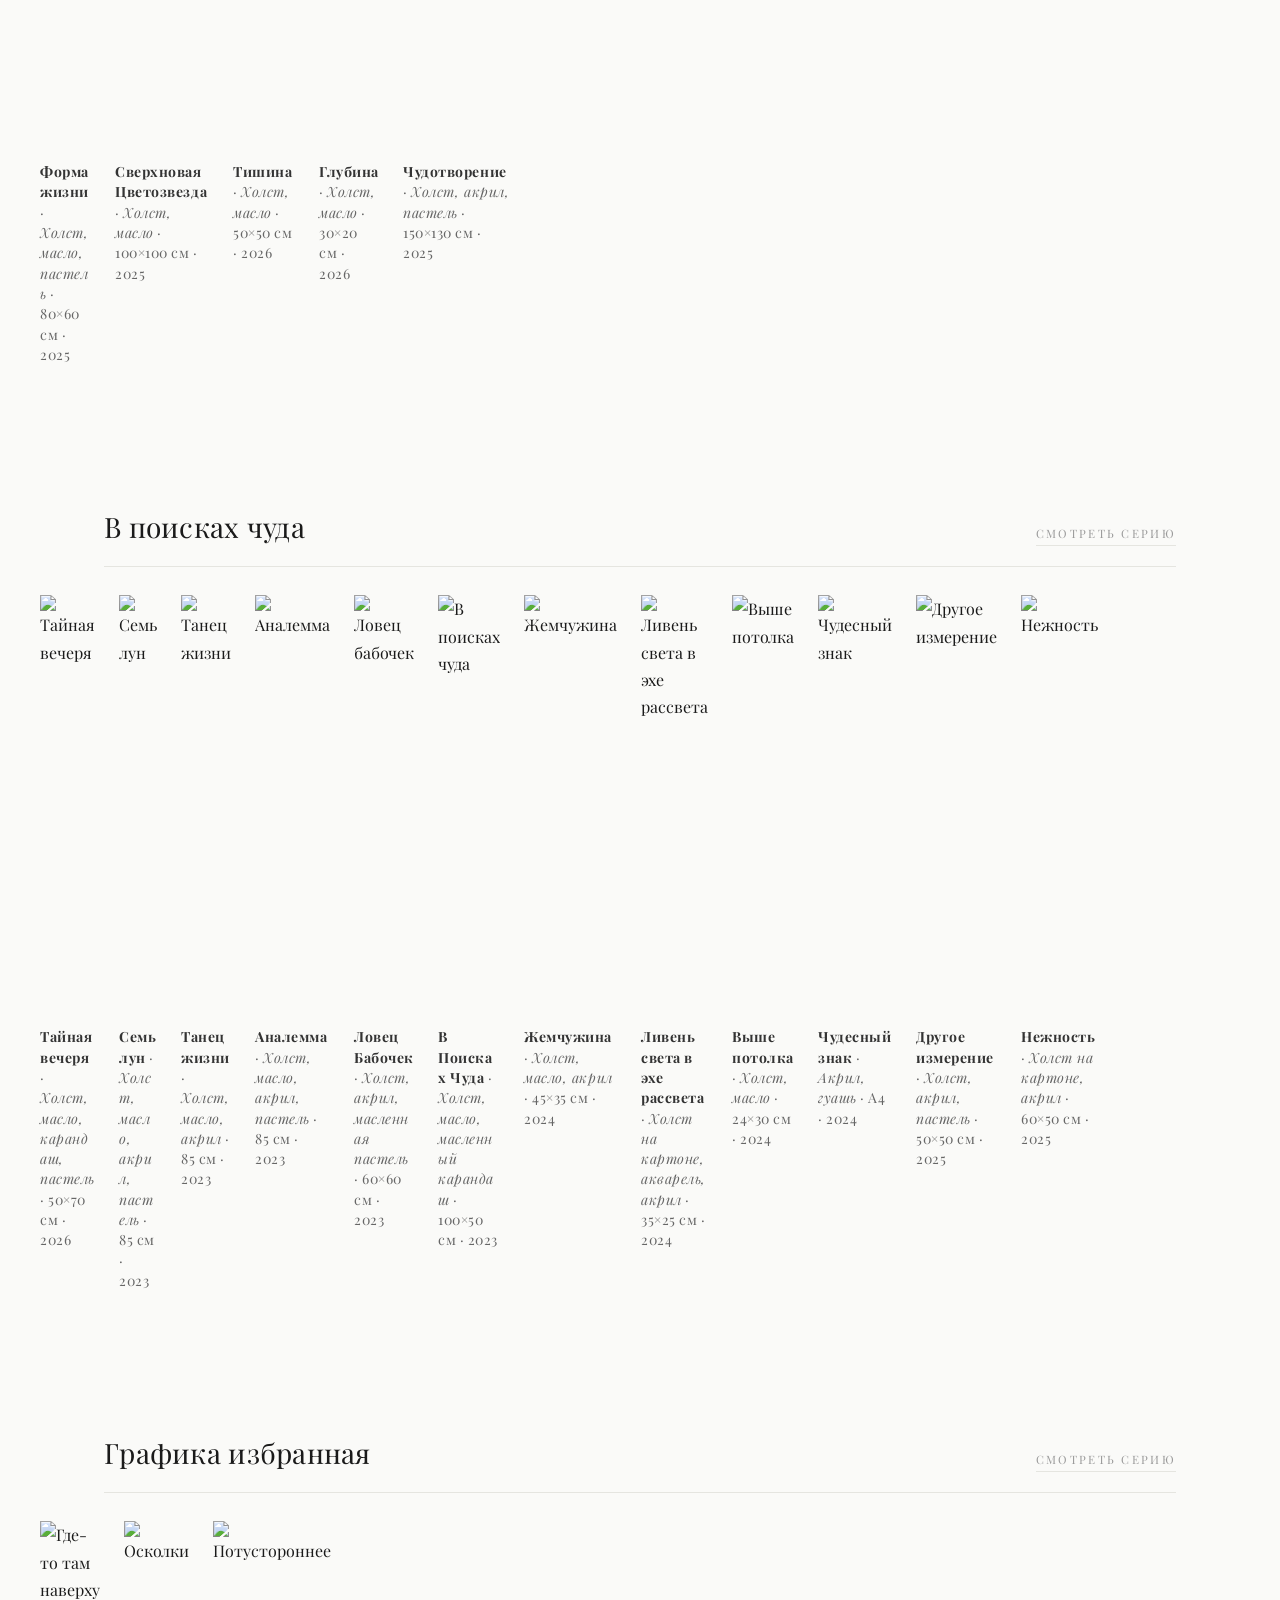
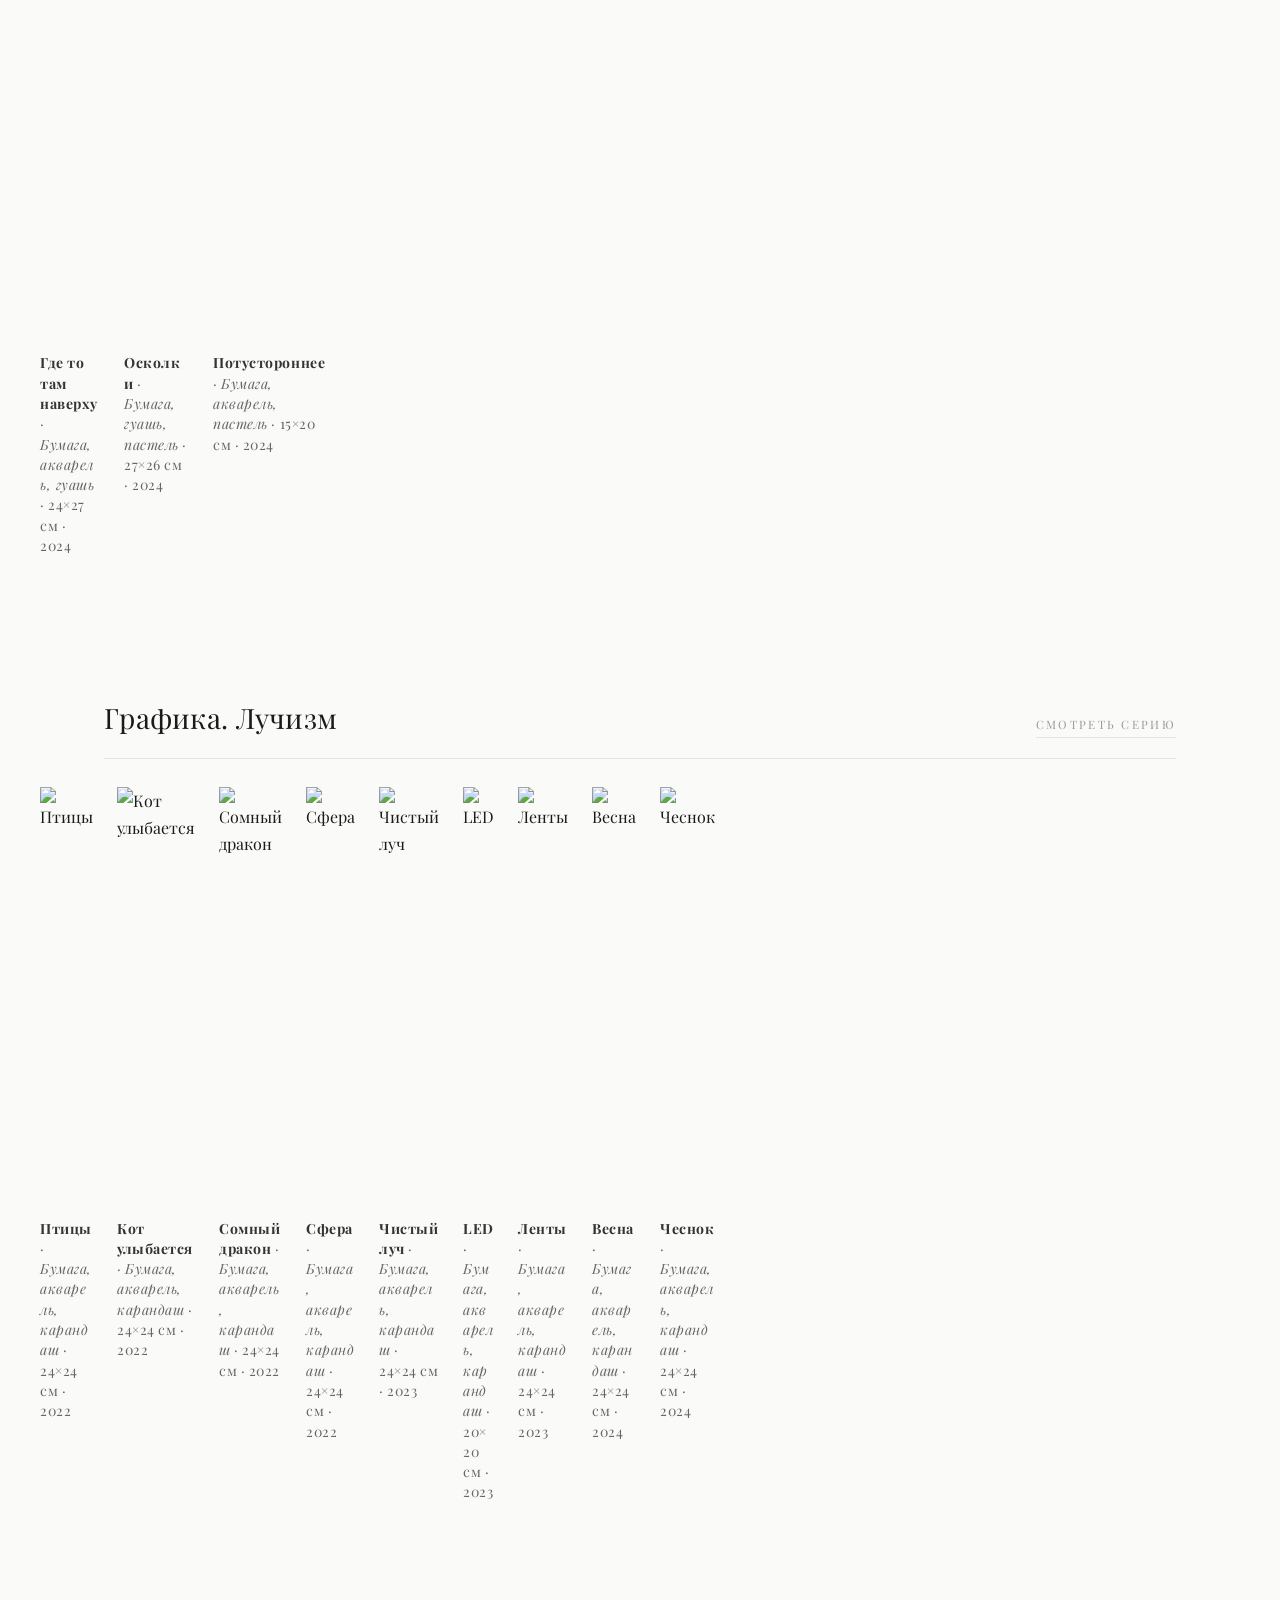
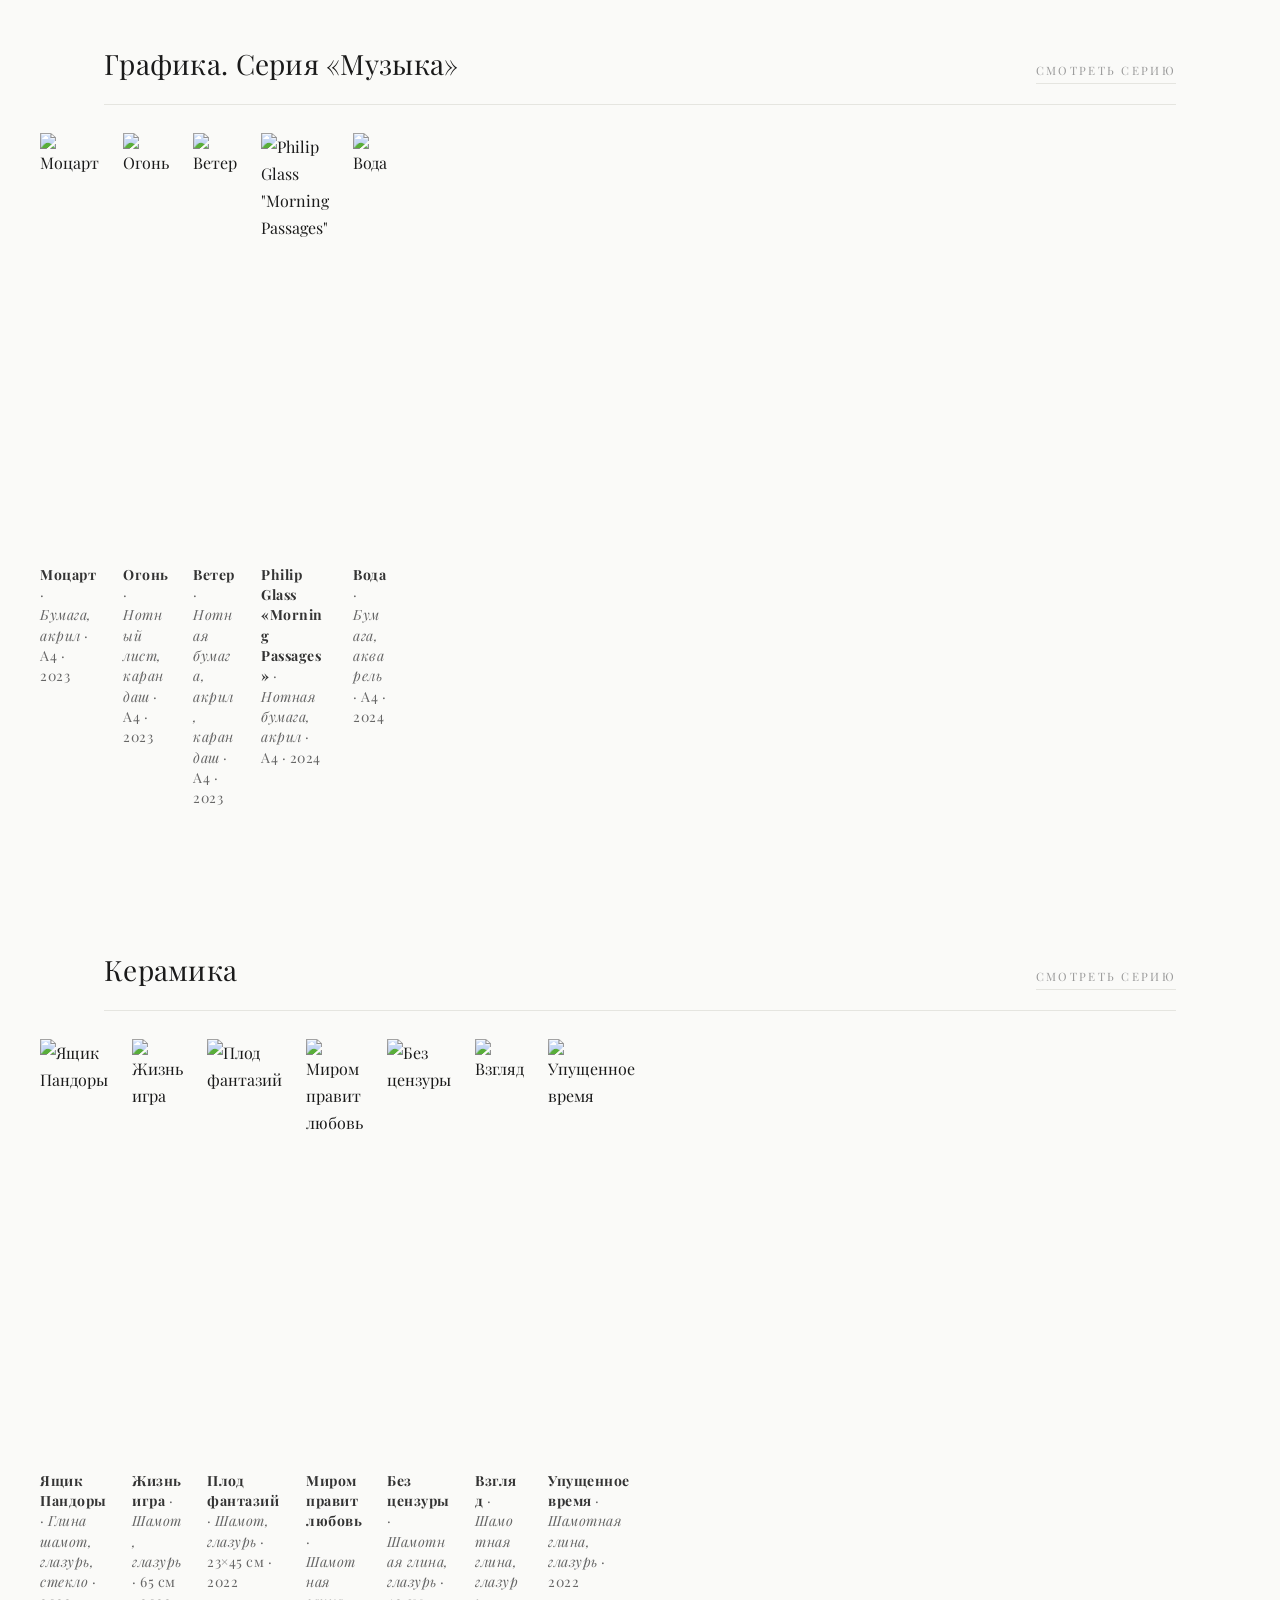
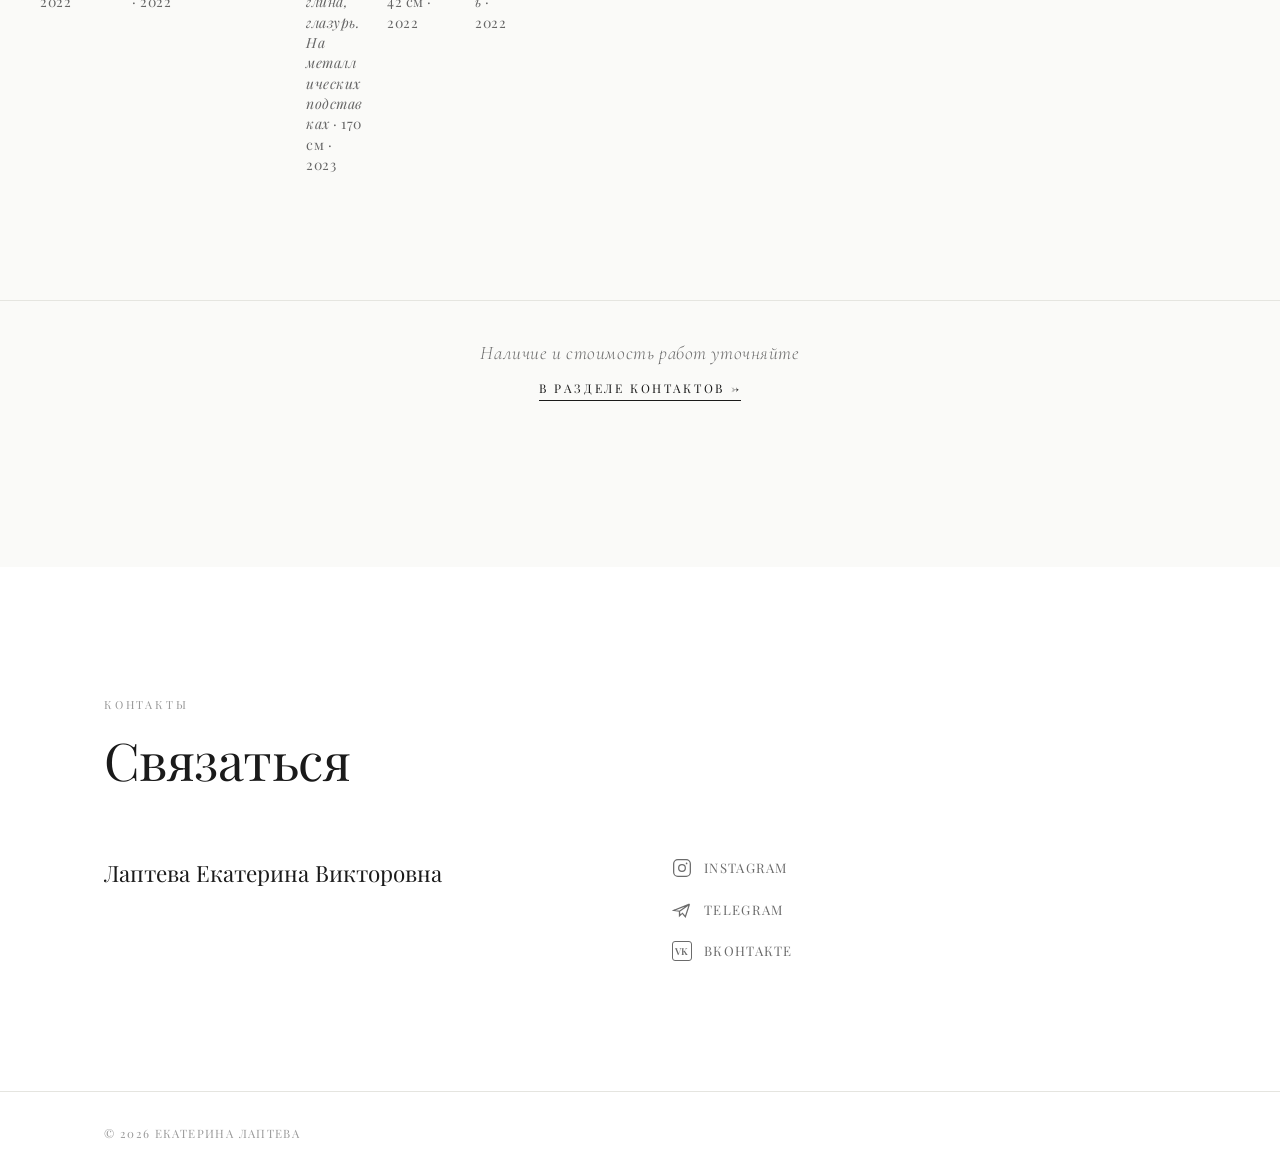
==== commit 5f2a78af: "Auto: update paintings (2026-07-19 18:46 UTC)" ====
--- a/index.html
+++ b/index.html
@@ -564,20 +564,6 @@
           </div>
         </div>
       </article>
-
-      <!-- Светила -->
-      <article class="series reveal" data-series="svetila">
-        <div class="container">
-          <div class="series-header">
-            <h3 class="series-title" data-i18n="series.svetila">Светила</h3>
-            <a href="series-svetila.html" class="series-btn" data-i18n="series.btn">Смотреть серию</a>
-          </div>
-        </div>
-        <div class="carousel-wrap">
-          <div class="carousel" role="list">
-          </div>
-        </div>
-      </article>
 <!-- GENERATED:SERIES:END -->
     </div><!-- /series-list -->
 
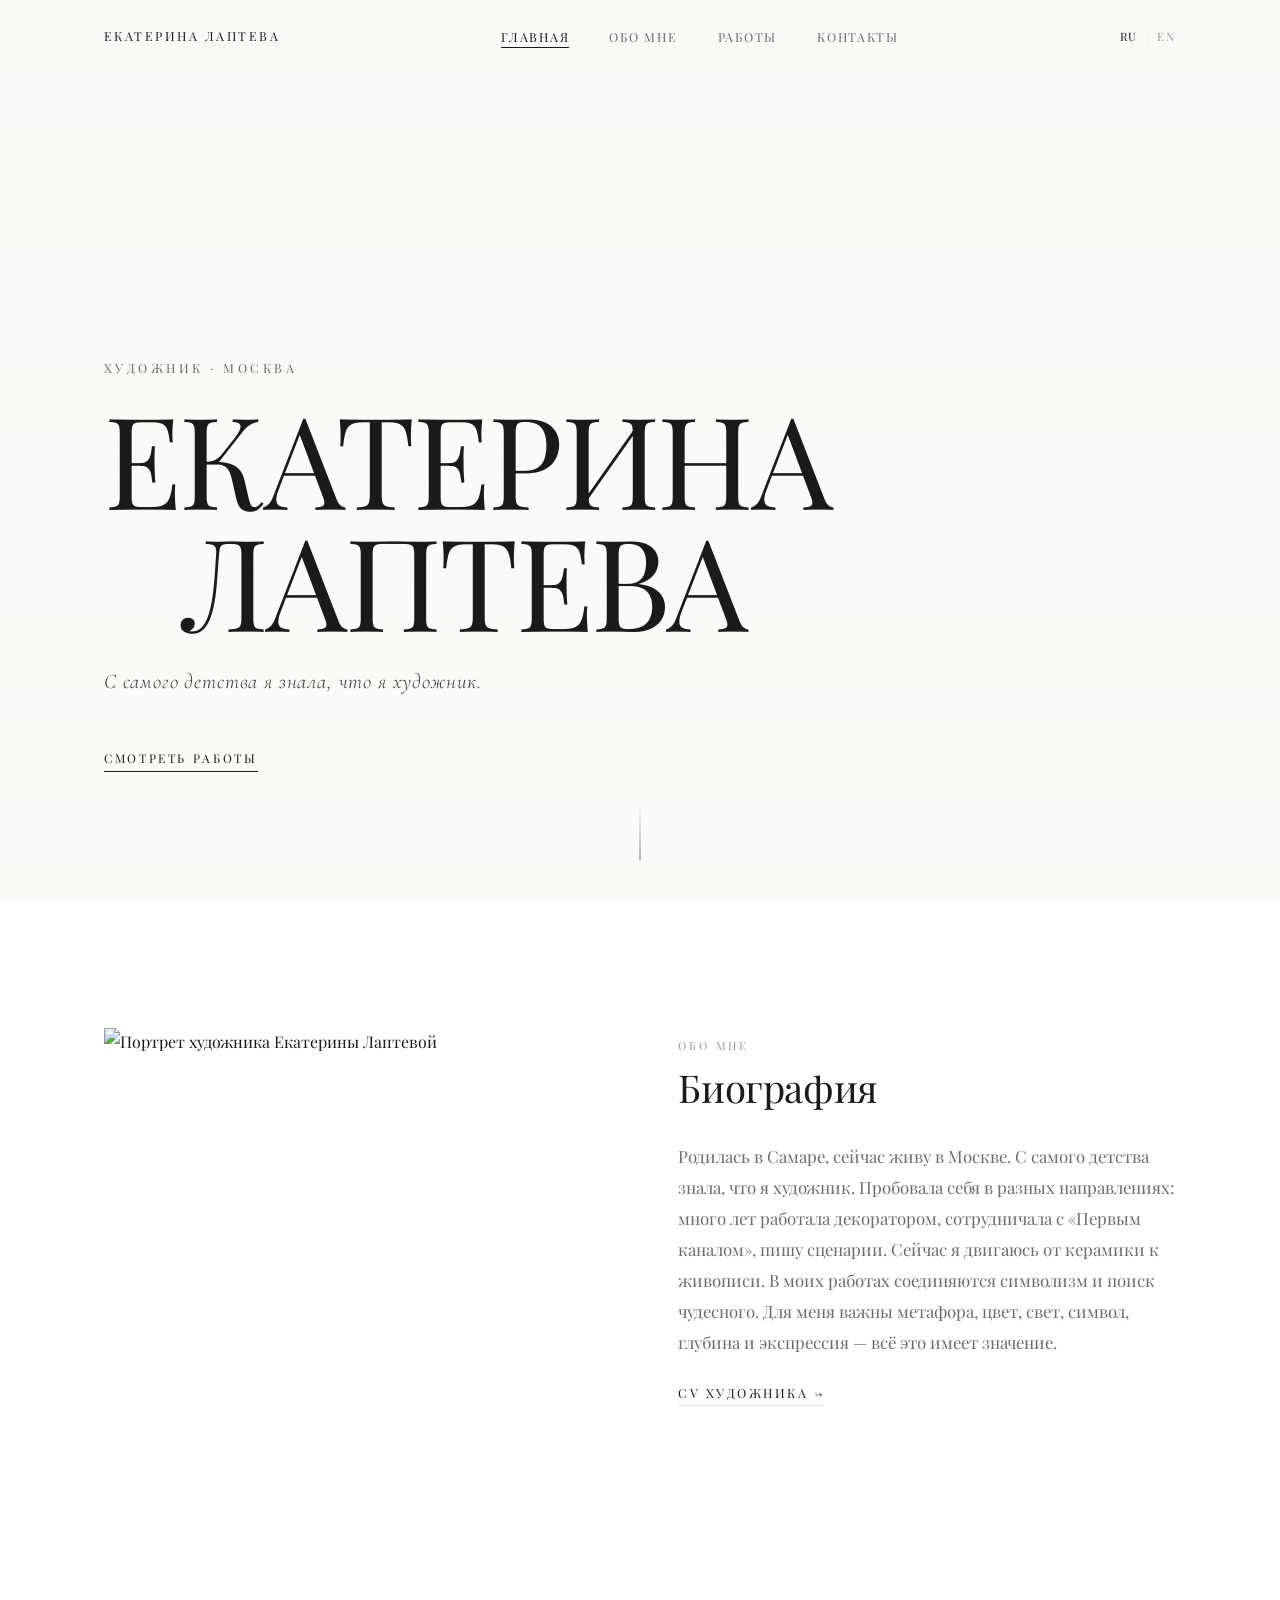
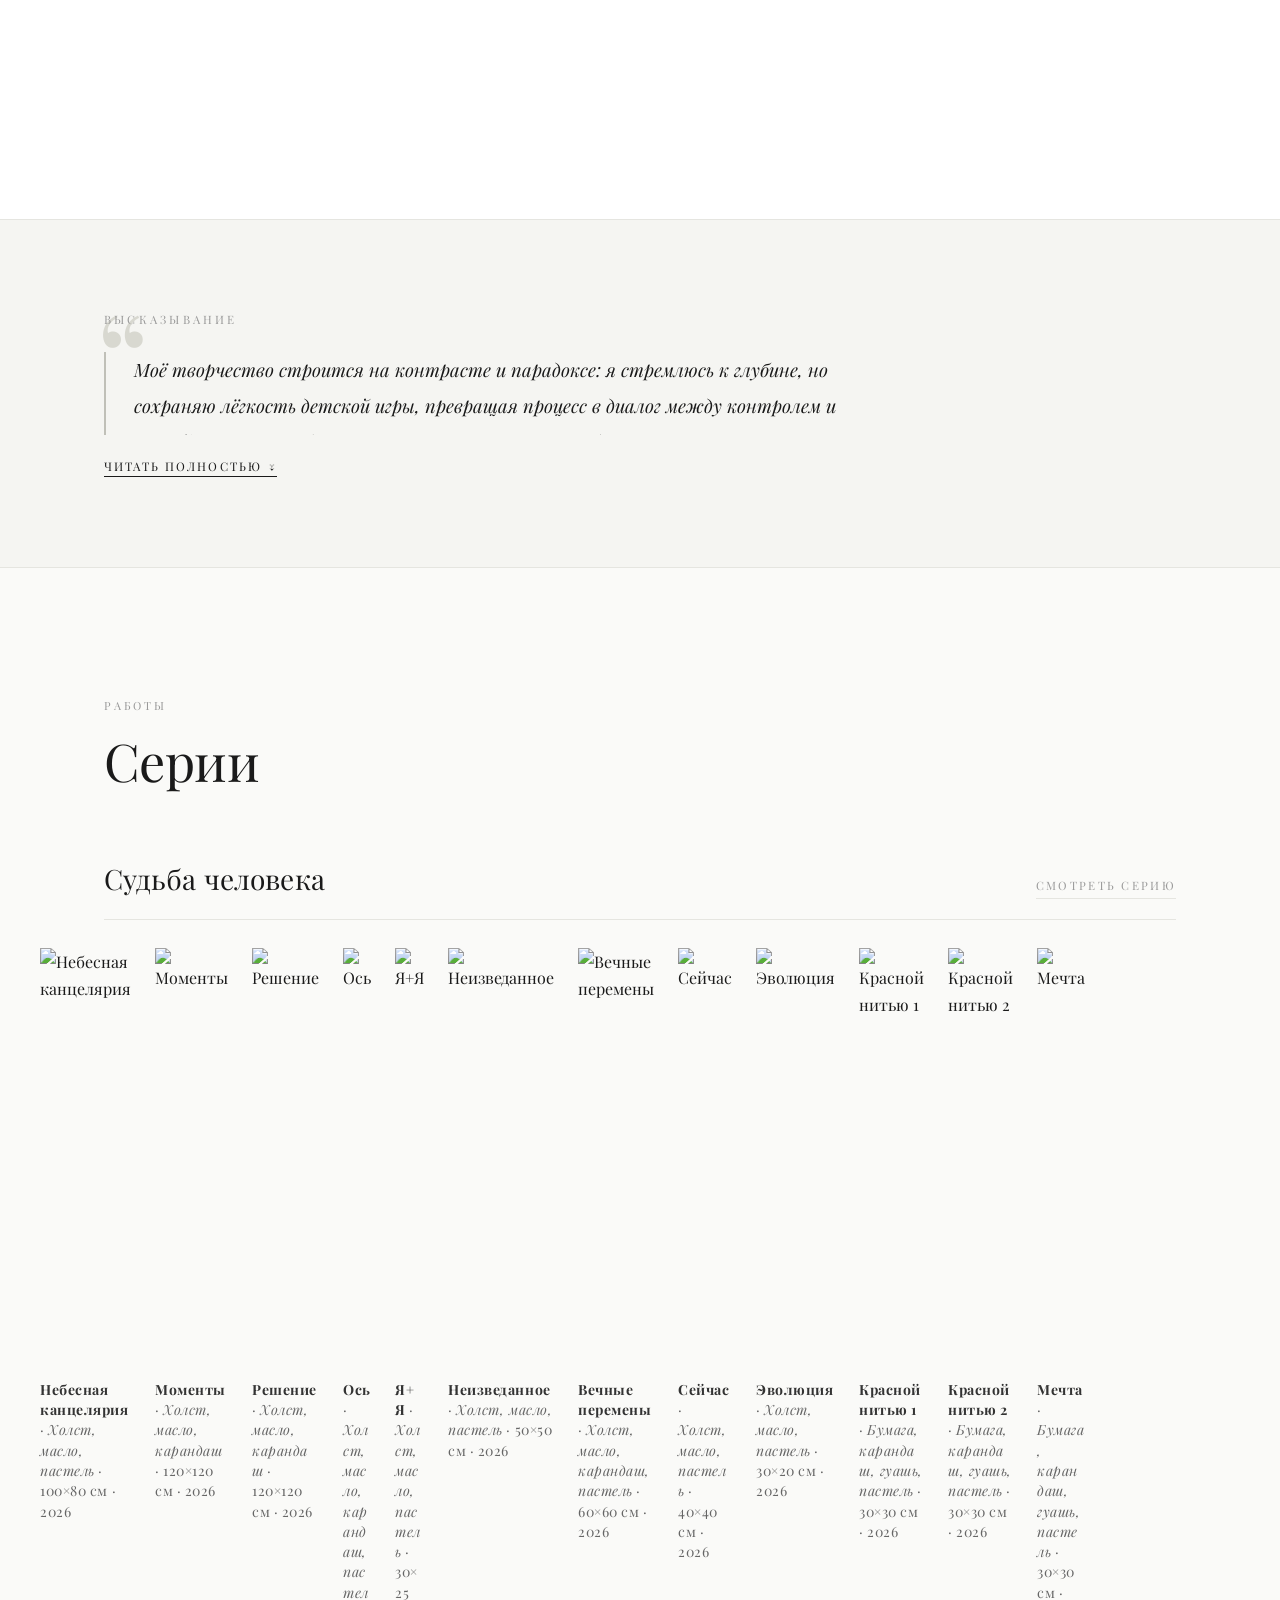
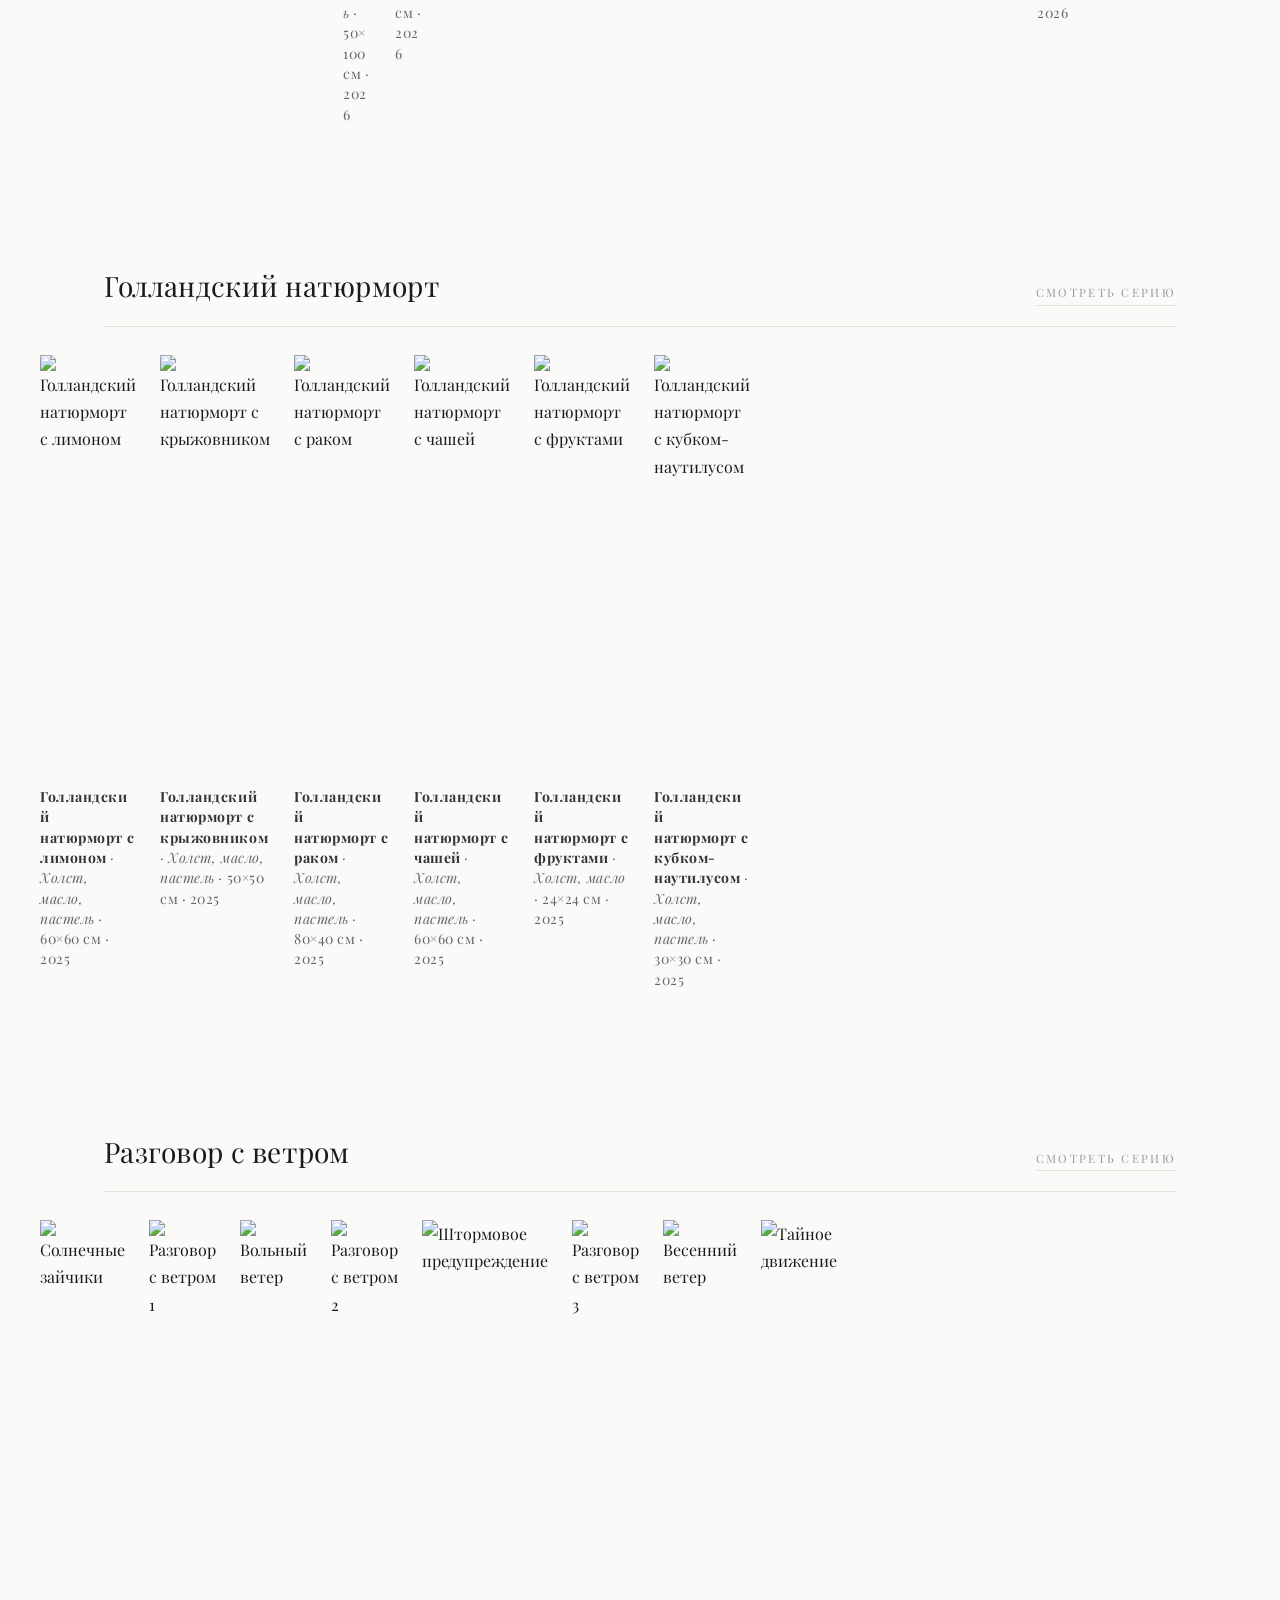
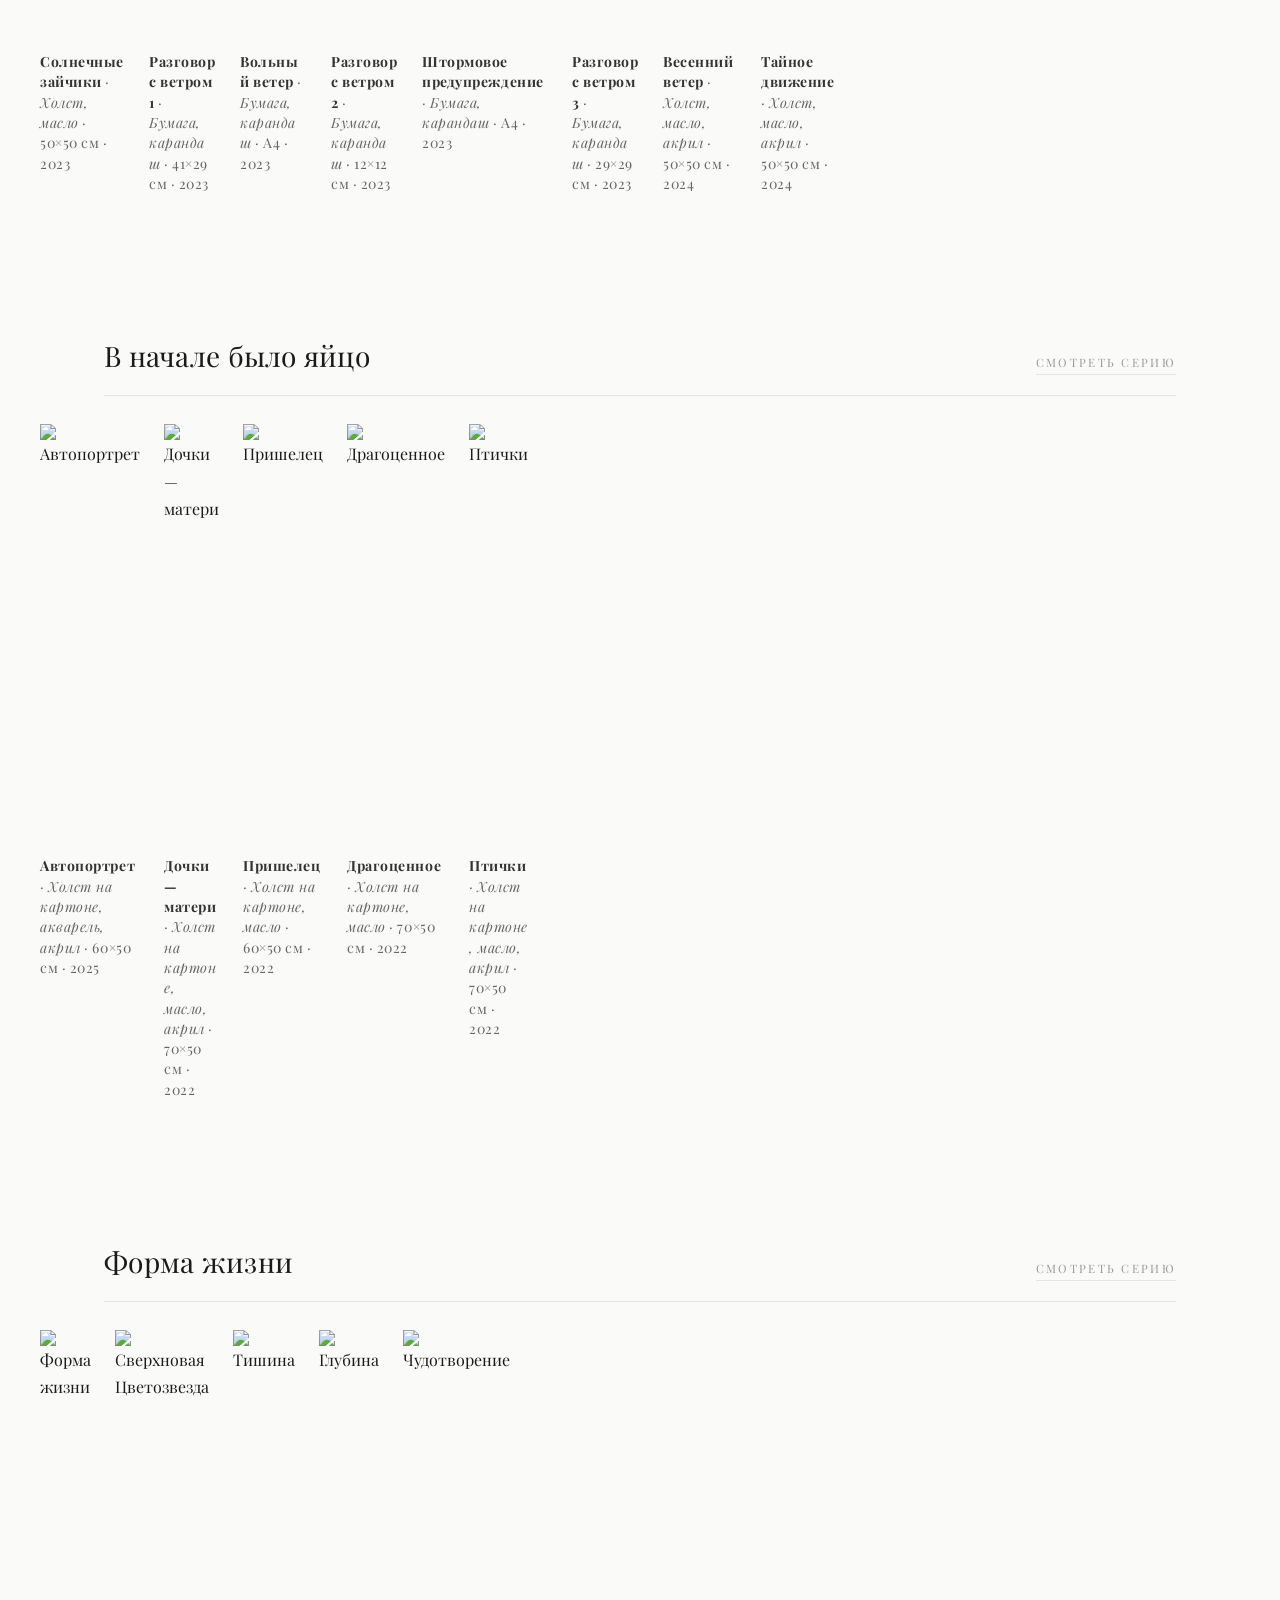
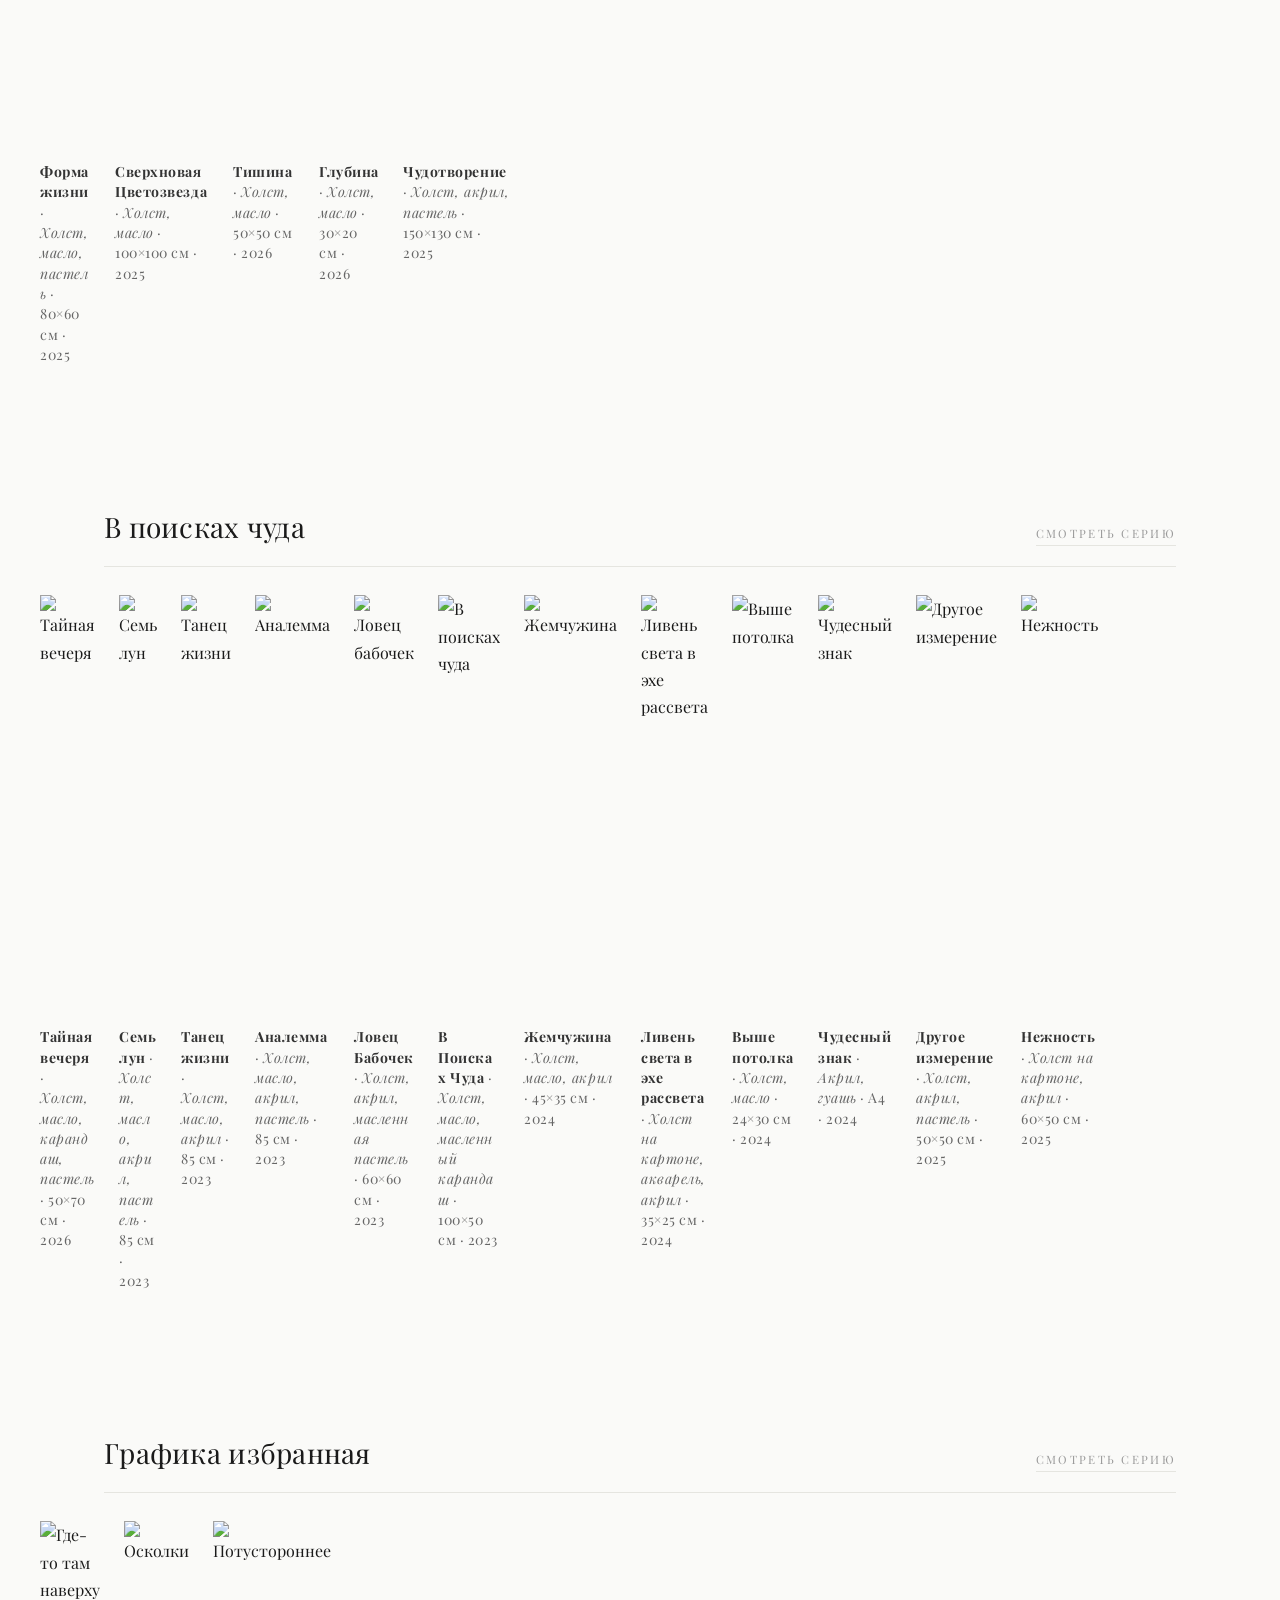
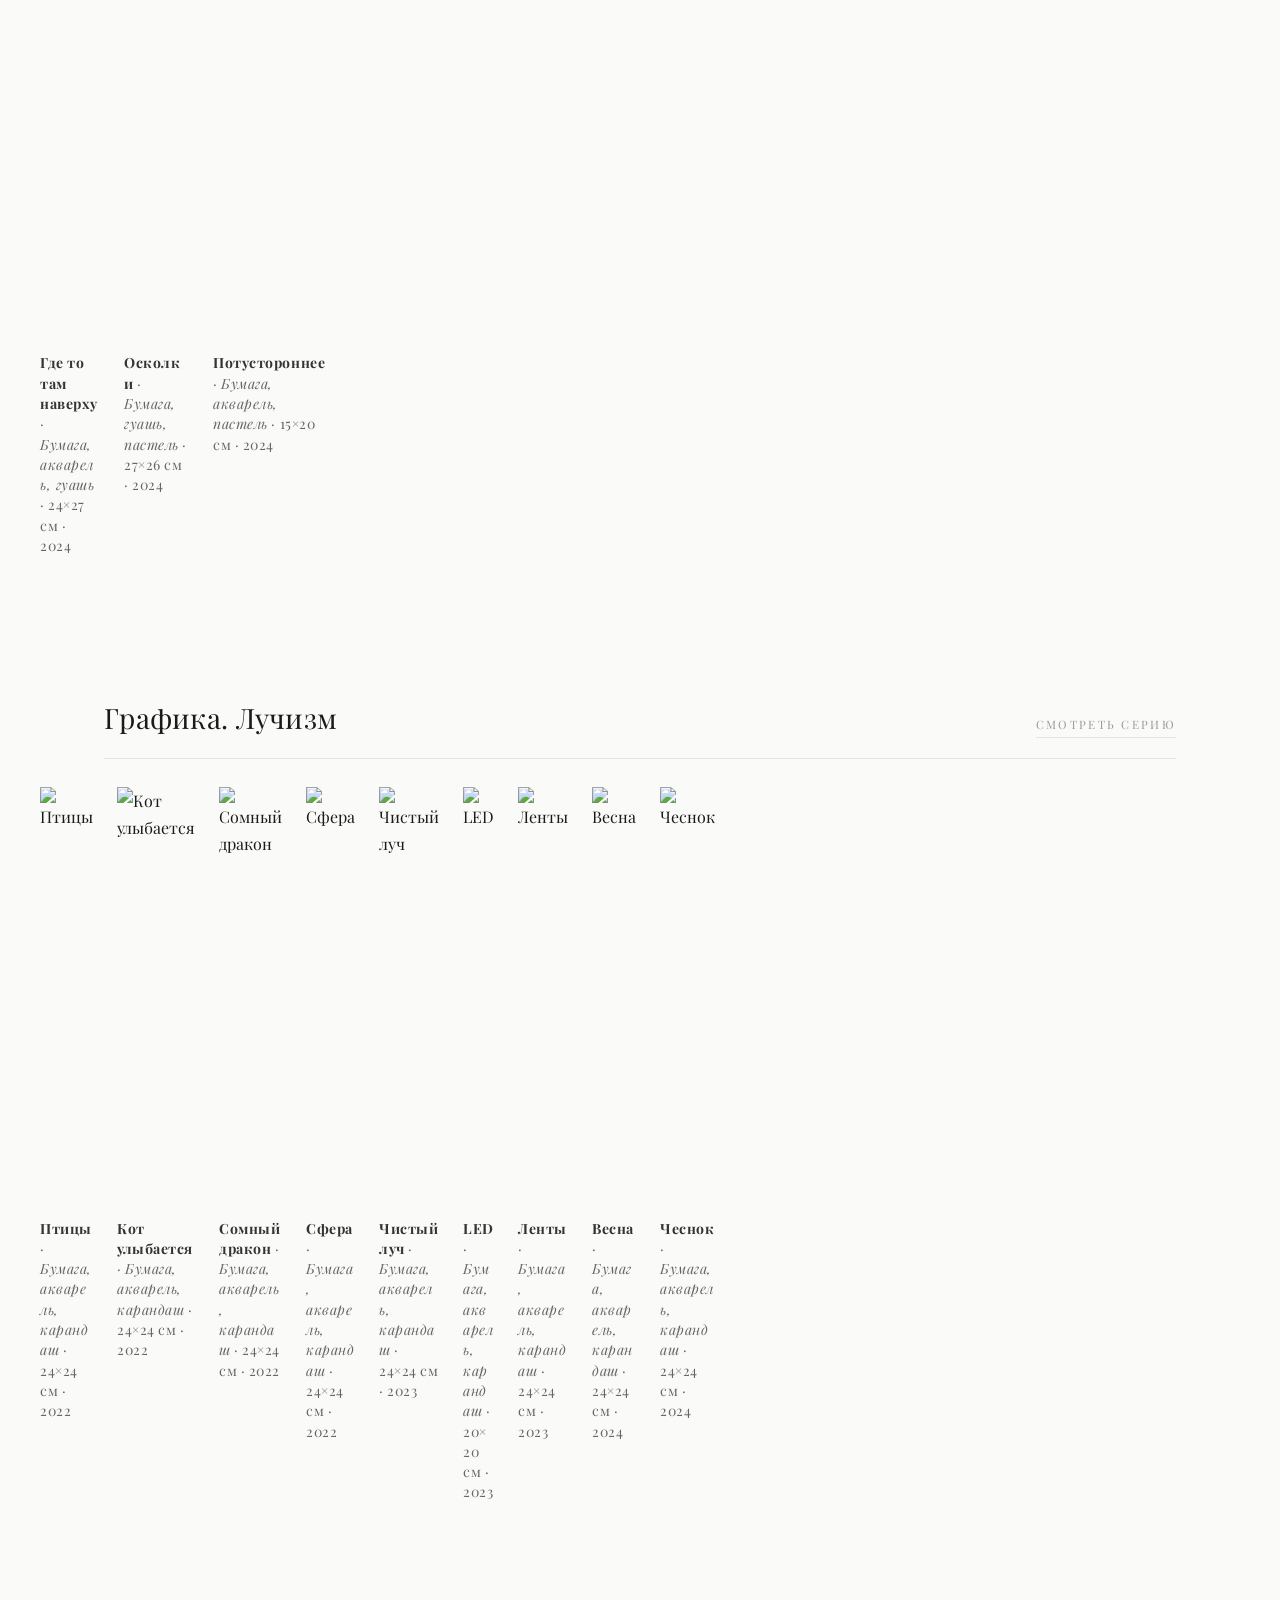
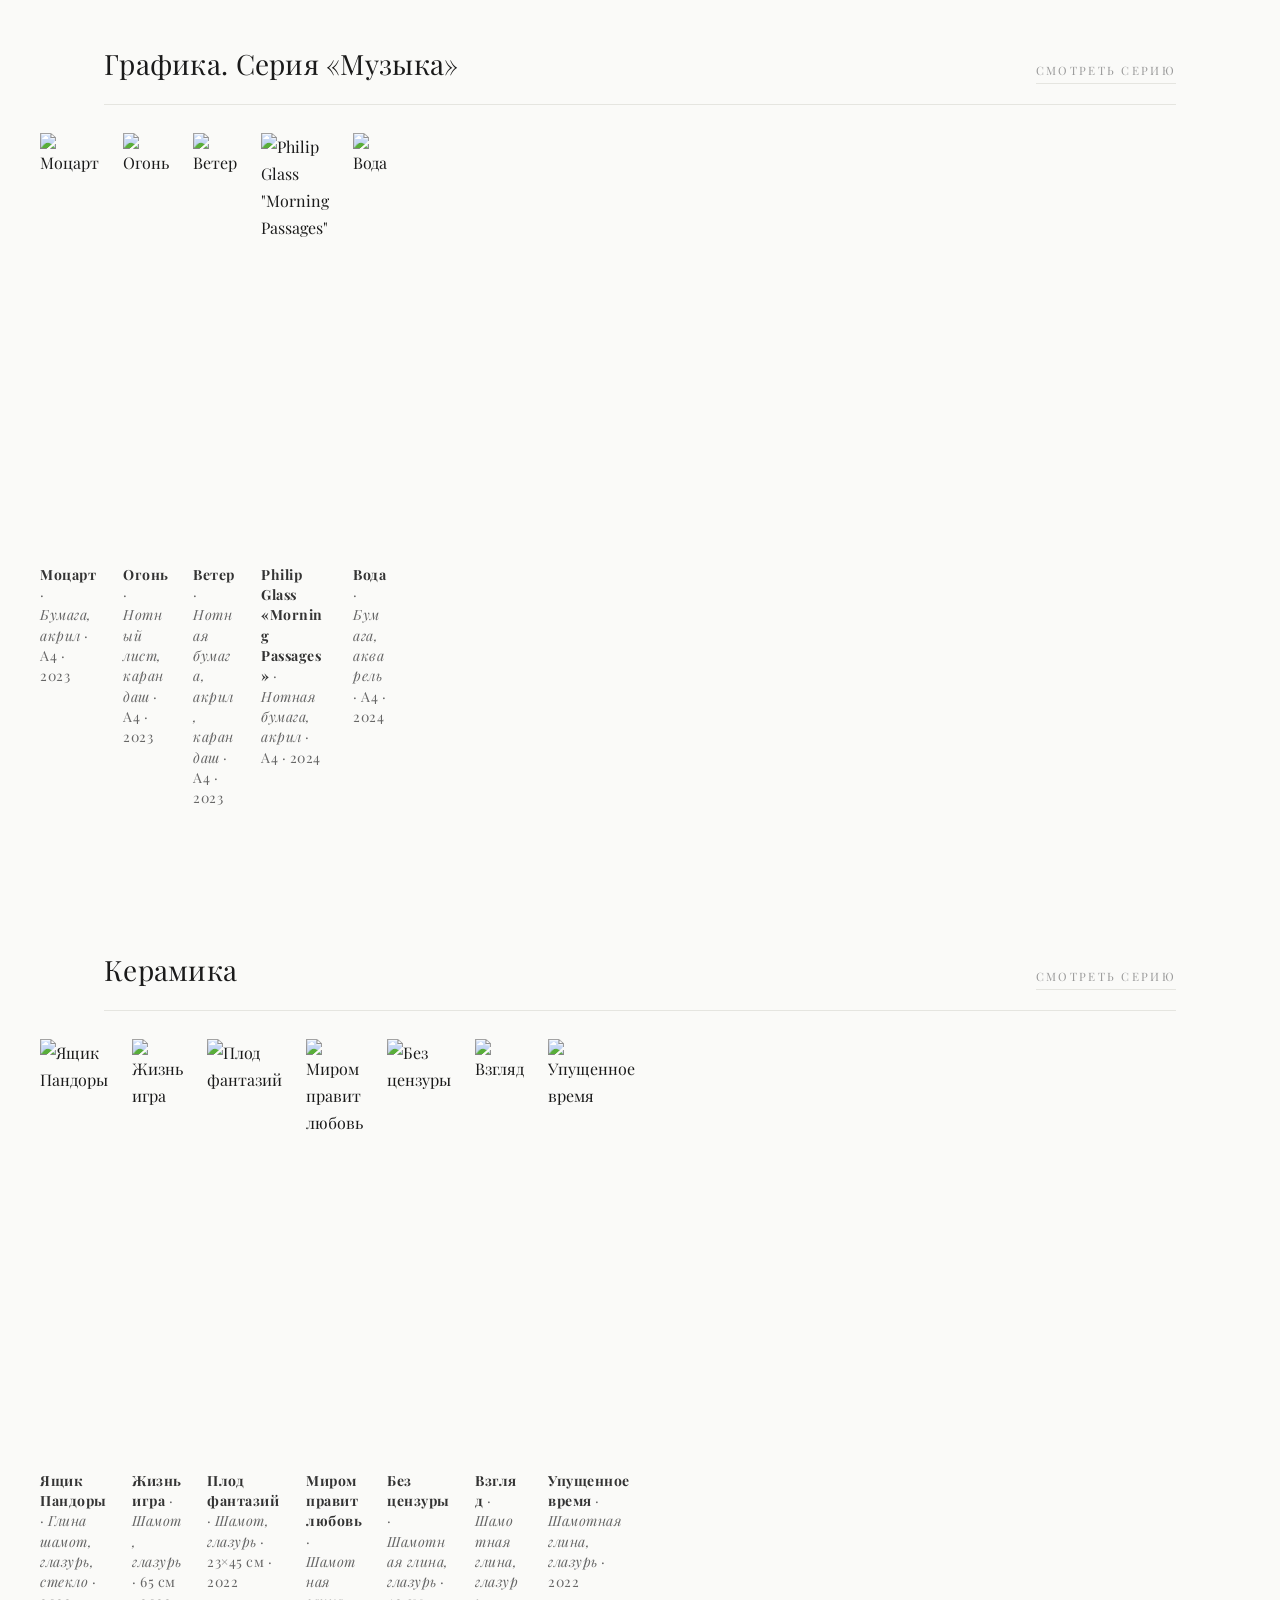
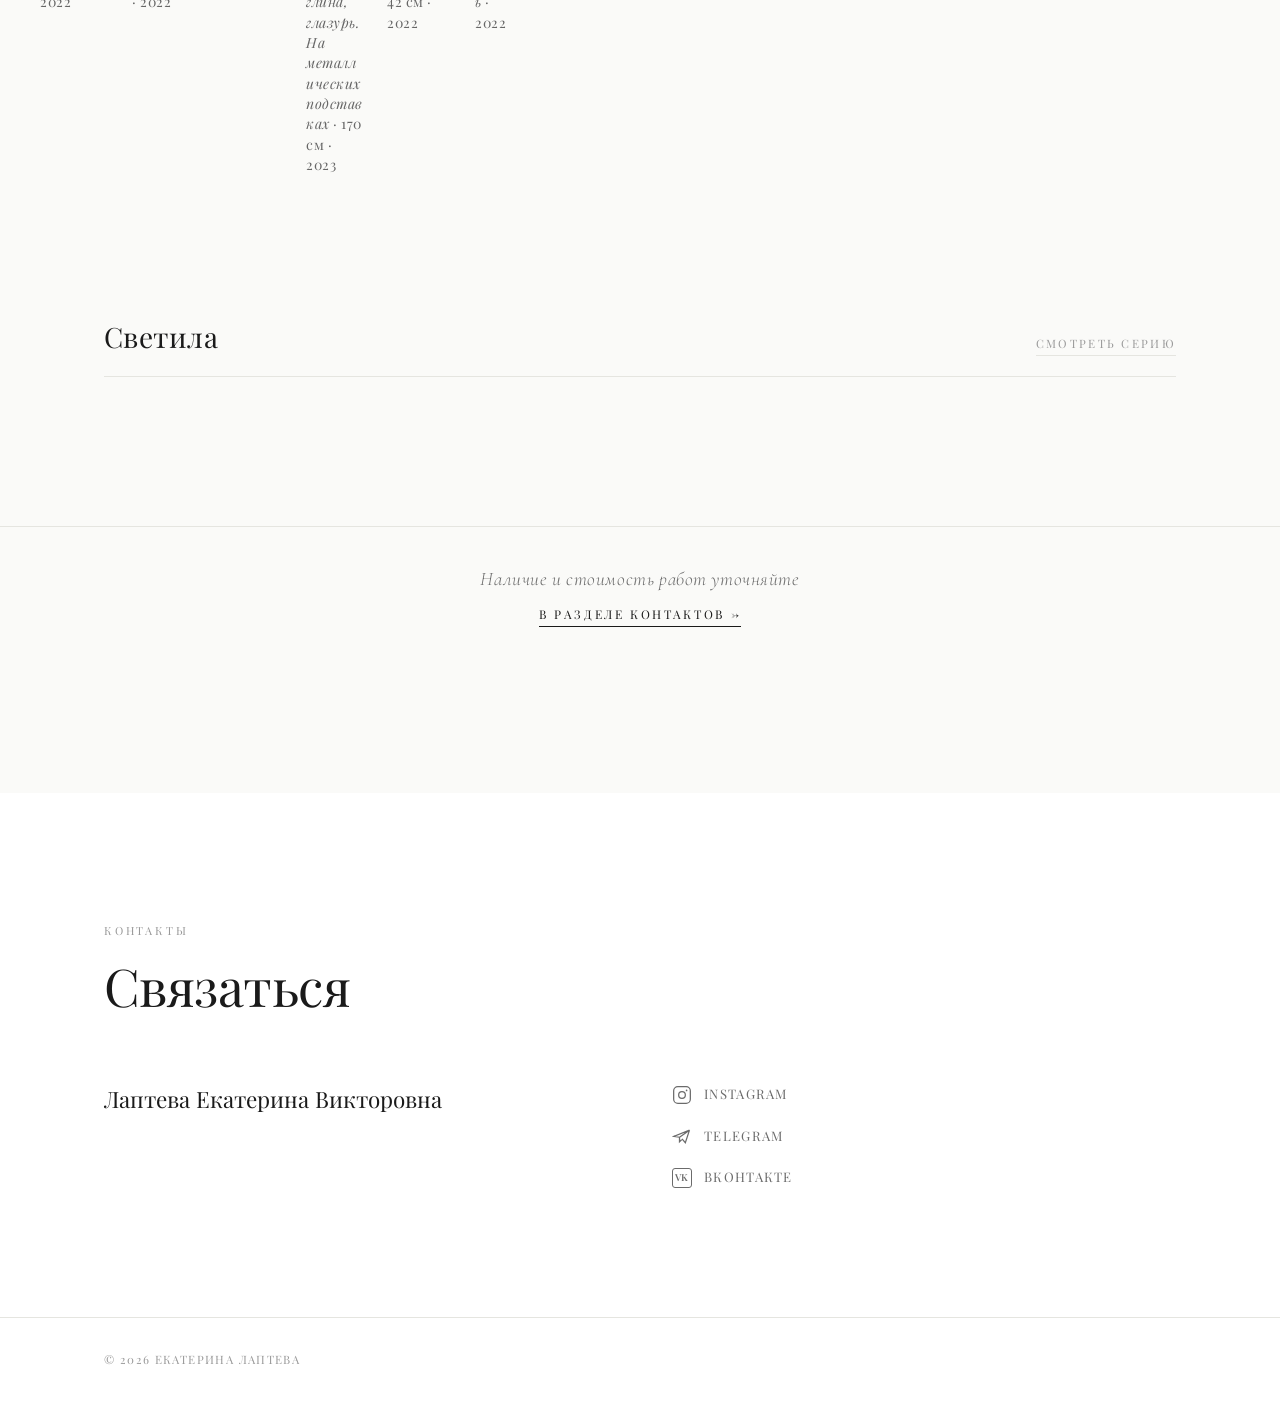
==== commit 39f1af73: "Auto: update paintings (2026-07-19 19:10 UTC)" ====
--- a/index.html
+++ b/index.html
@@ -564,6 +564,20 @@
           </div>
         </div>
       </article>
+
+      <!-- Светила -->
+      <article class="series reveal" data-series="svetilo">
+        <div class="container">
+          <div class="series-header">
+            <h3 class="series-title" data-i18n="series.svetilo">Светила</h3>
+            <a href="series-svetilo.html" class="series-btn" data-i18n="series.btn">Смотреть серию</a>
+          </div>
+        </div>
+        <div class="carousel-wrap">
+          <div class="carousel" role="list">
+          </div>
+        </div>
+      </article>
 <!-- GENERATED:SERIES:END -->
     </div><!-- /series-list -->
 
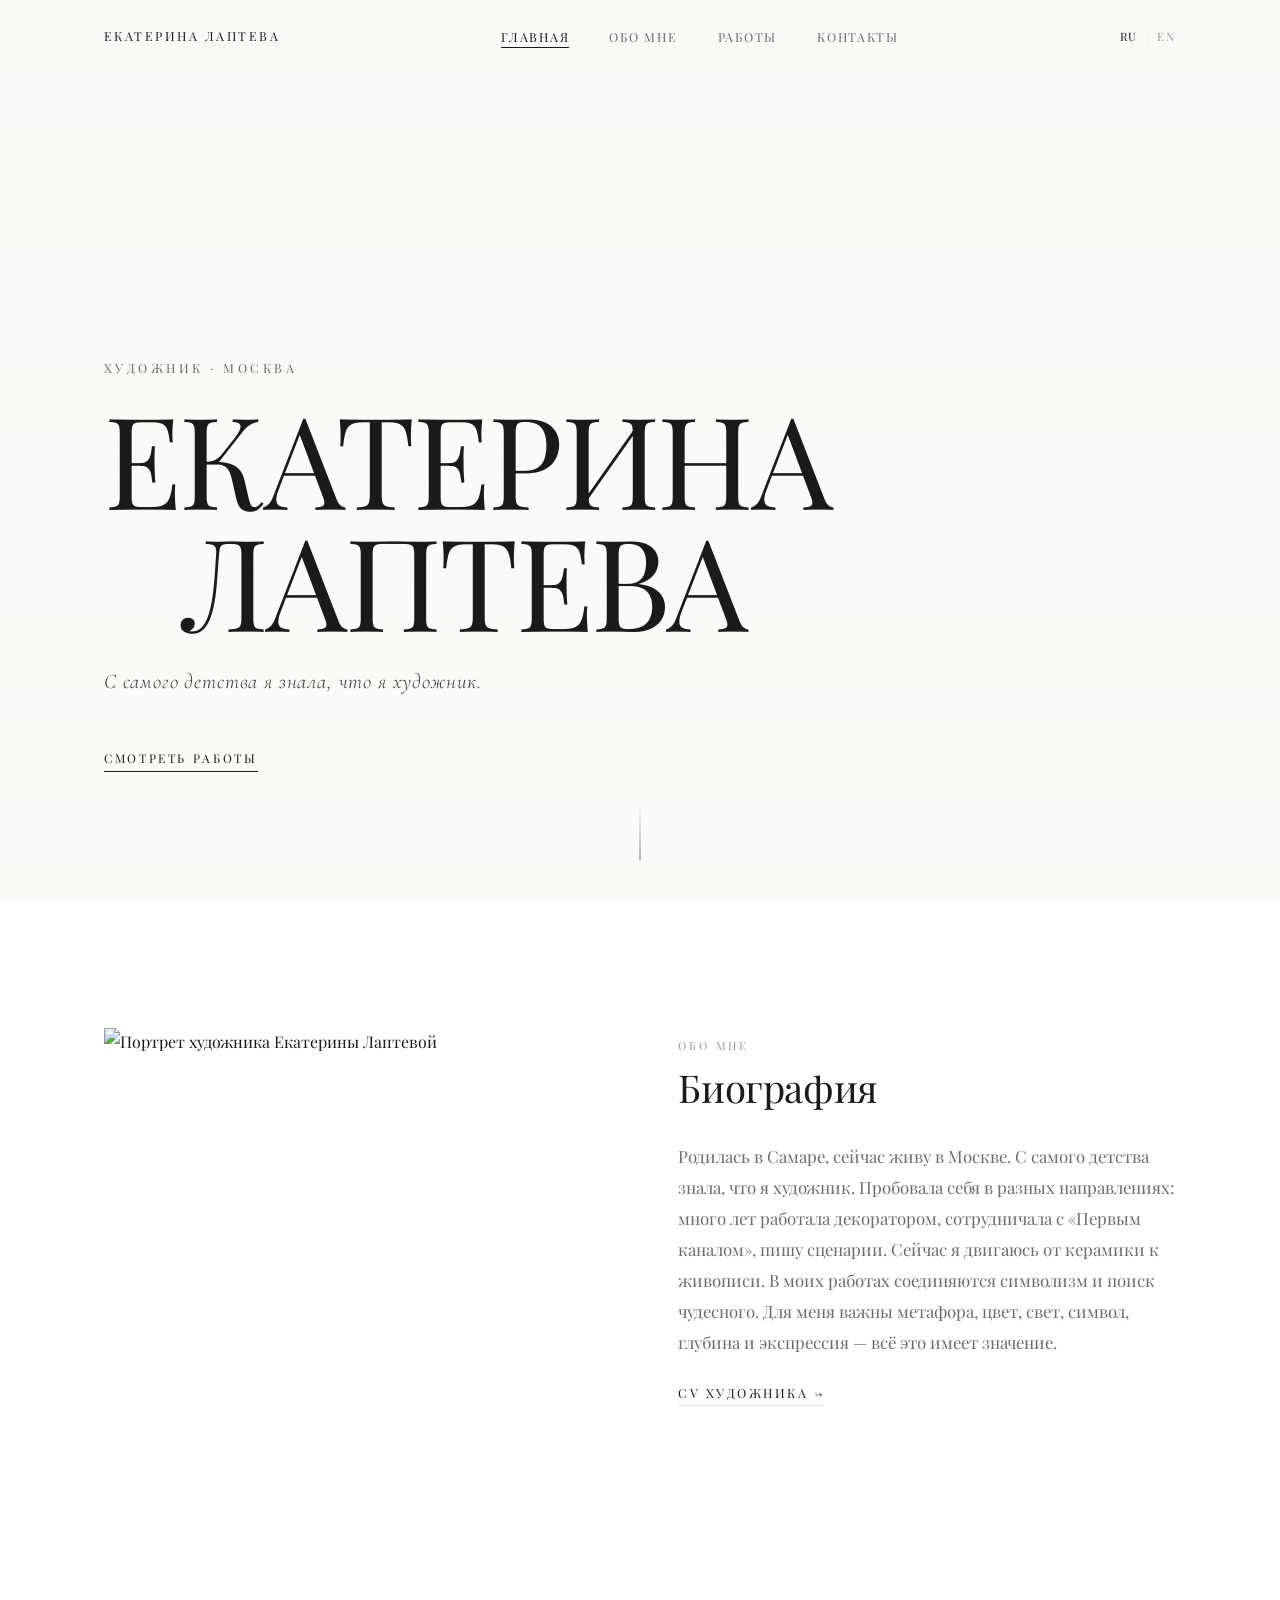
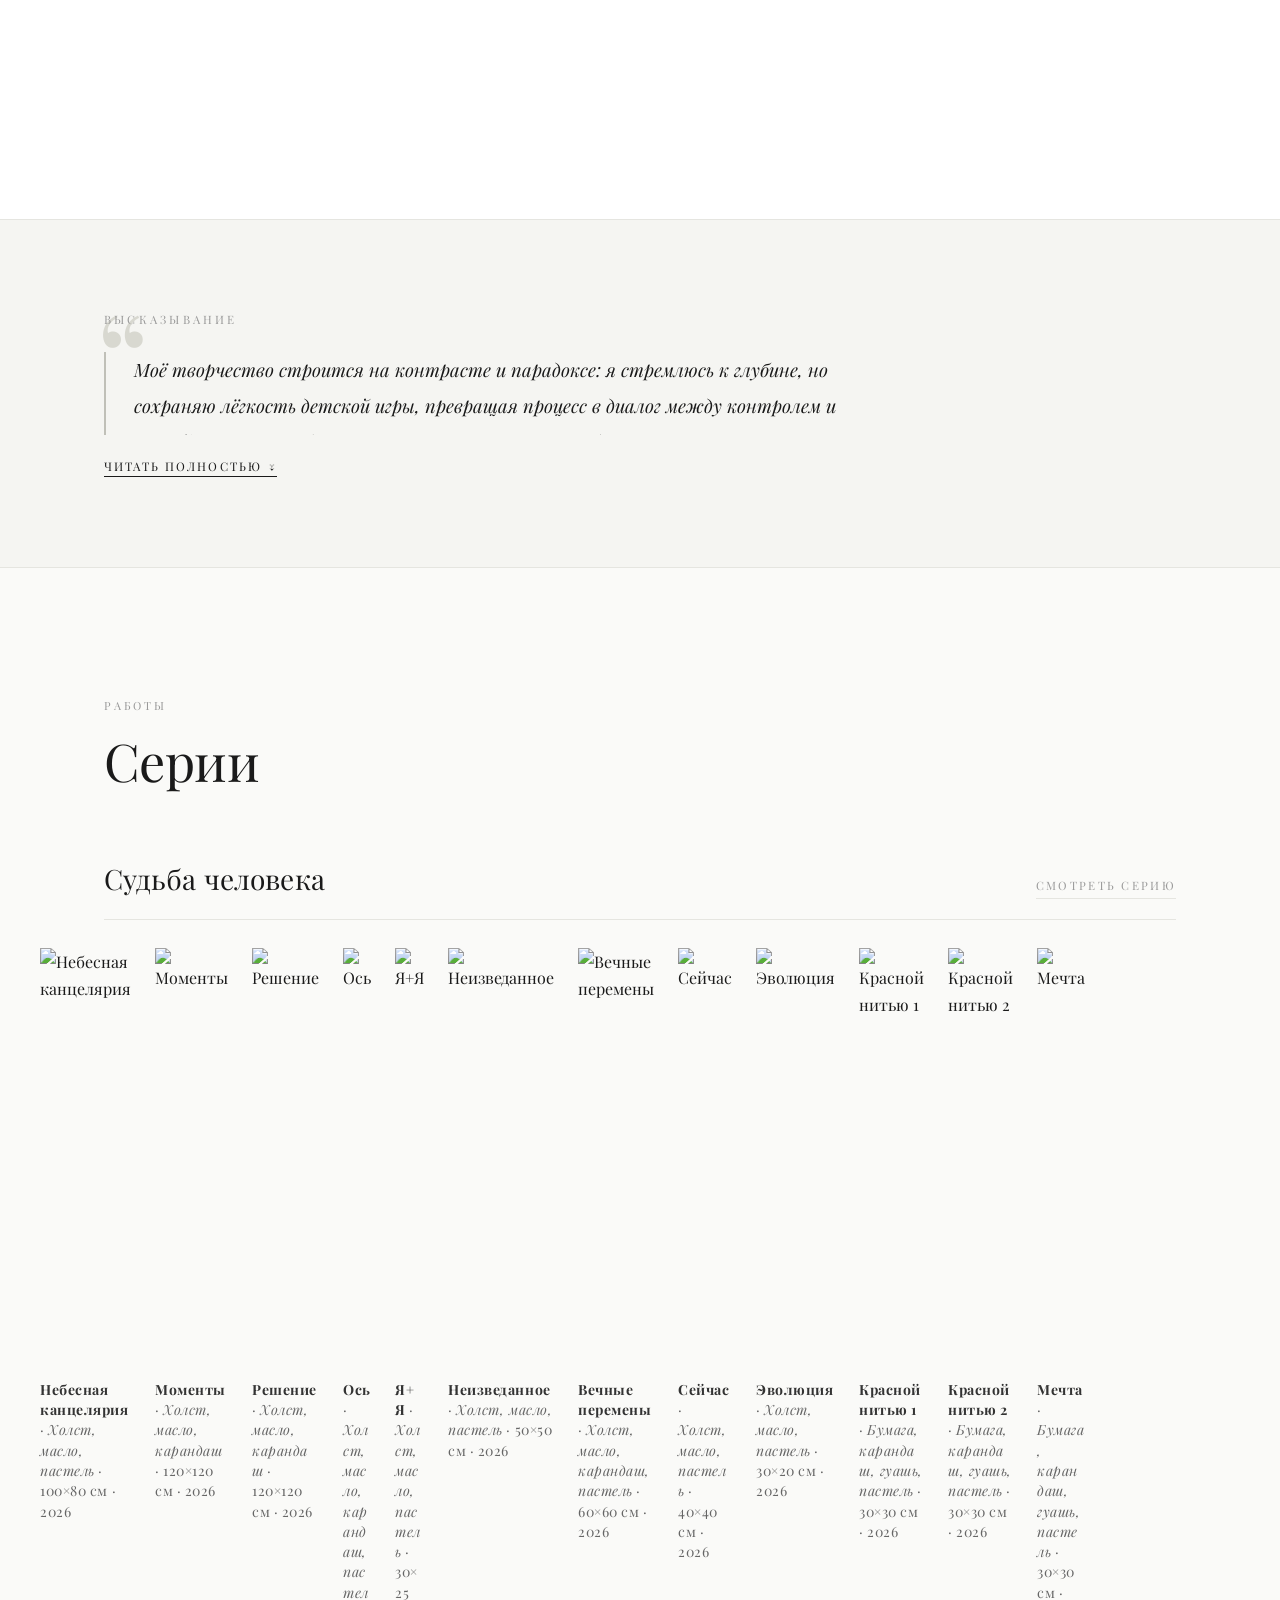
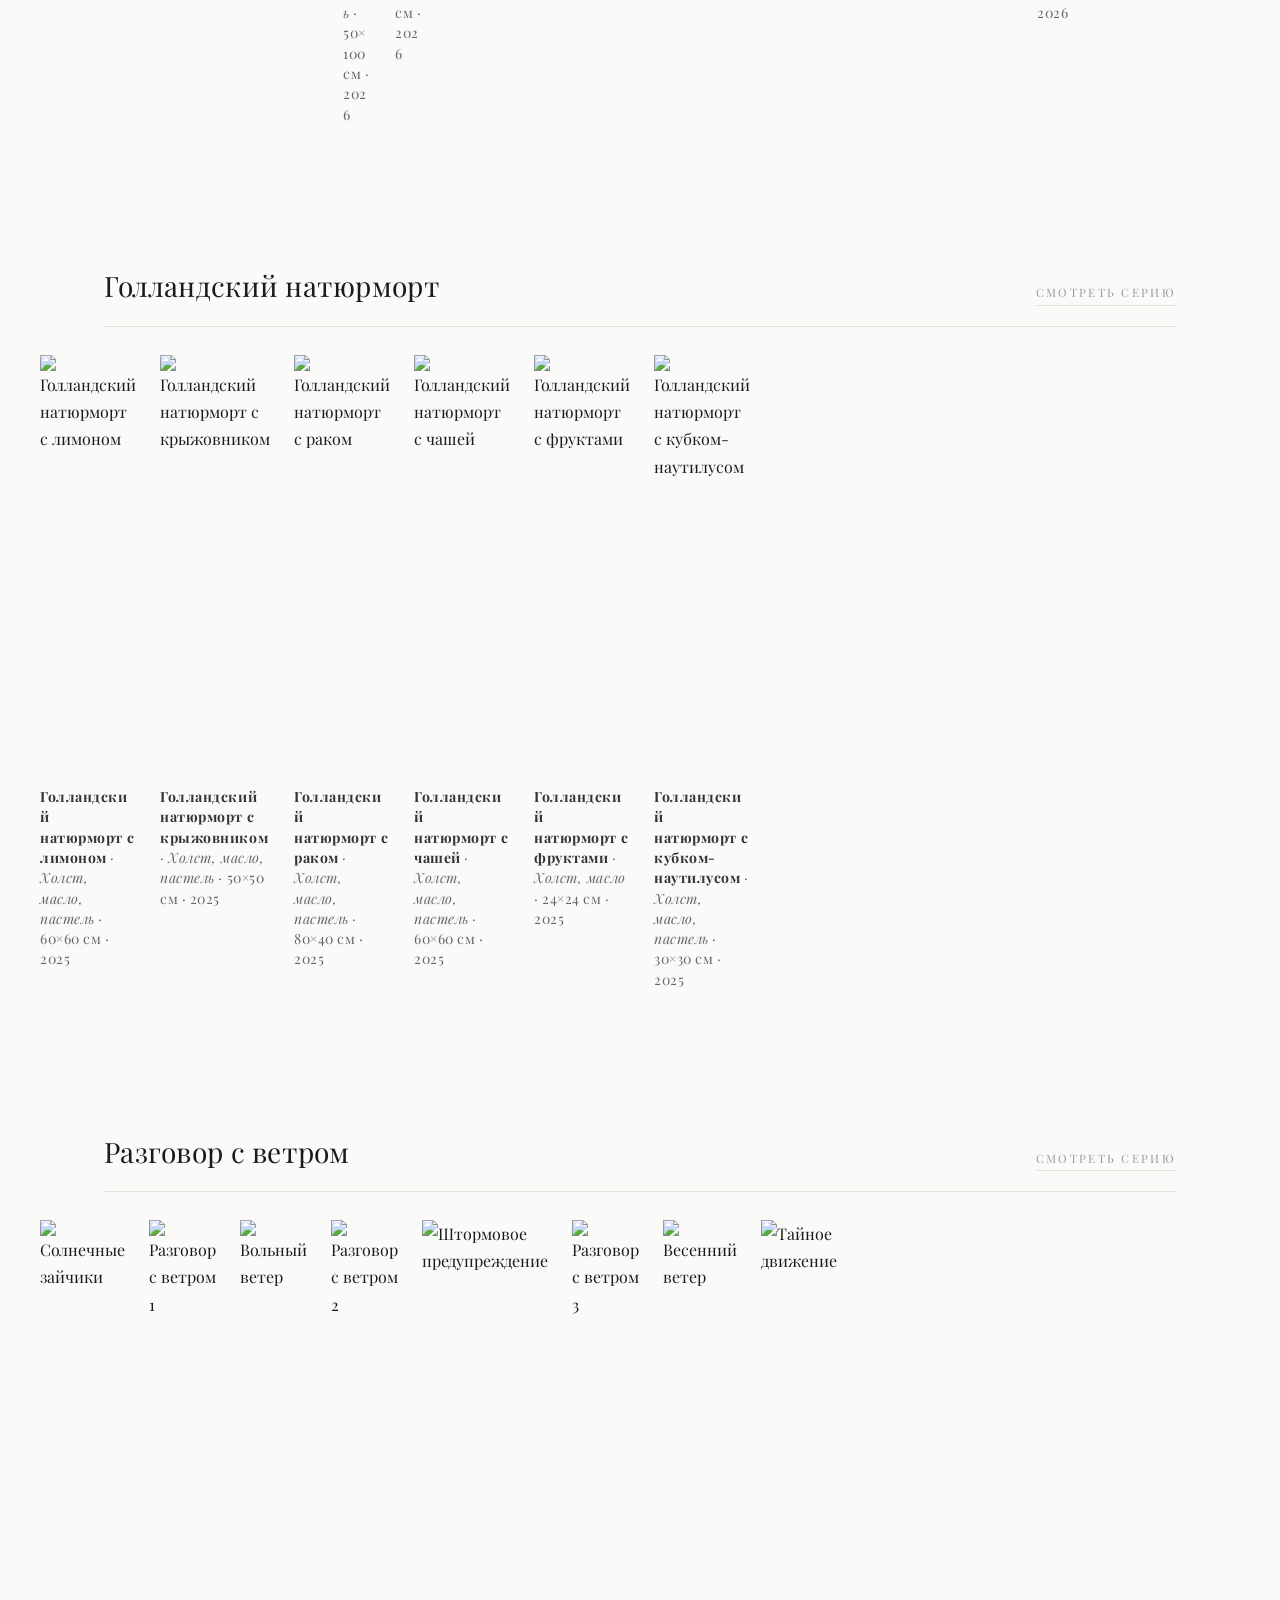
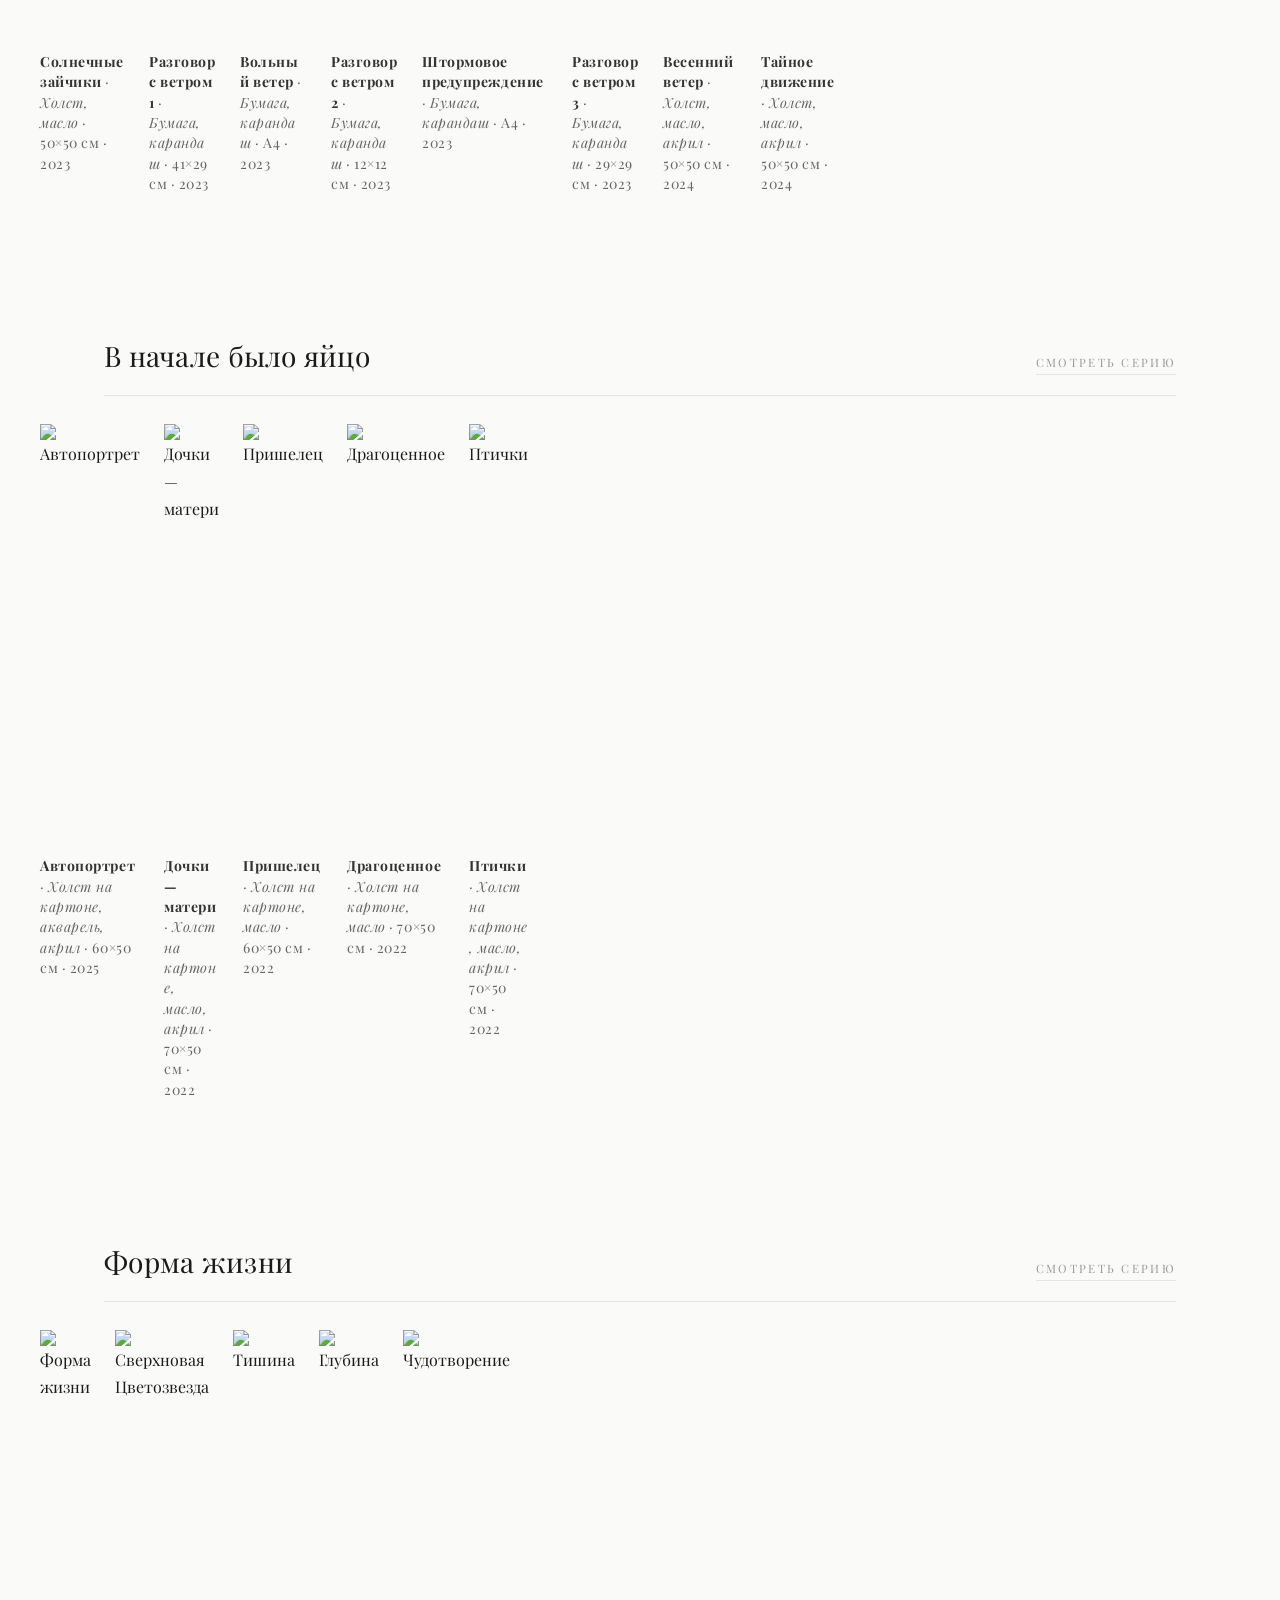
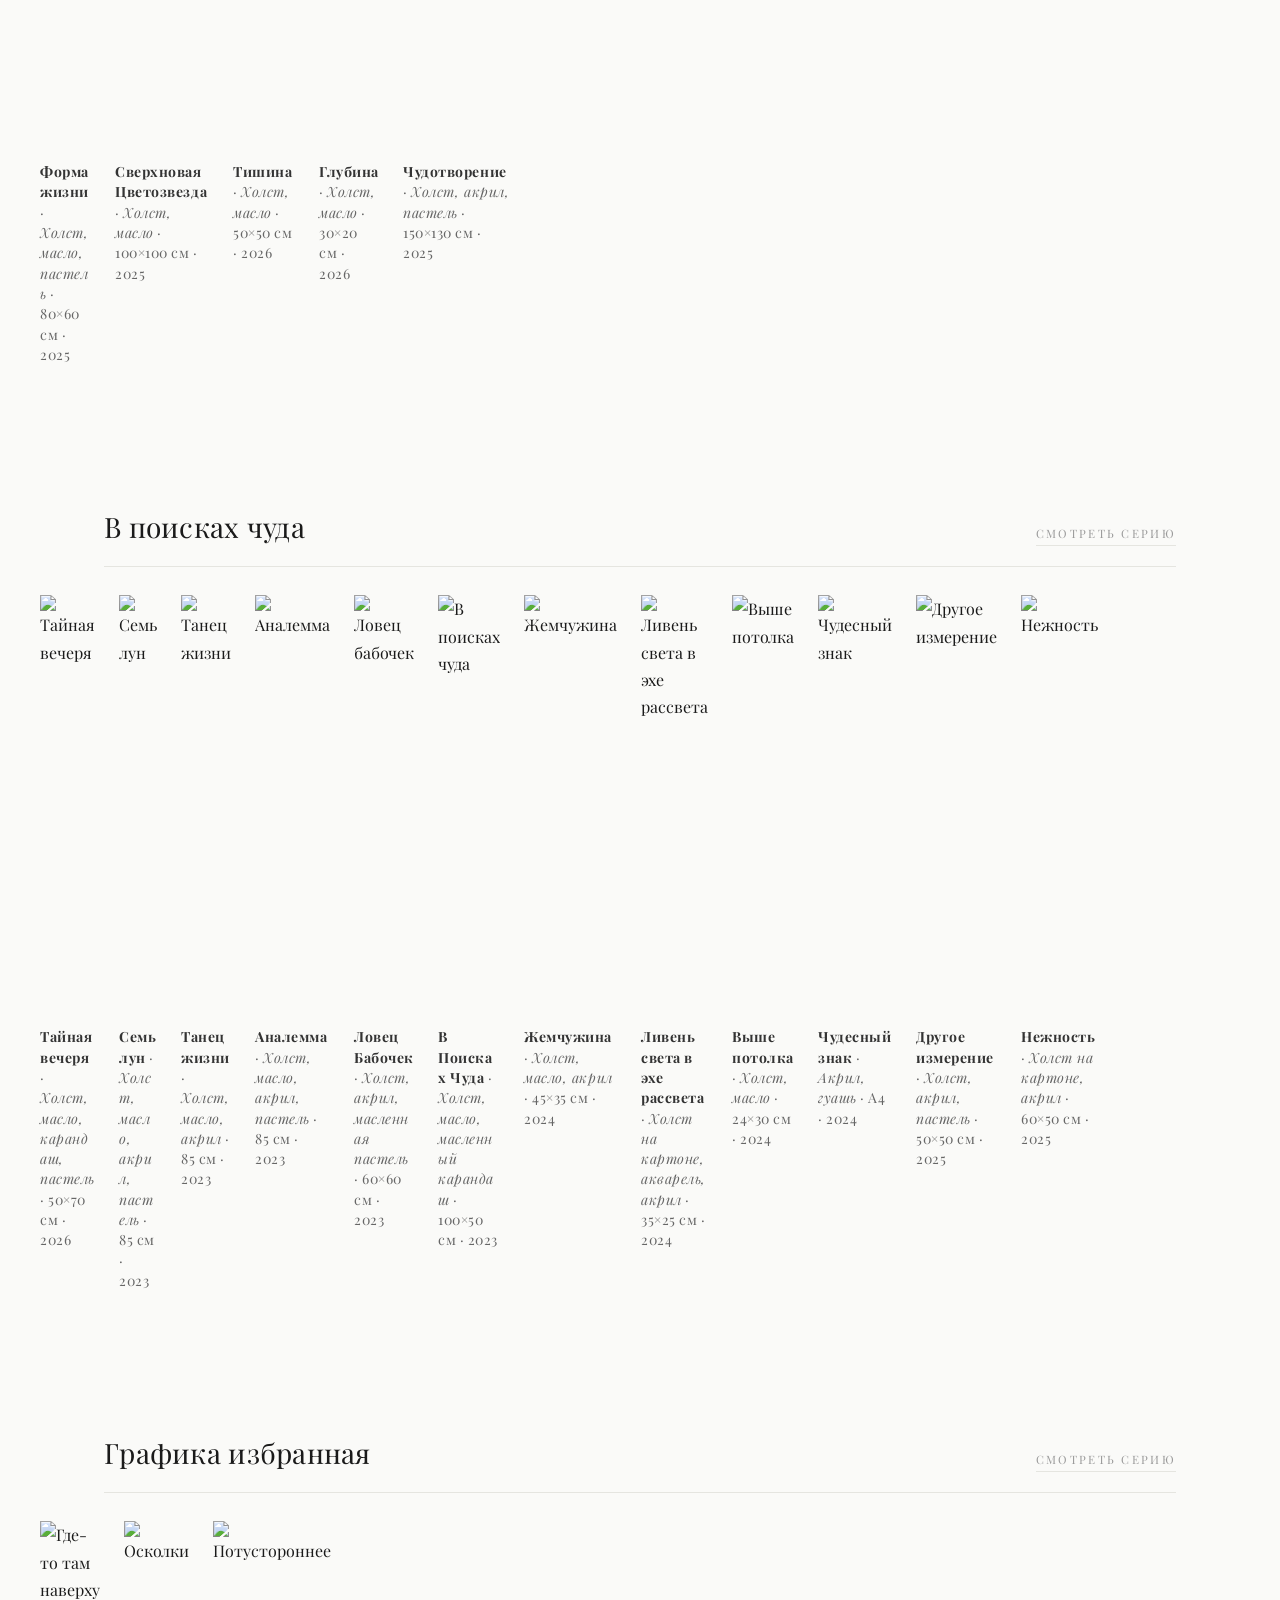
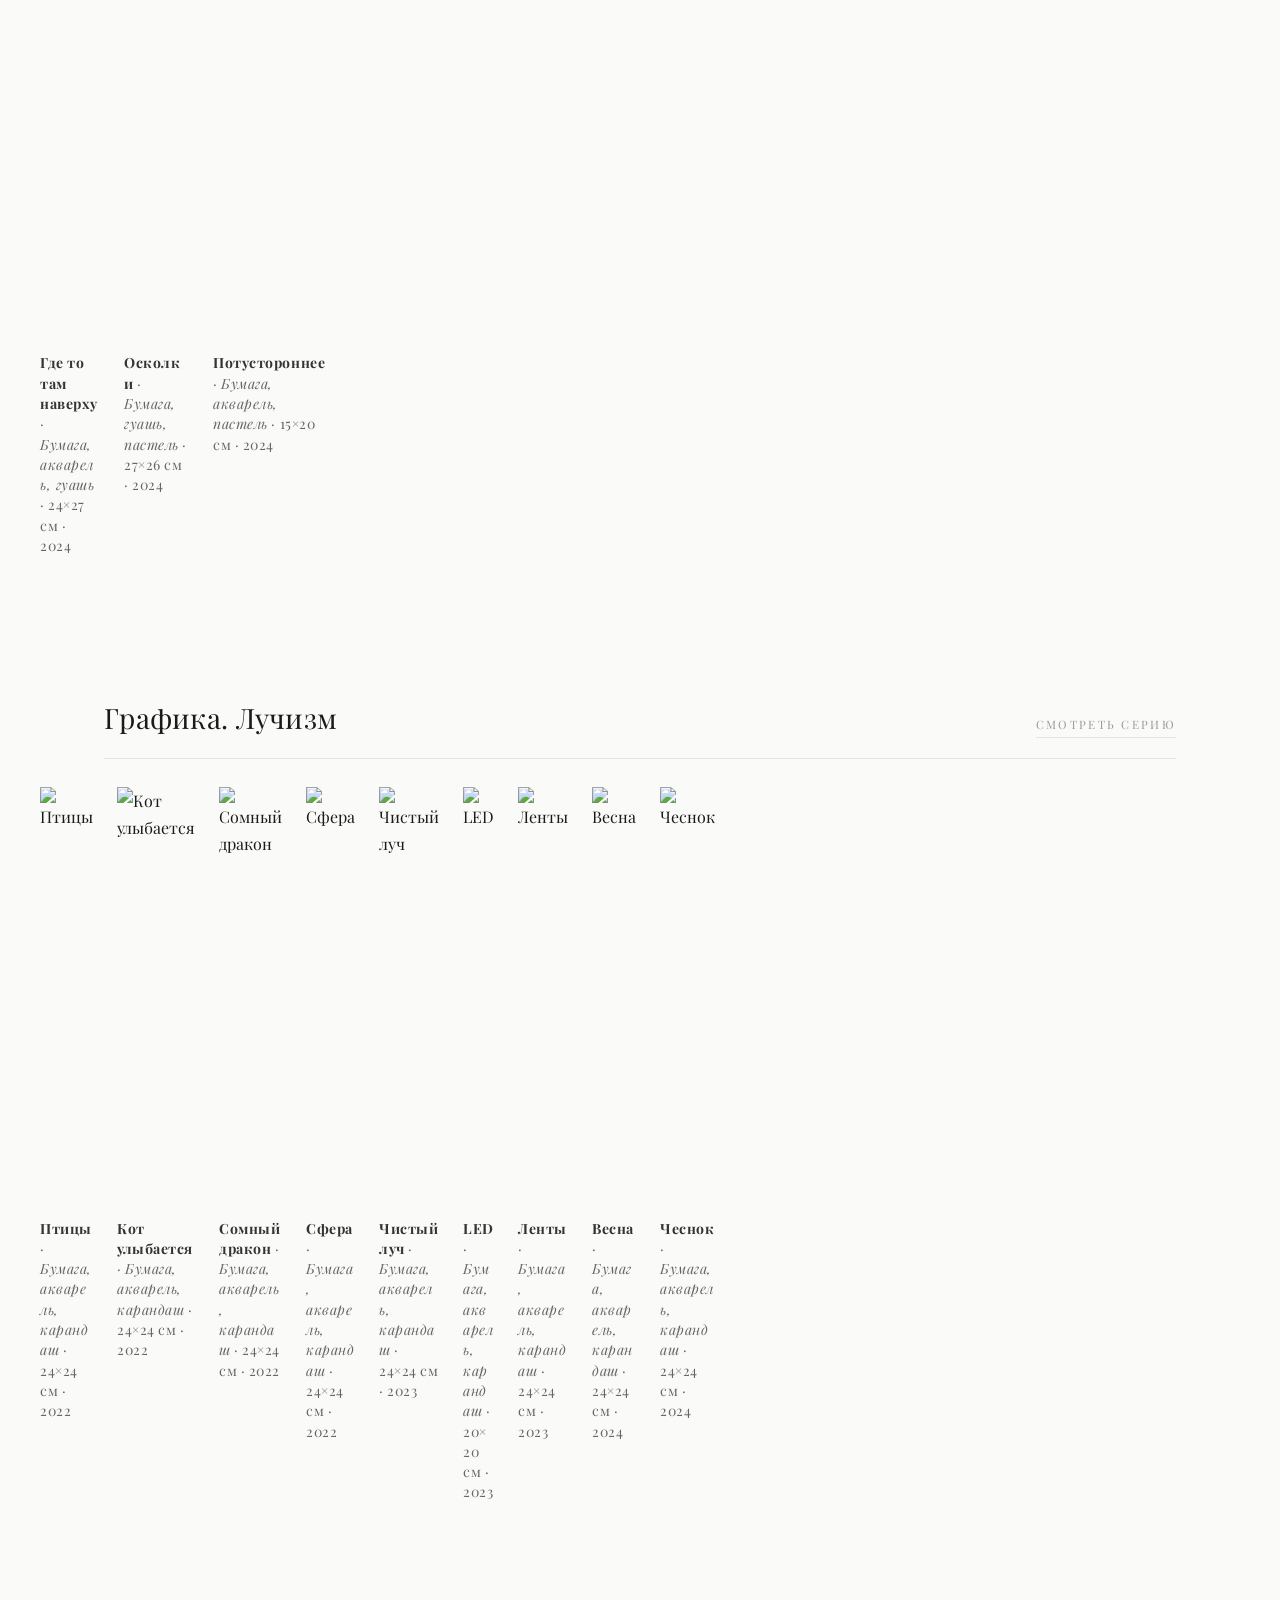
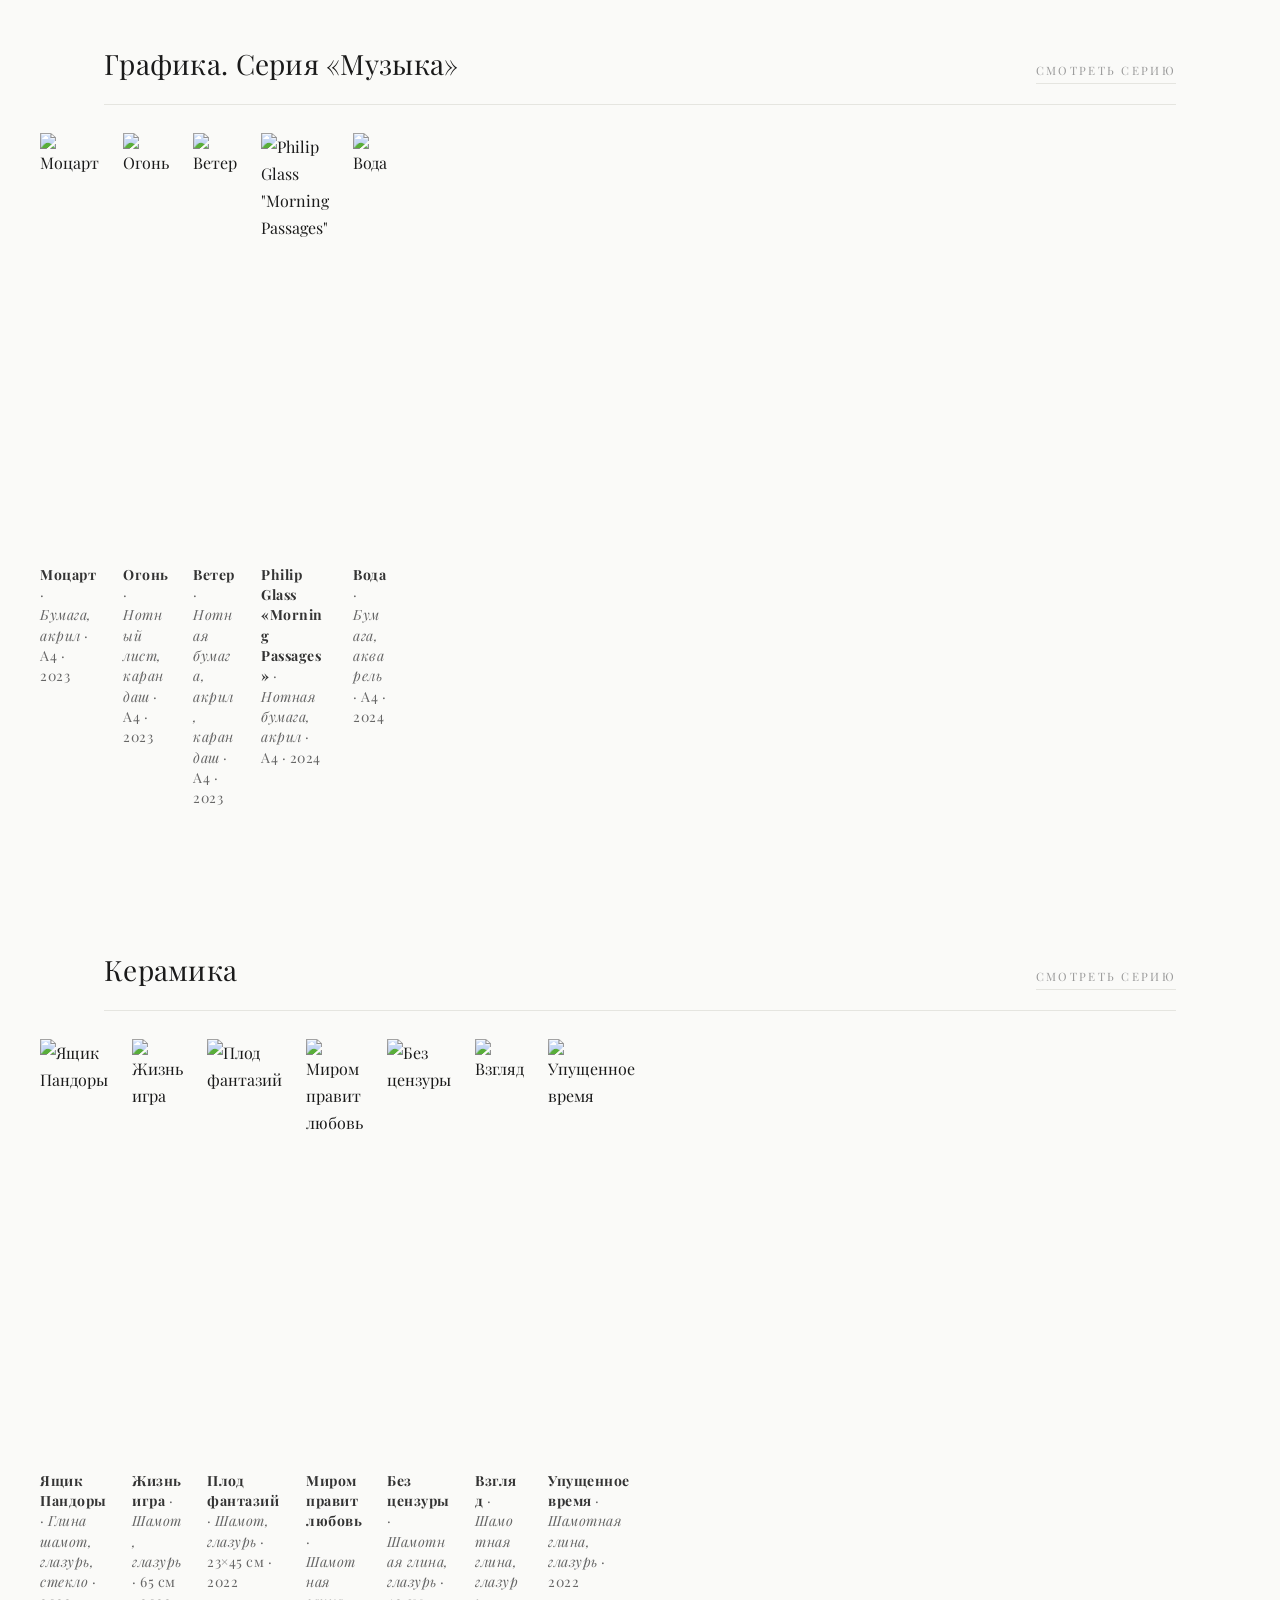
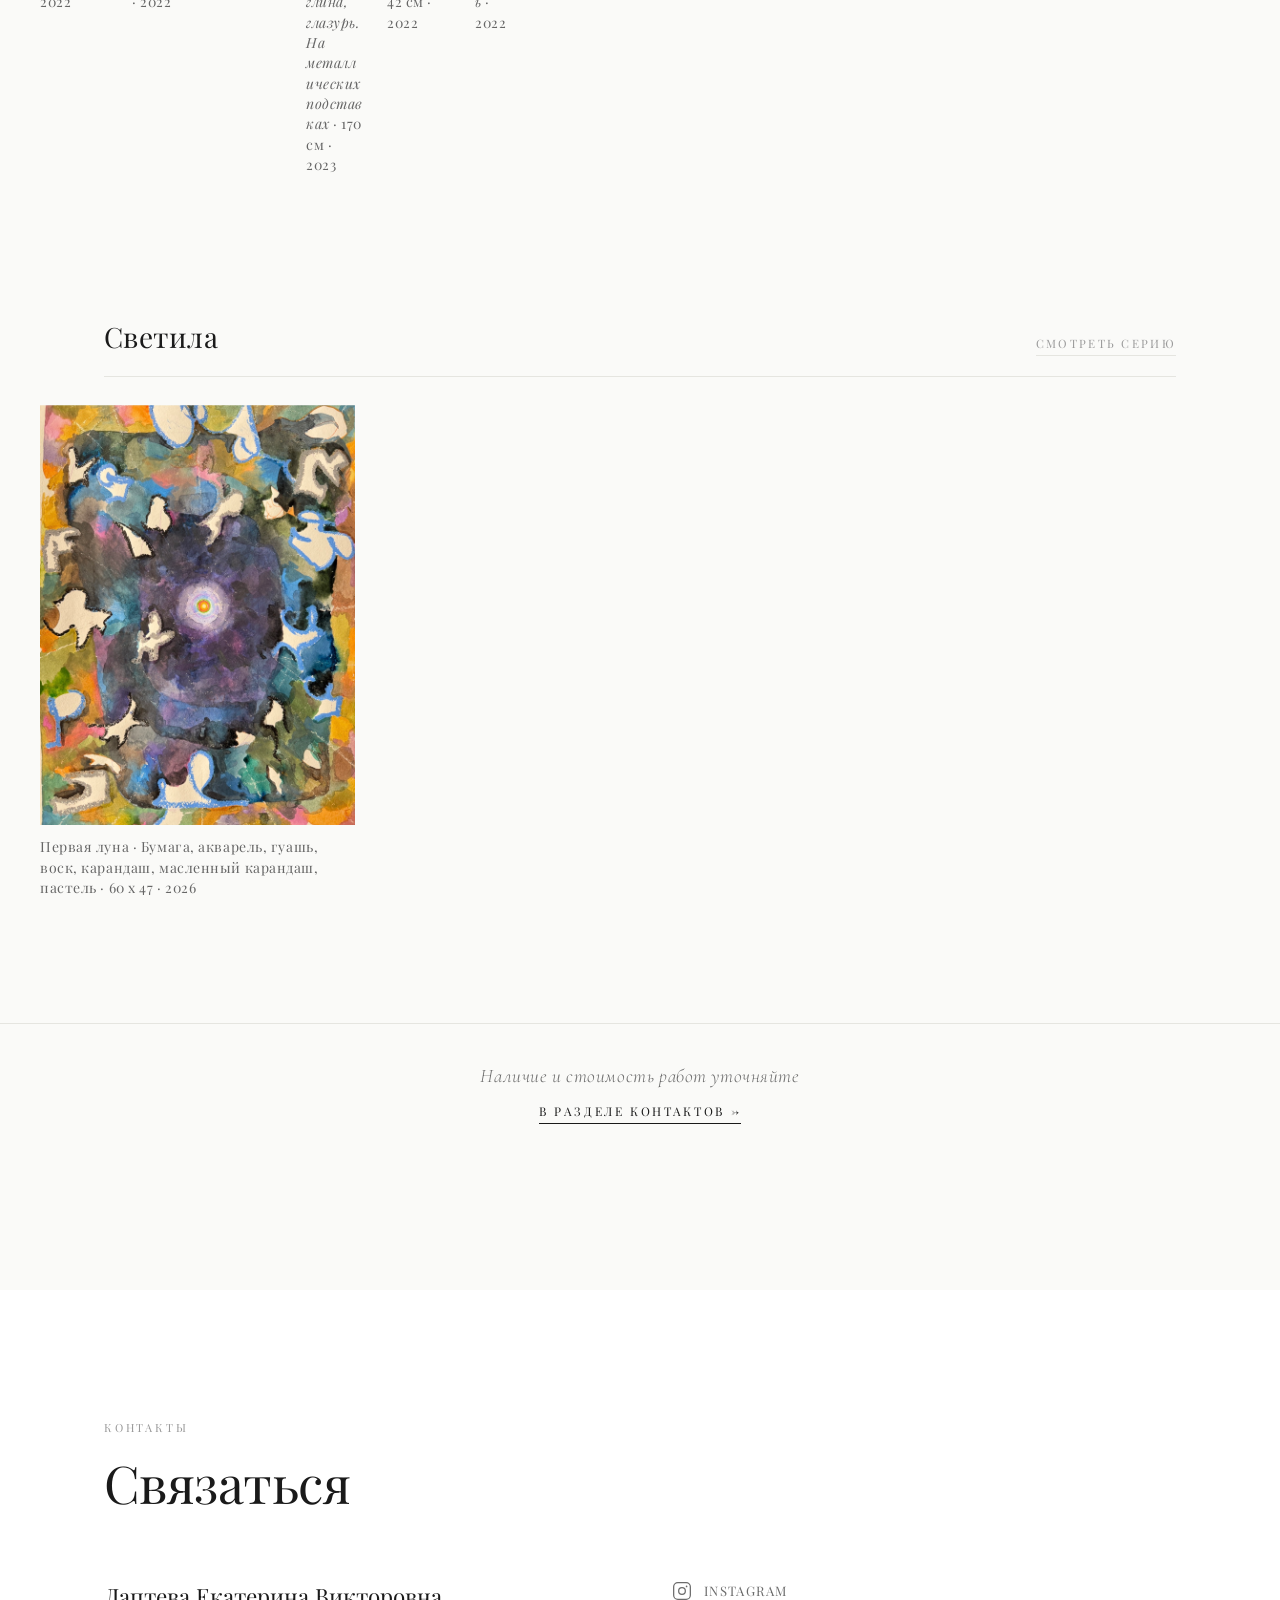
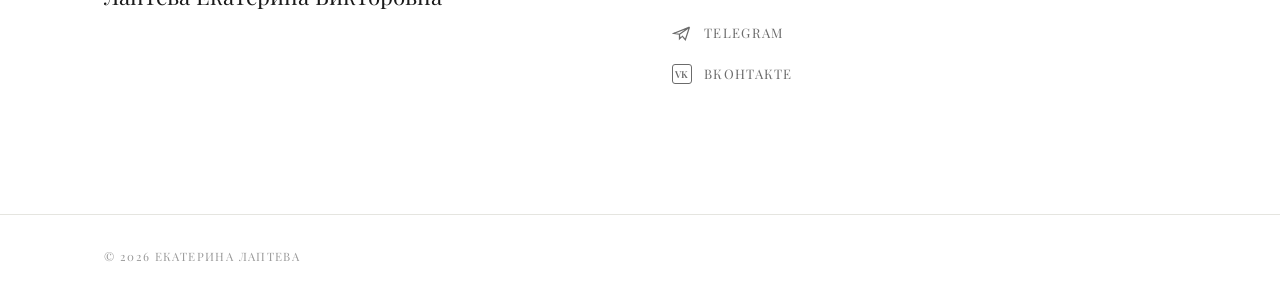
==== commit f24fdf8f: "Auto: update paintings (2026-07-19 19:34 UTC)" ====
--- a/index.html
+++ b/index.html
@@ -575,6 +575,10 @@
         </div>
         <div class="carousel-wrap">
           <div class="carousel" role="list">
+            <div class="card" role="listitem">
+              <img src="images/Первая луна.jpeg" alt="Первая луна" loading="lazy" />
+              <p class="card-caption"><span>Первая луна</span> · <span>Бумага, акварель, гуашь, воск, карандаш, масленный карандаш, пастель</span> · 60 х 47 · 2026</p>
+            </div>
           </div>
         </div>
       </article>
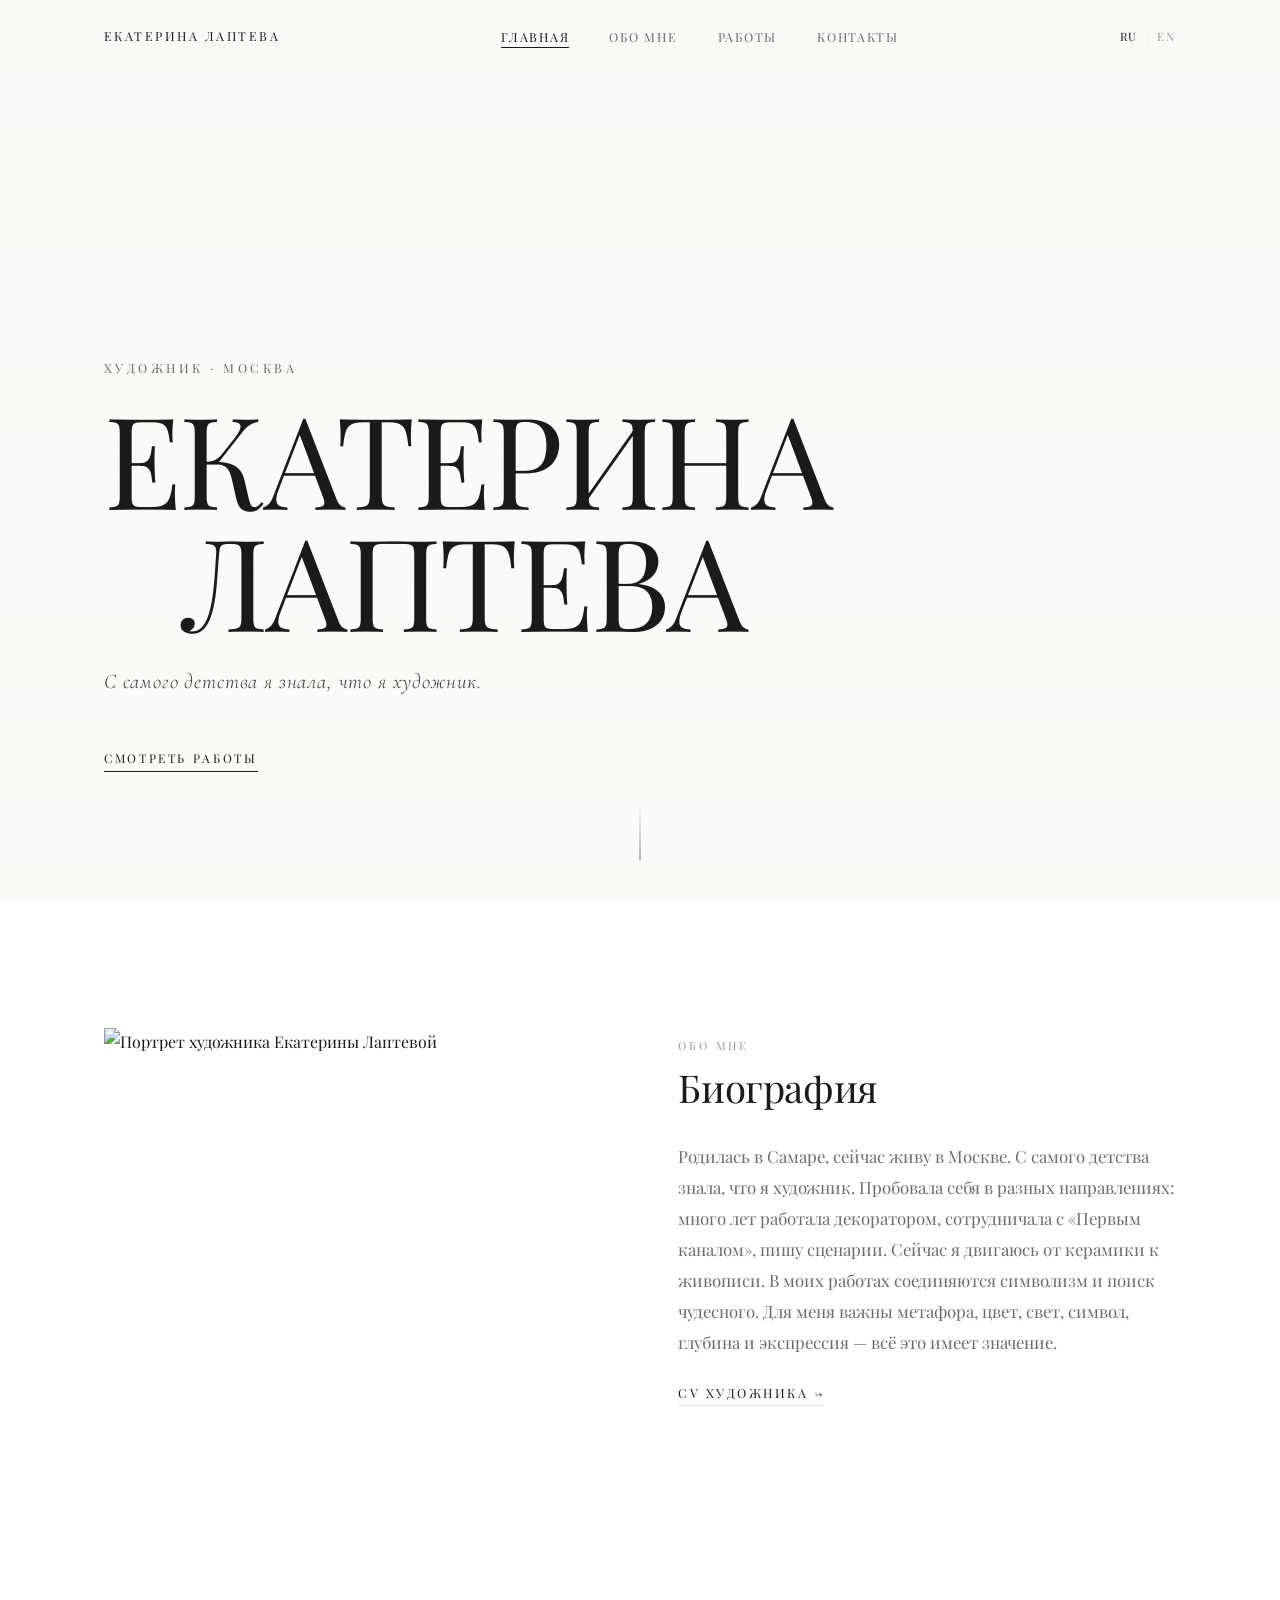
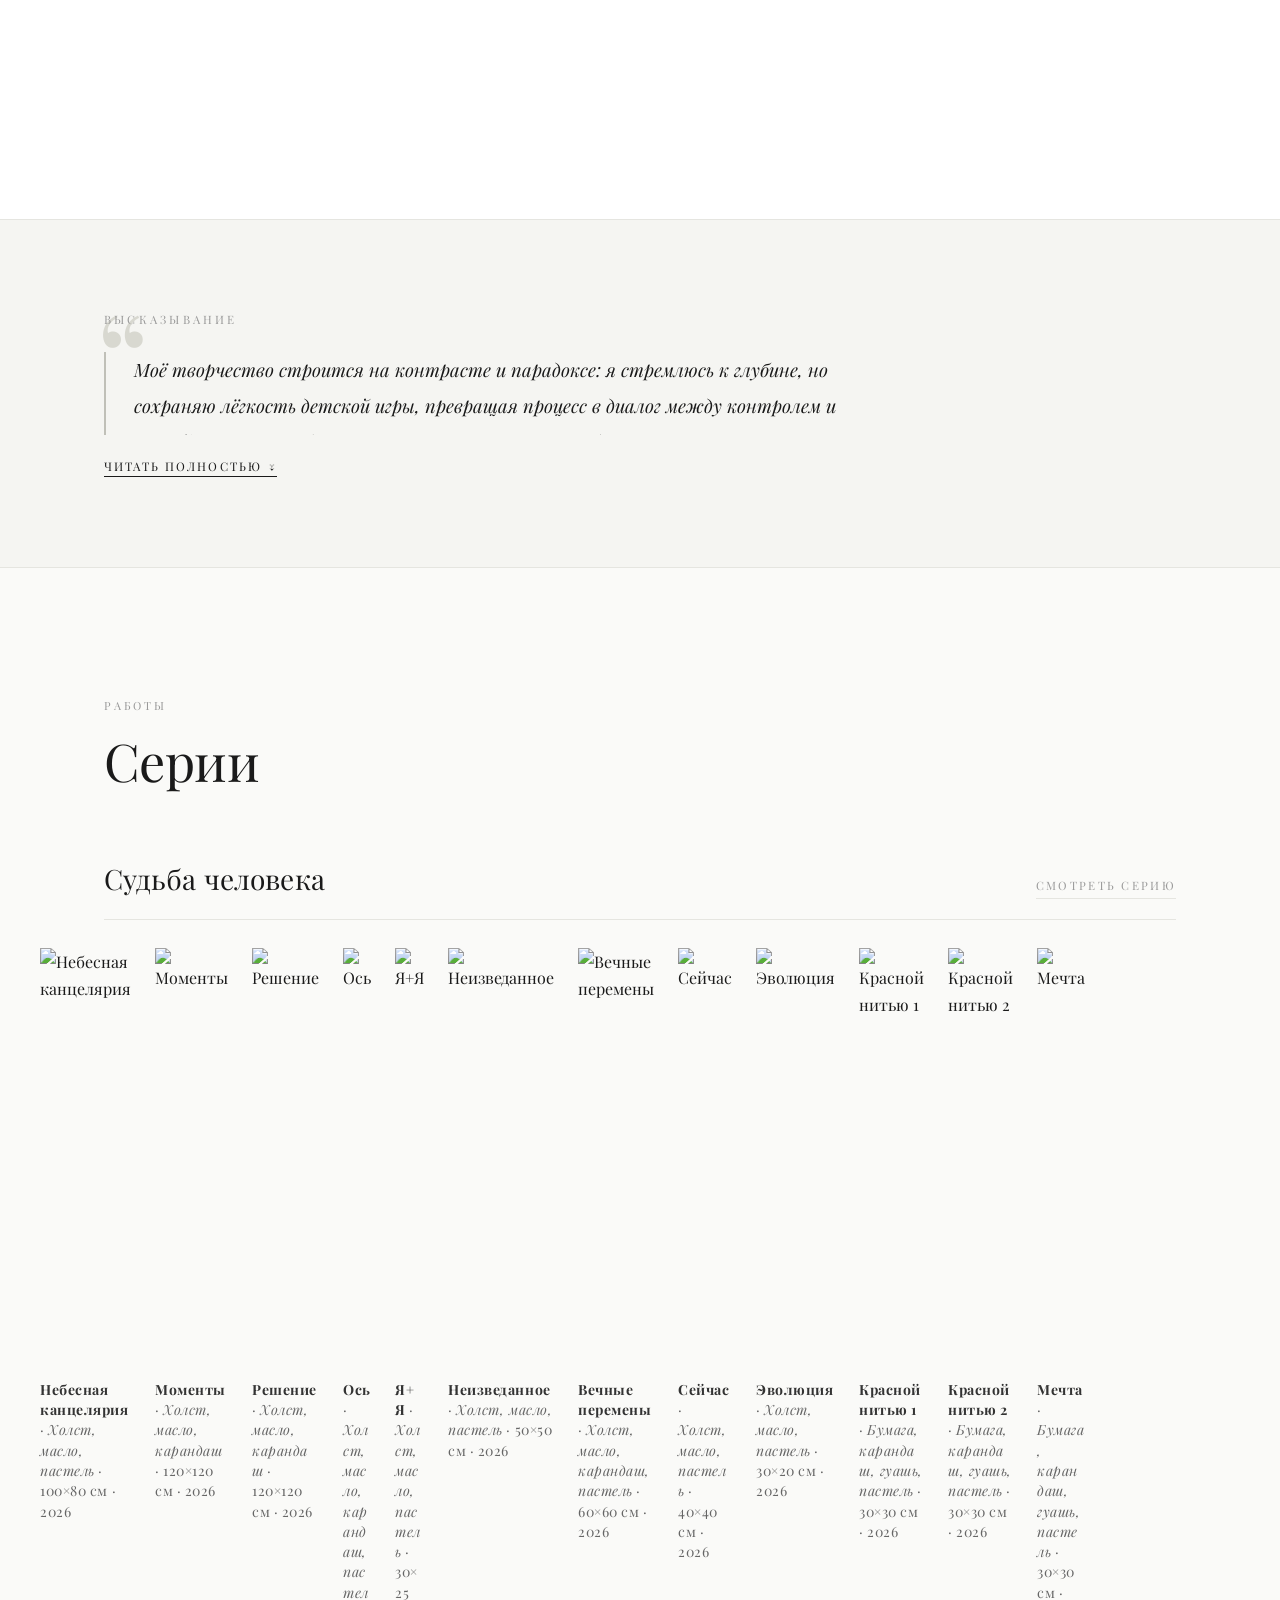
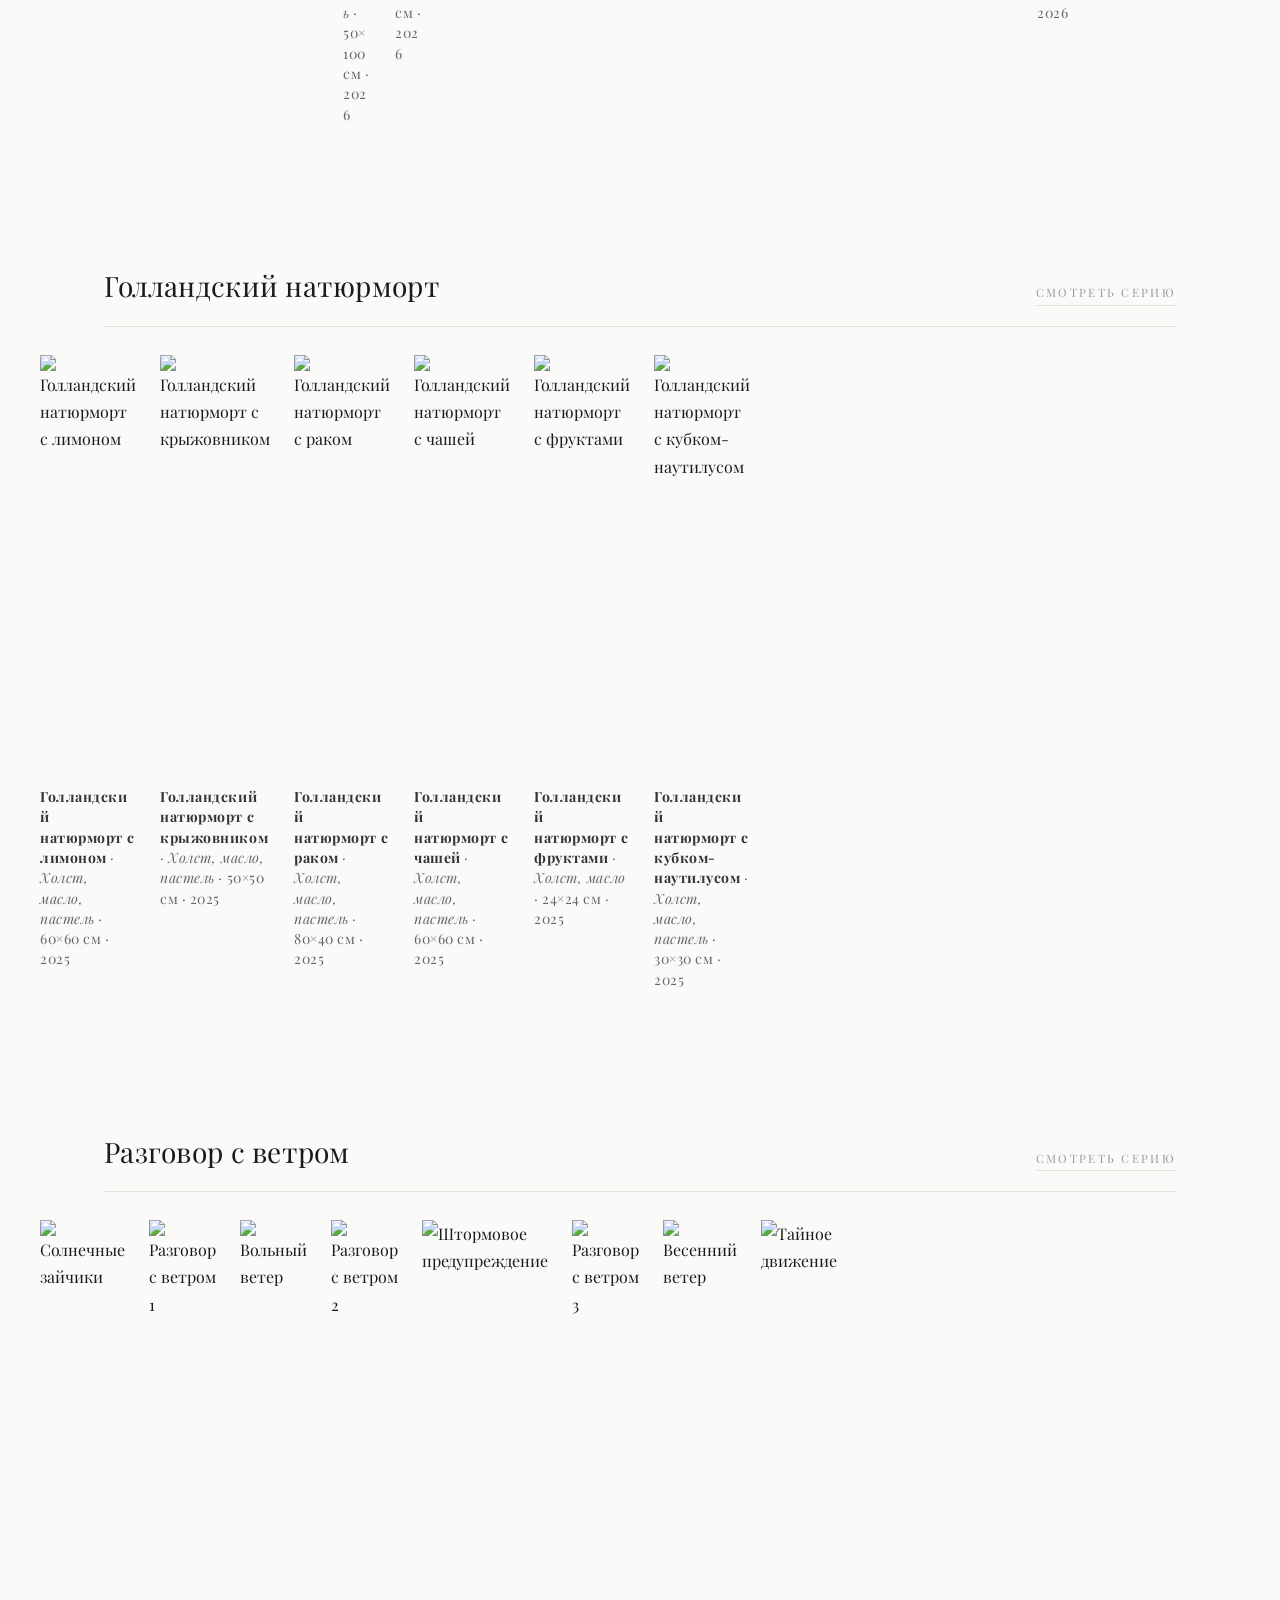
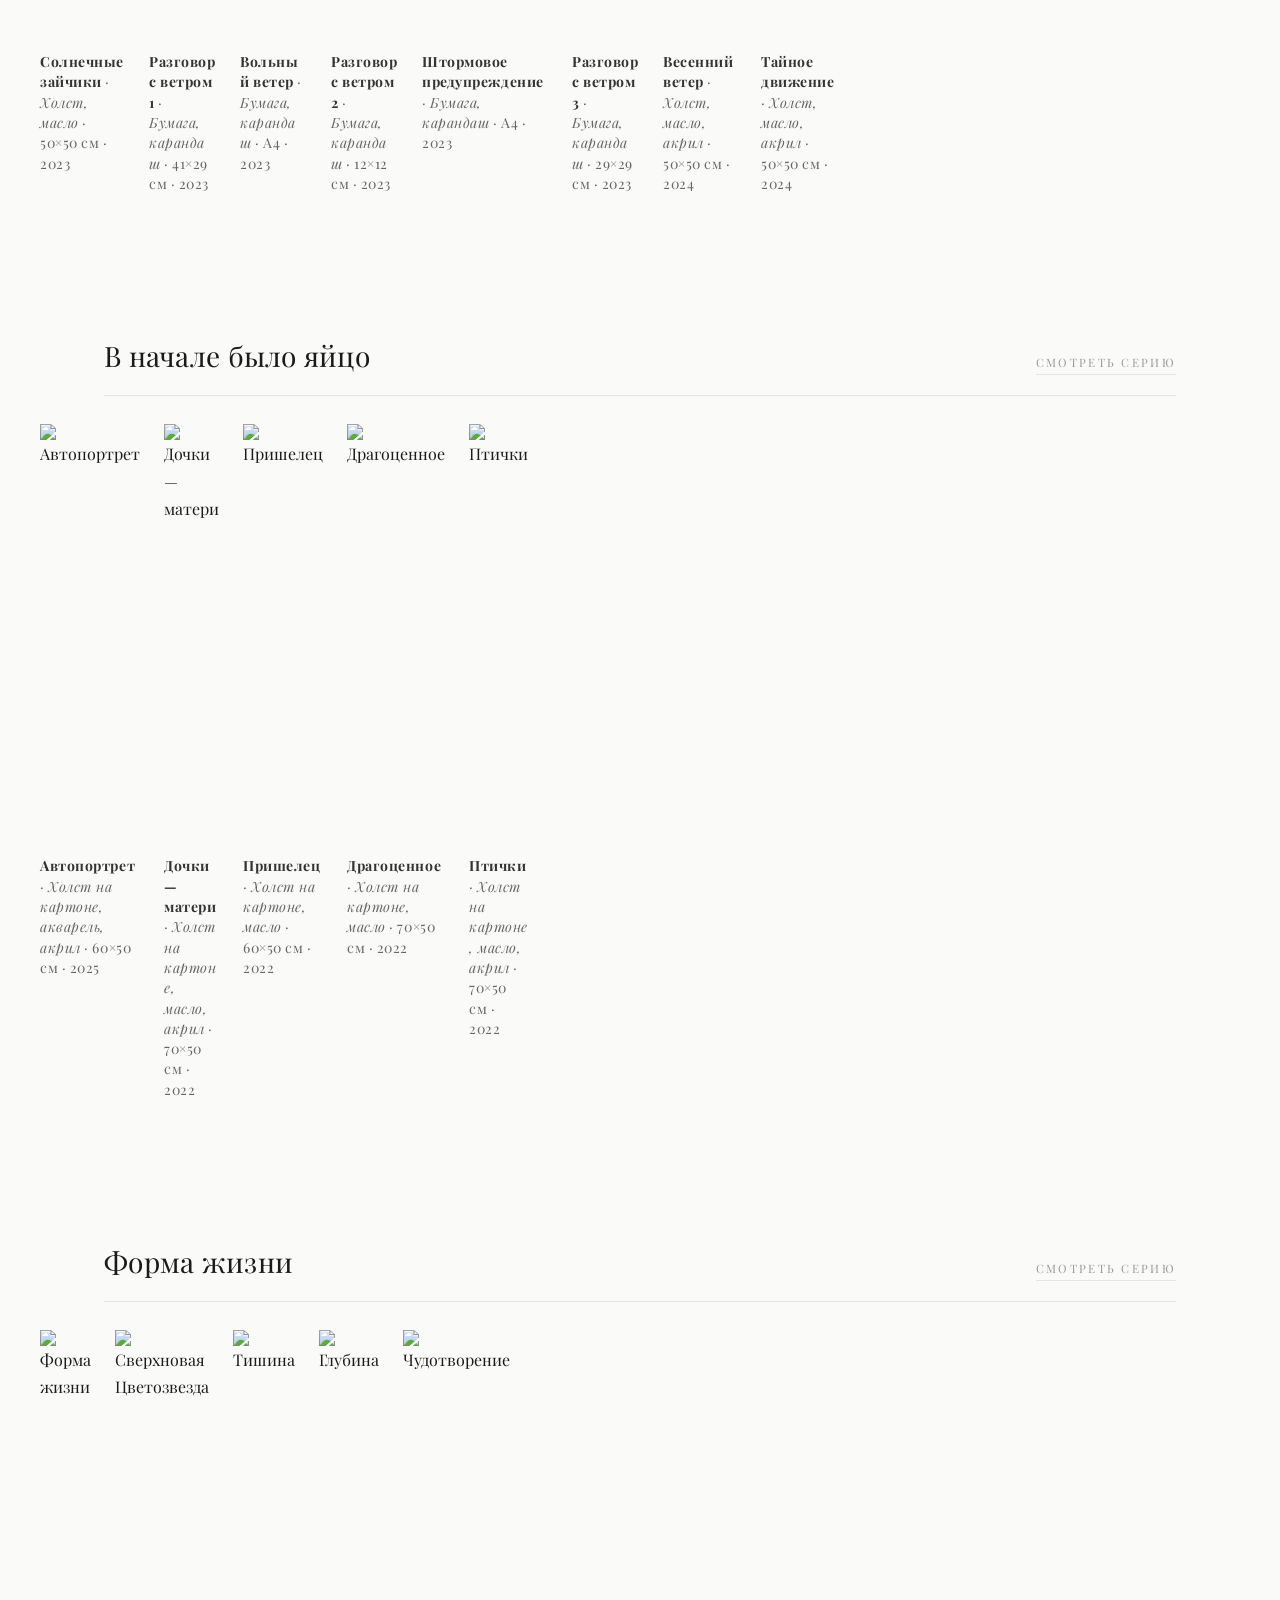
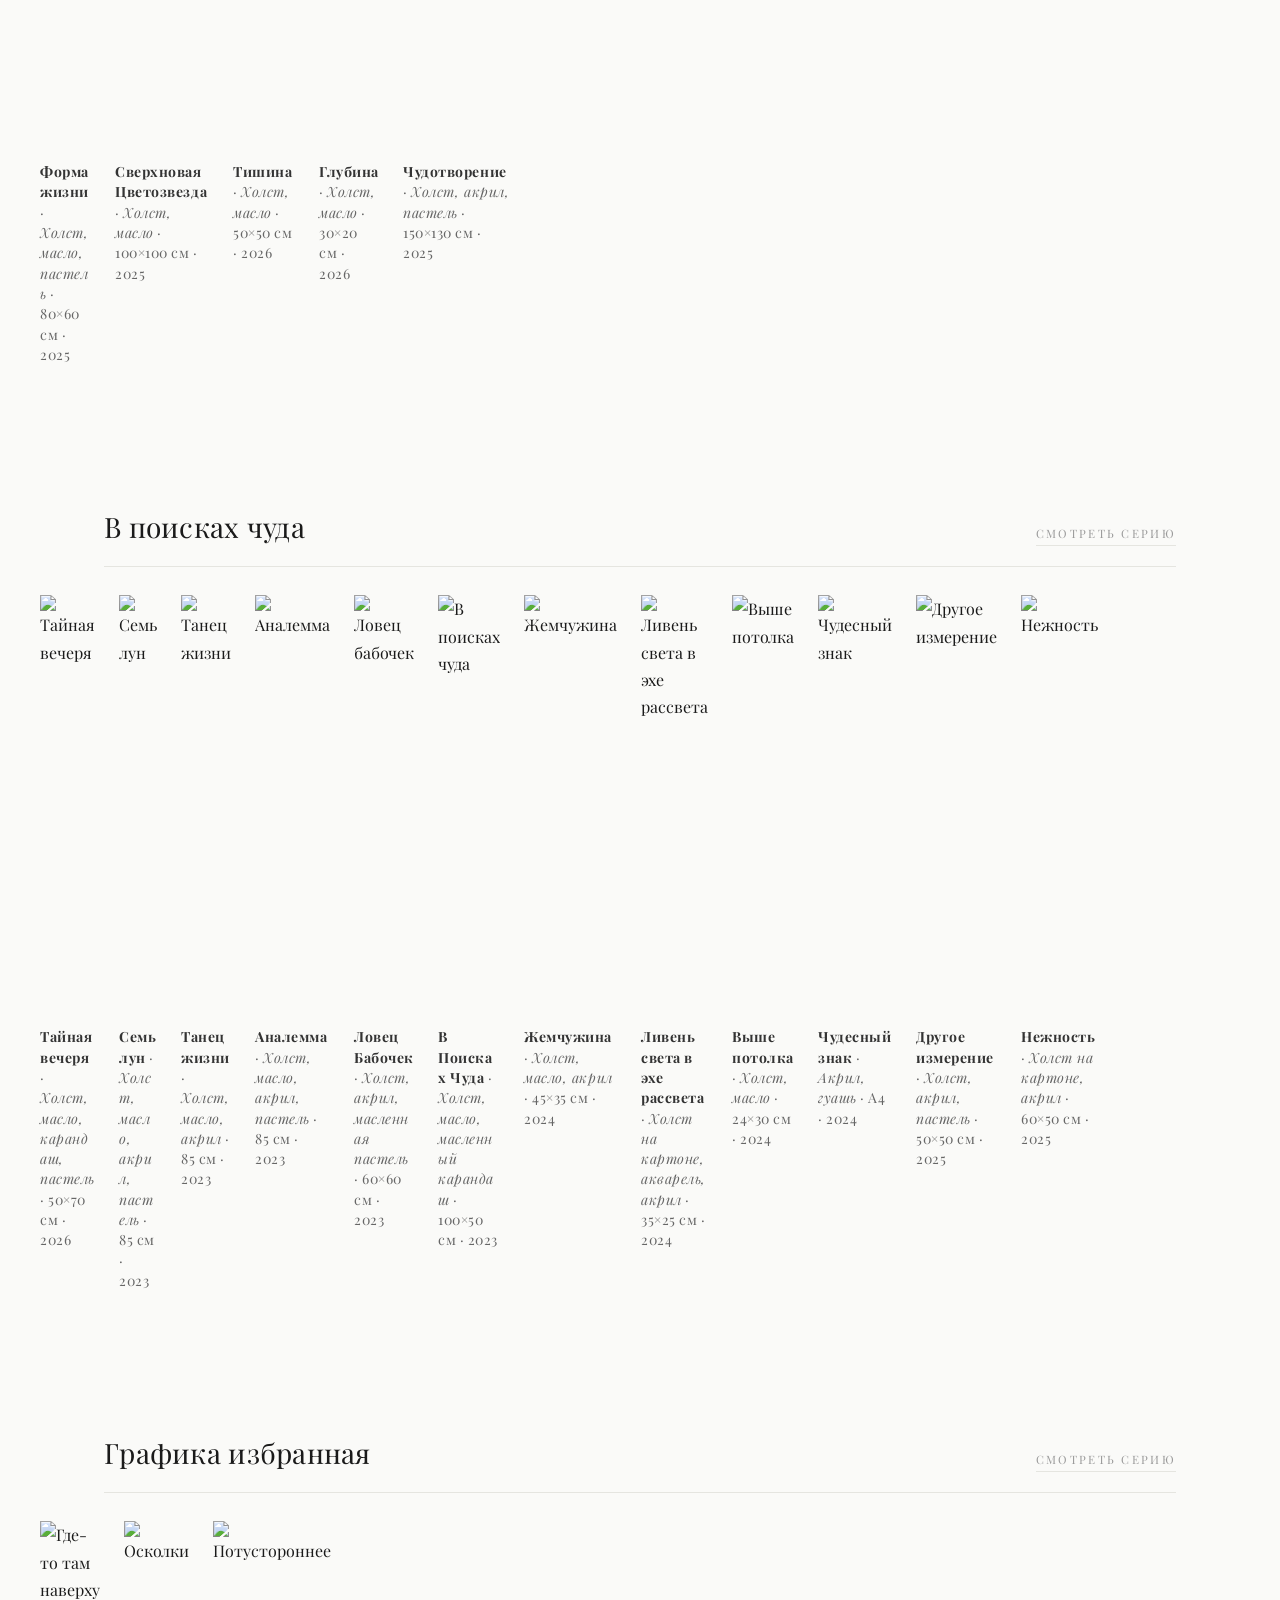
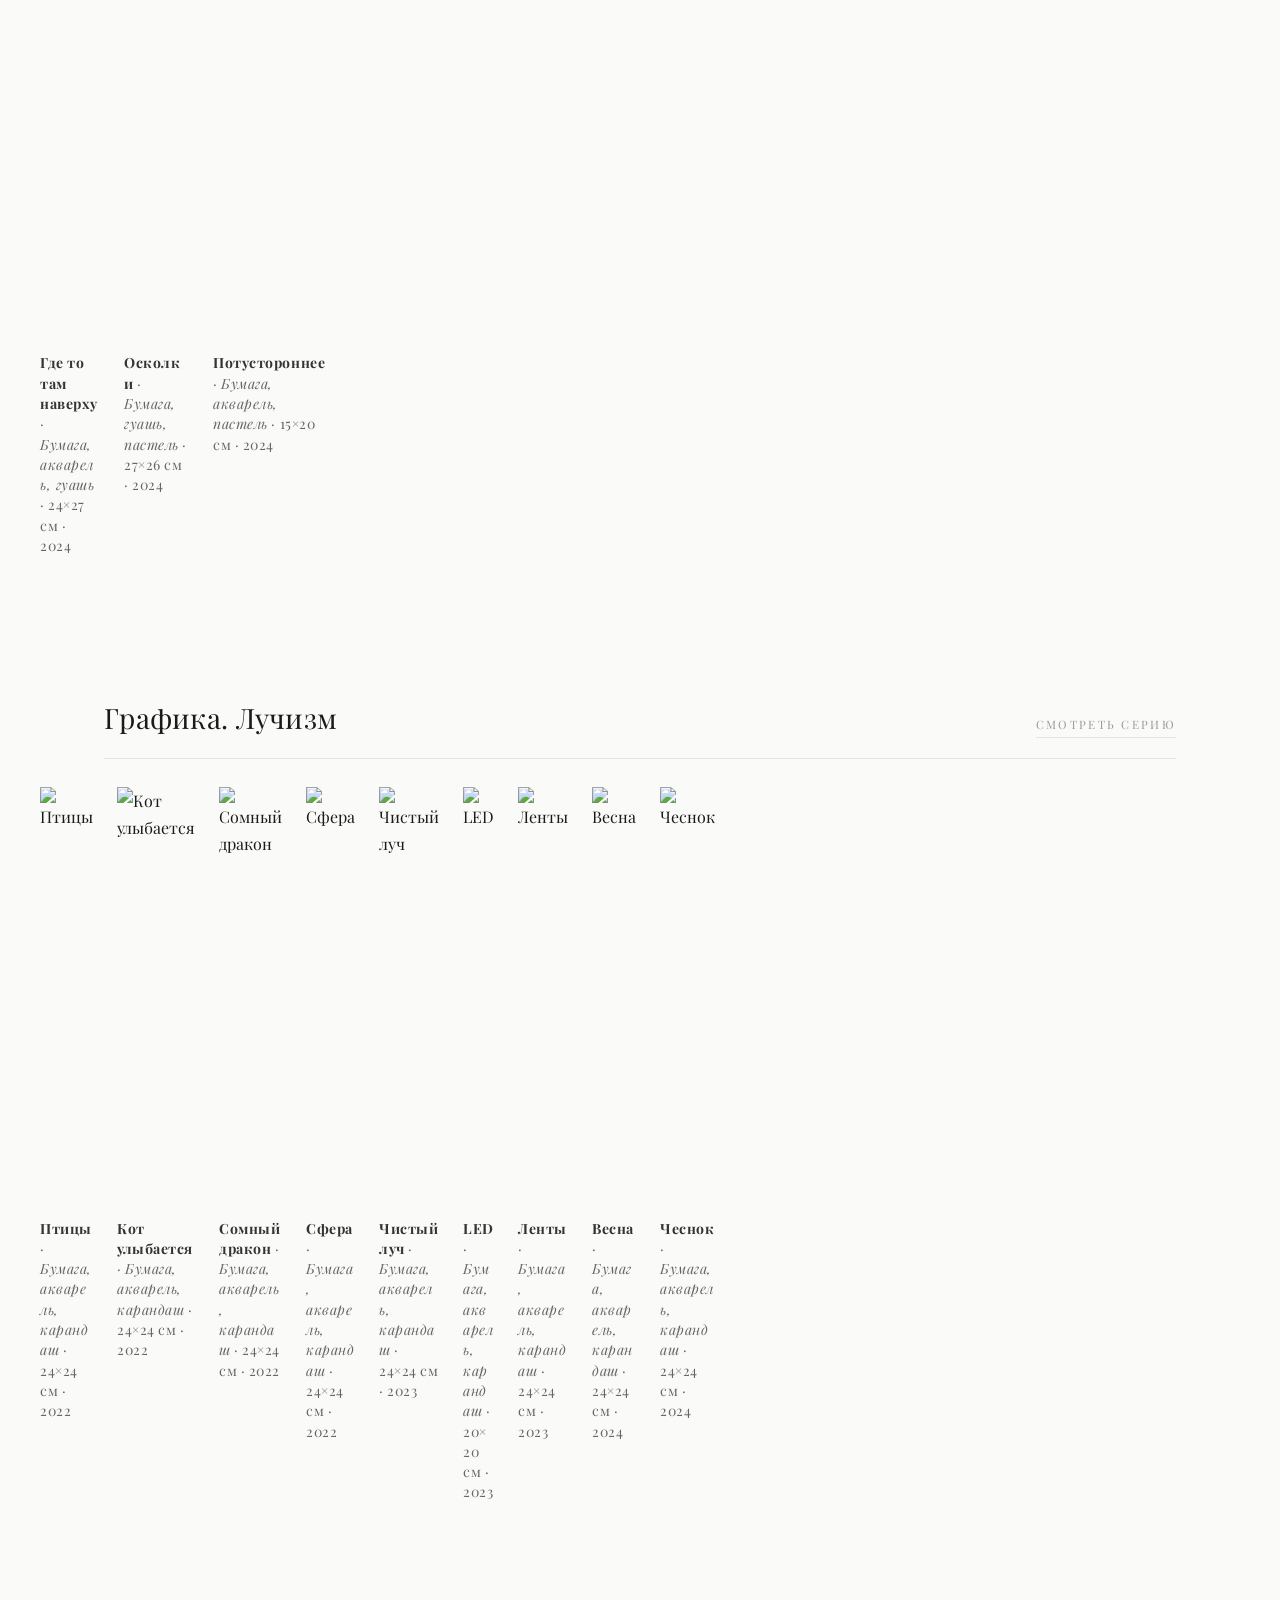
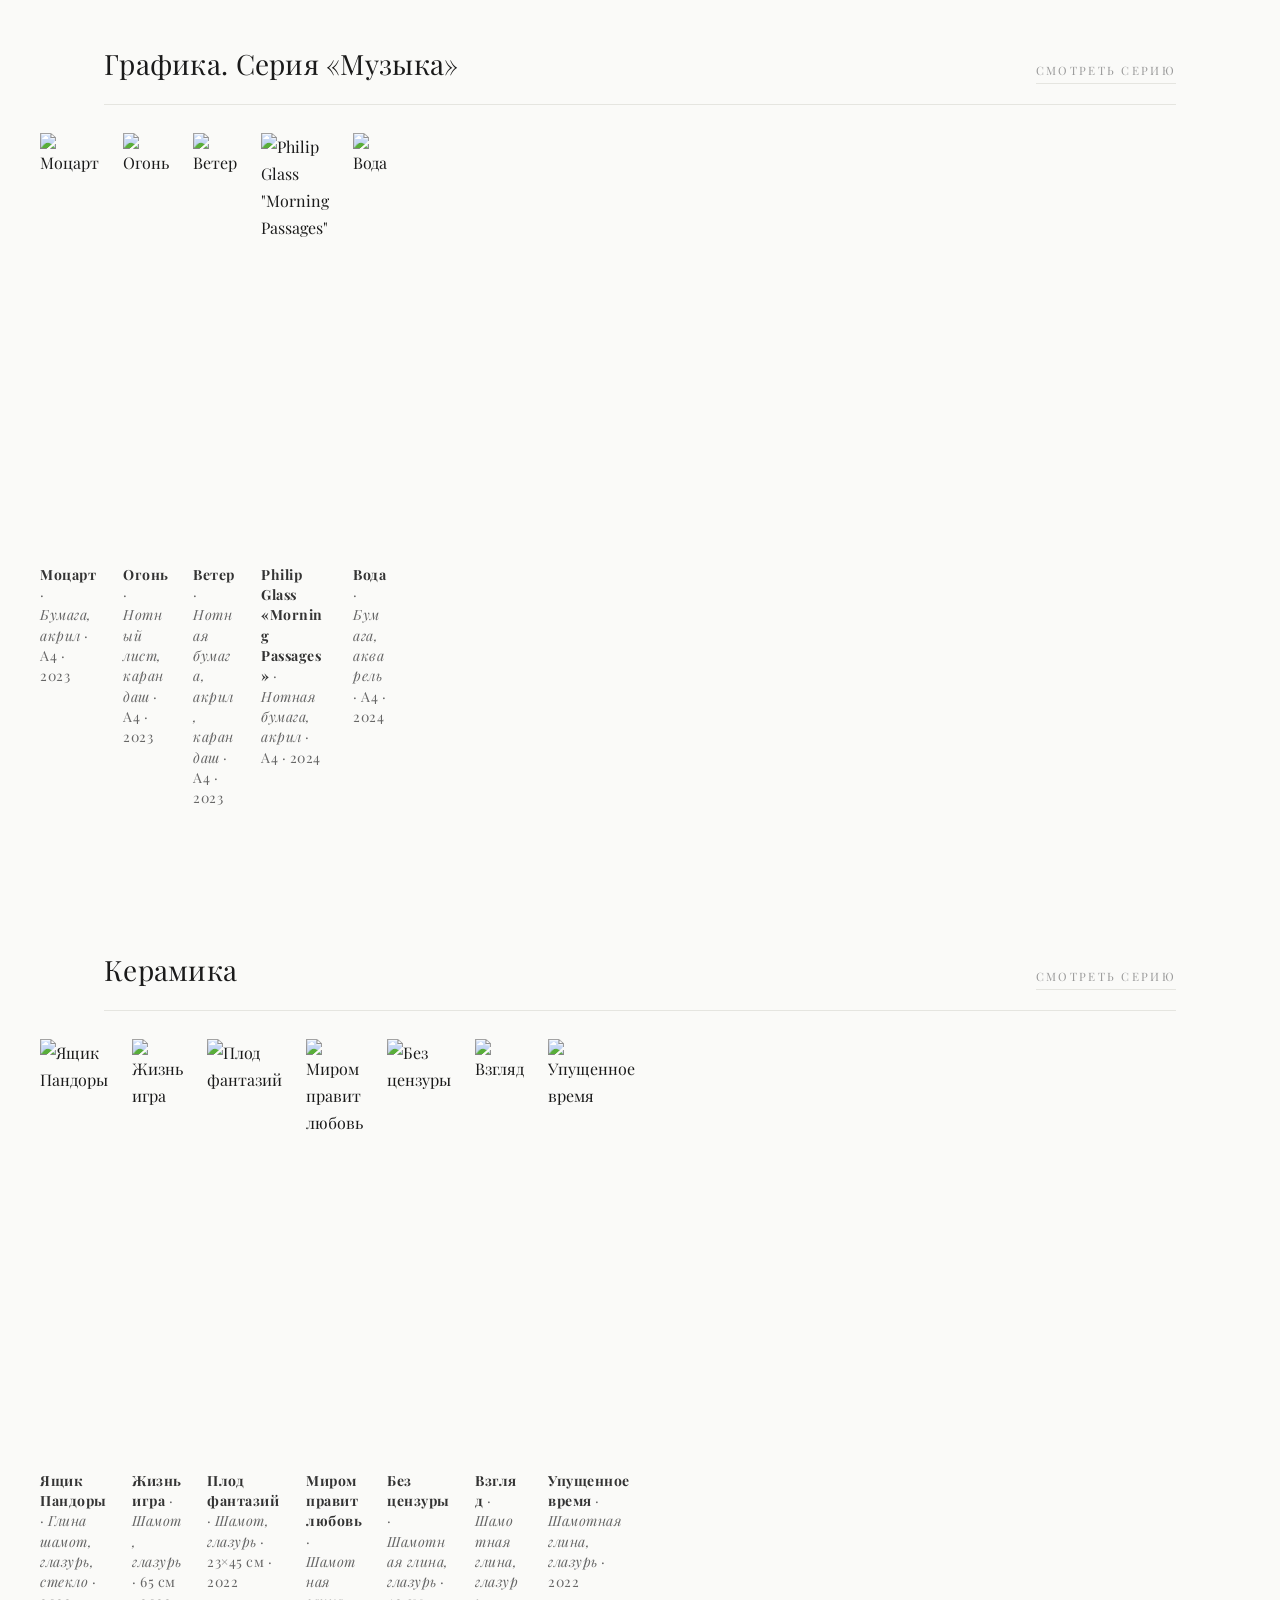
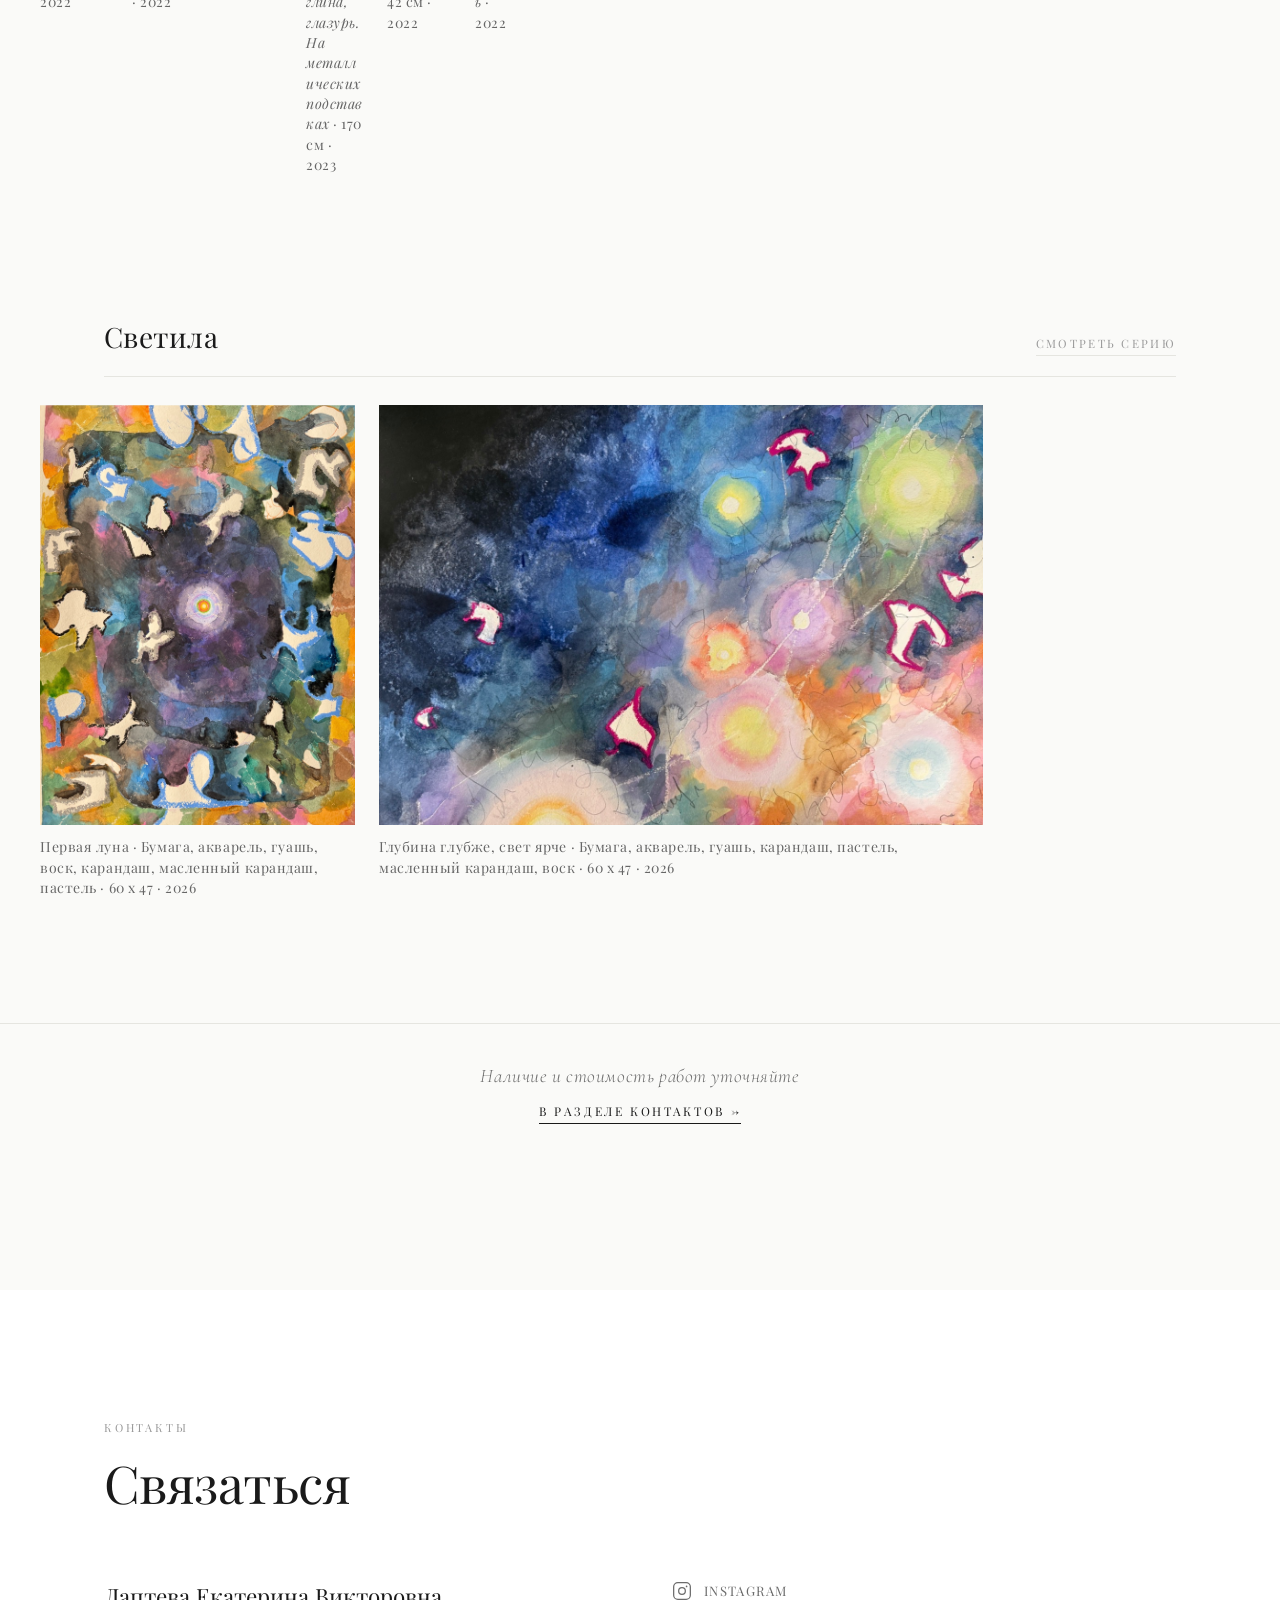
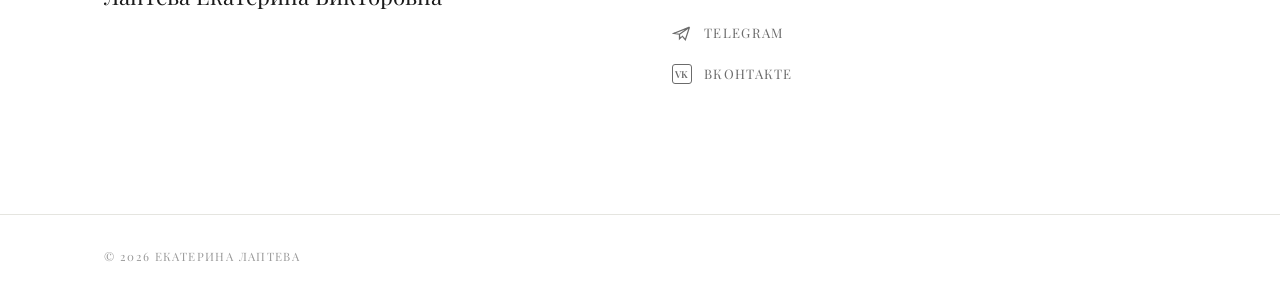
==== commit df64969b: "Auto: update paintings (2026-07-19 19:40 UTC)" ====
--- a/index.html
+++ b/index.html
@@ -579,6 +579,10 @@
               <img src="images/Первая луна.jpeg" alt="Первая луна" loading="lazy" />
               <p class="card-caption"><span>Первая луна</span> · <span>Бумага, акварель, гуашь, воск, карандаш, масленный карандаш, пастель</span> · 60 х 47 · 2026</p>
             </div>
+            <div class="card" role="listitem">
+              <img src="images/Глубина глубже, свет ярче.jpeg" alt="Глубина глубже, свет ярче" loading="lazy" />
+              <p class="card-caption"><span>Глубина глубже, свет ярче</span> · <span>Бумага, акварель, гуашь, карандаш, пастель, масленный карандаш, воск</span> · 60 х 47 · 2026</p>
+            </div>
           </div>
         </div>
       </article>
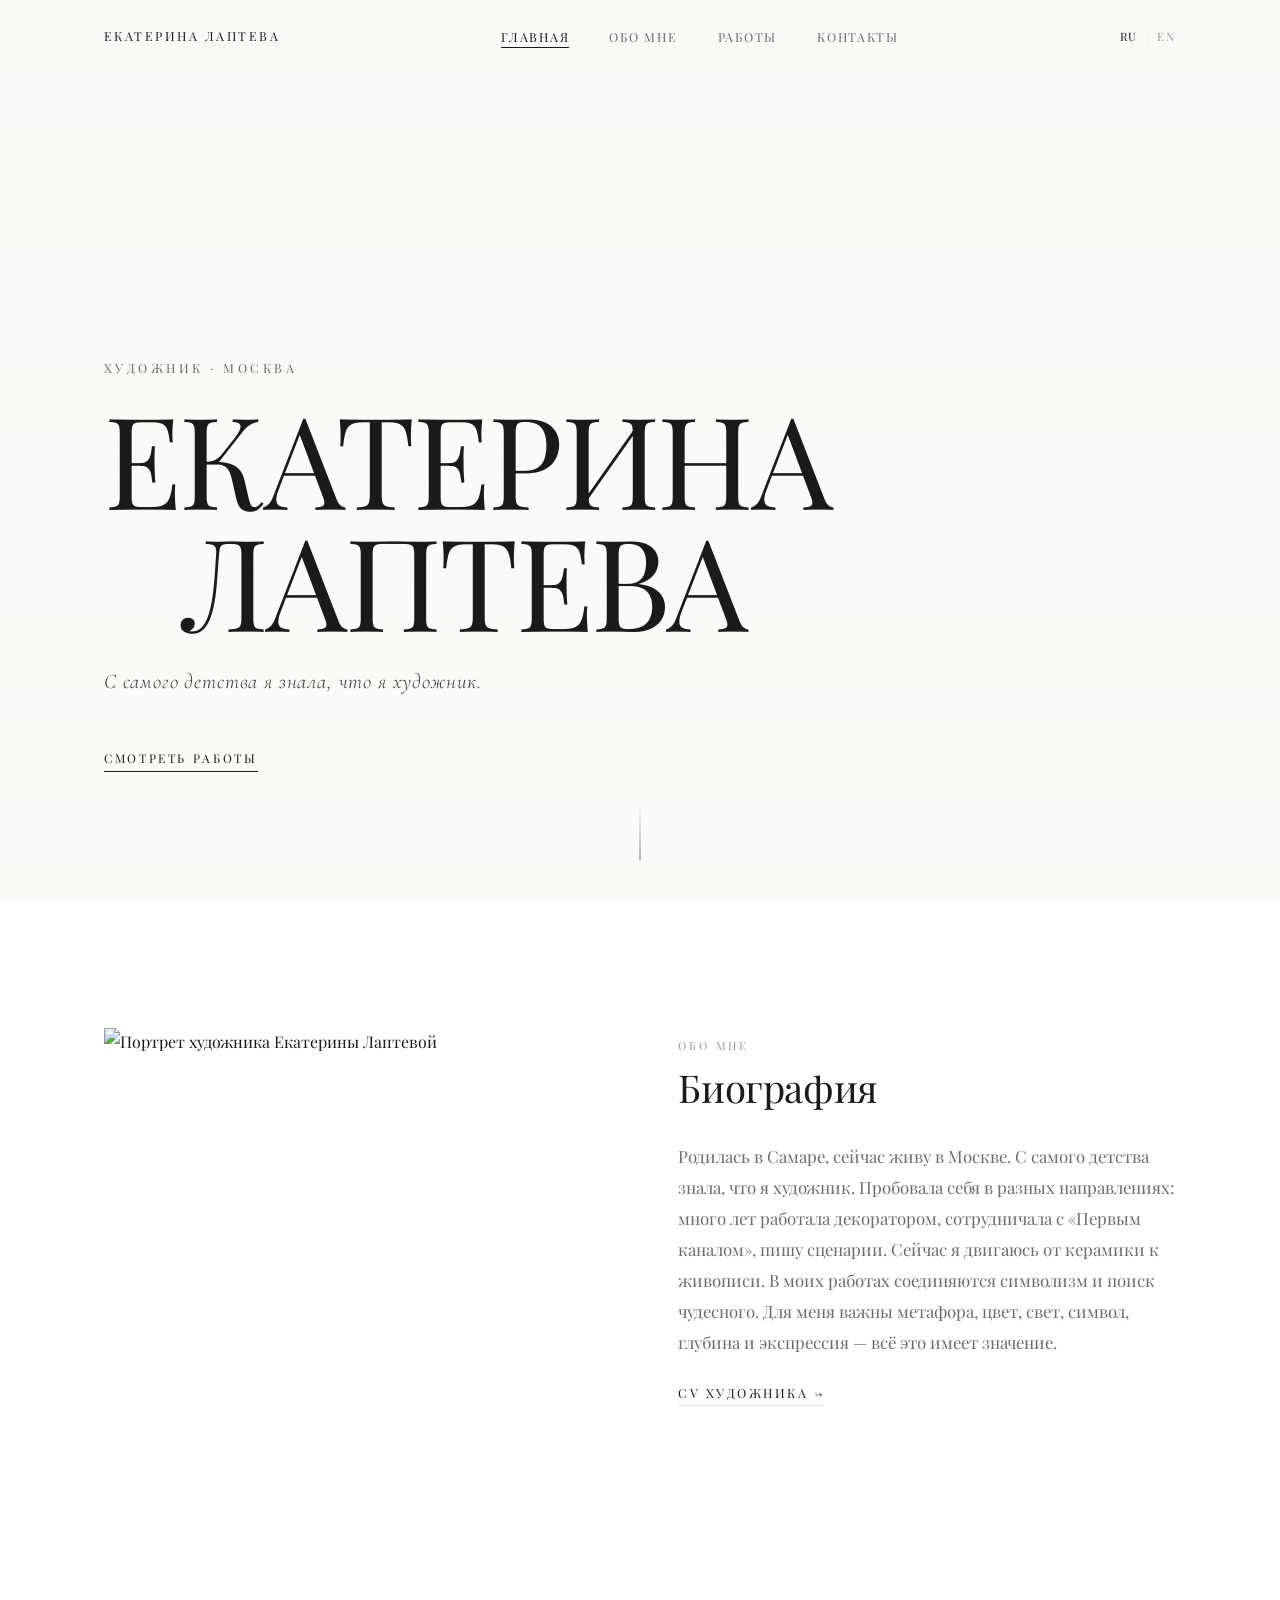
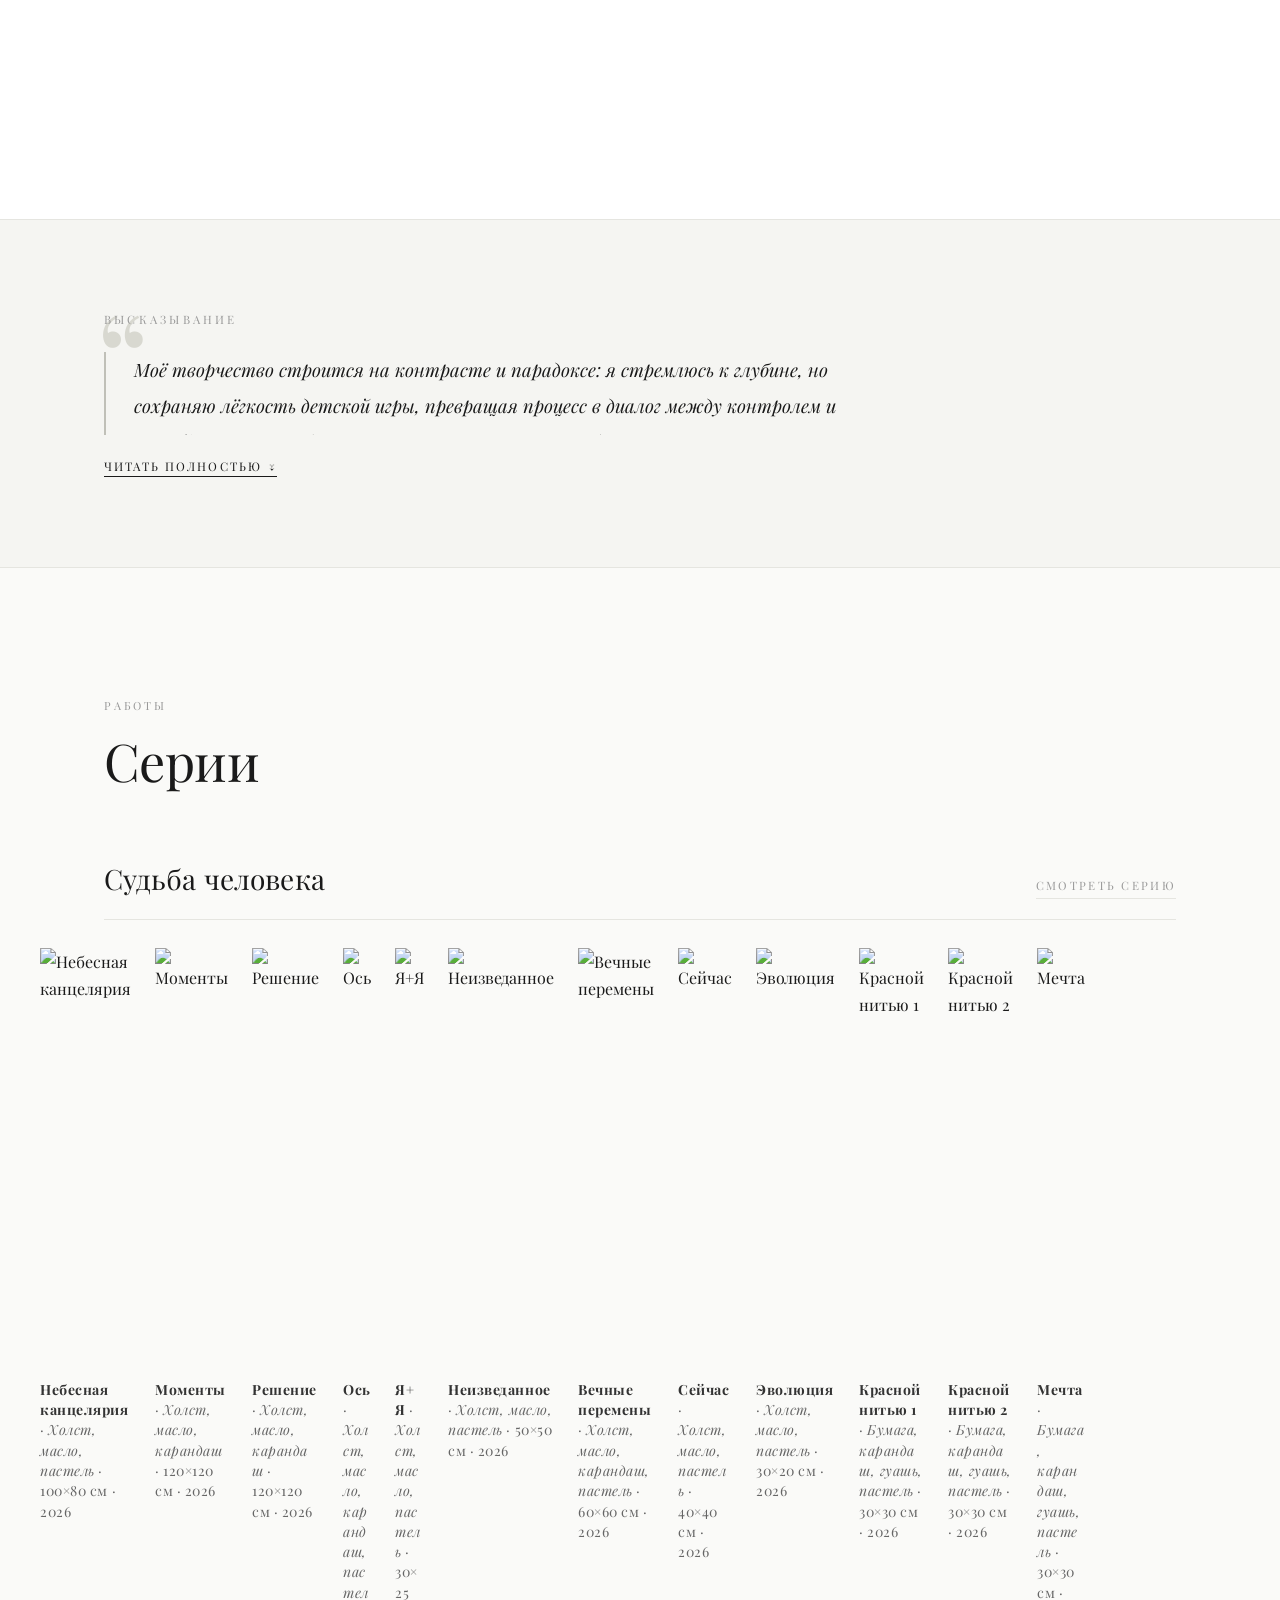
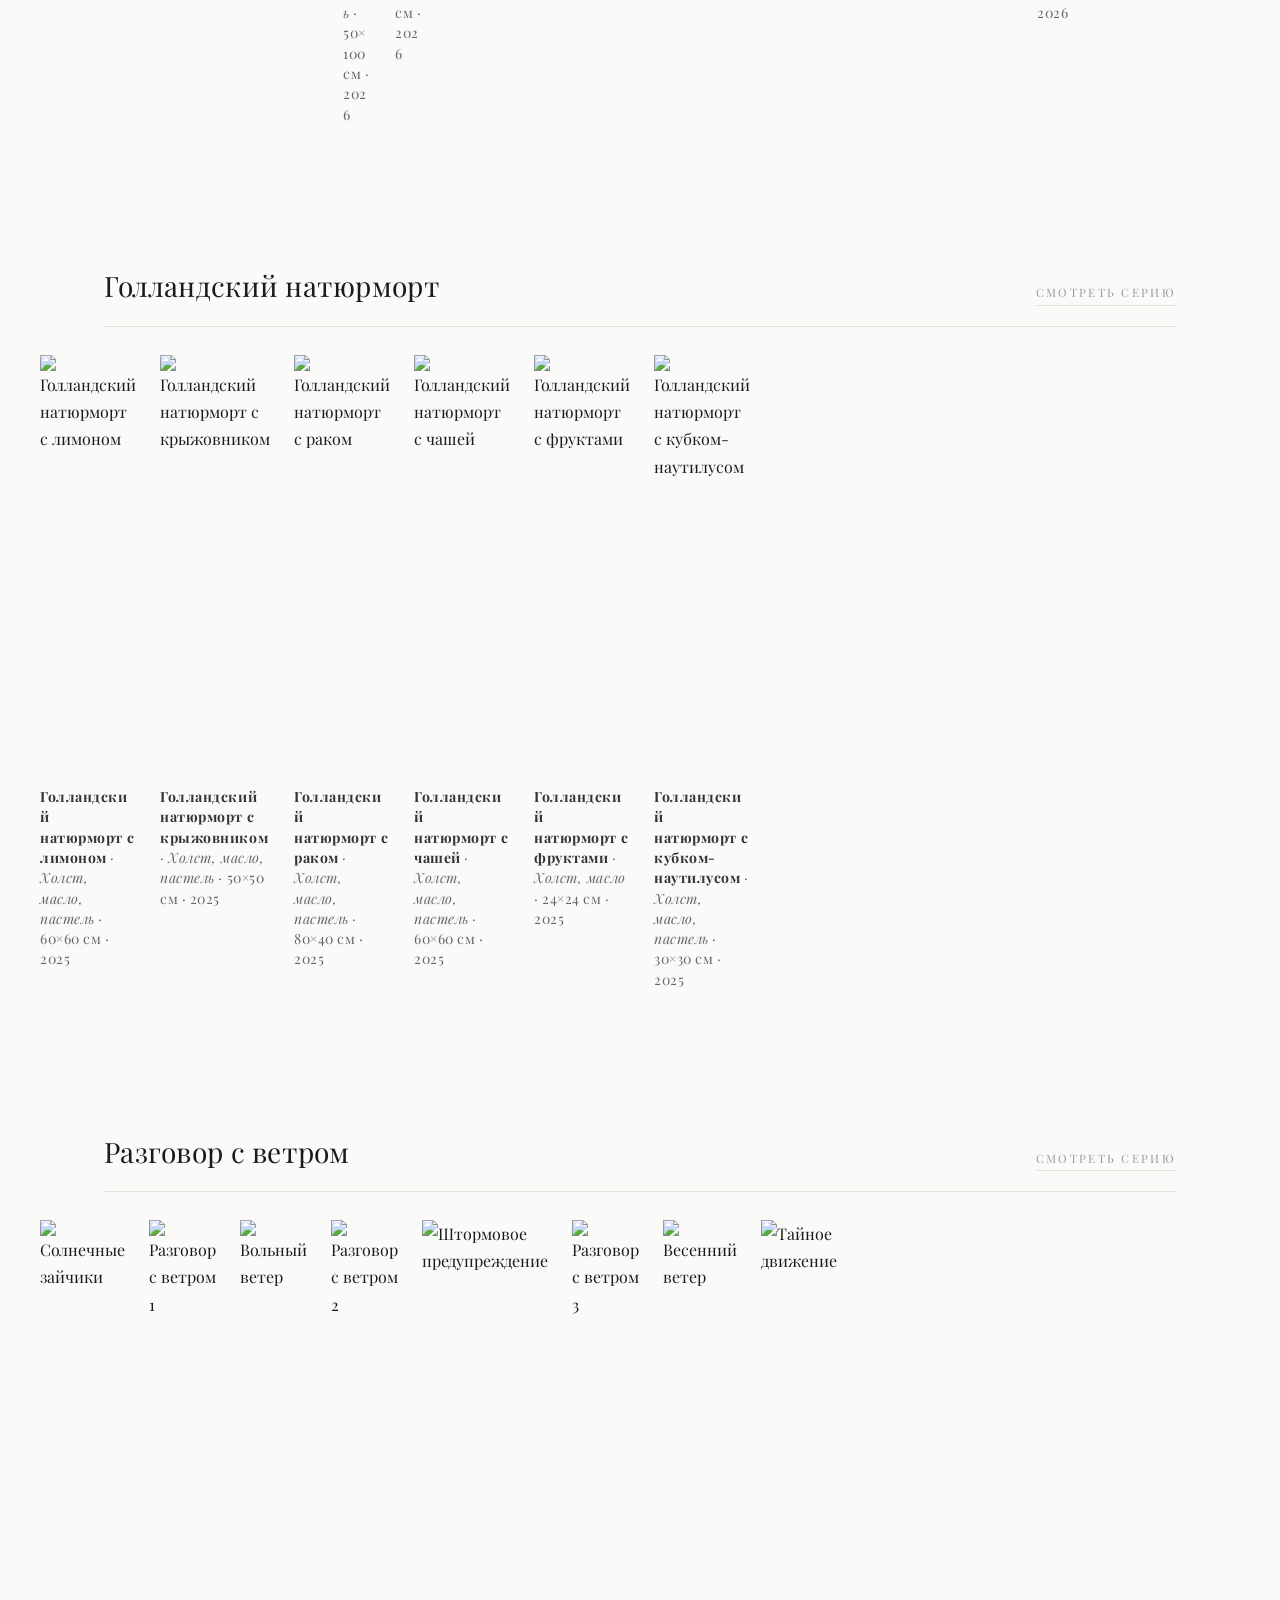
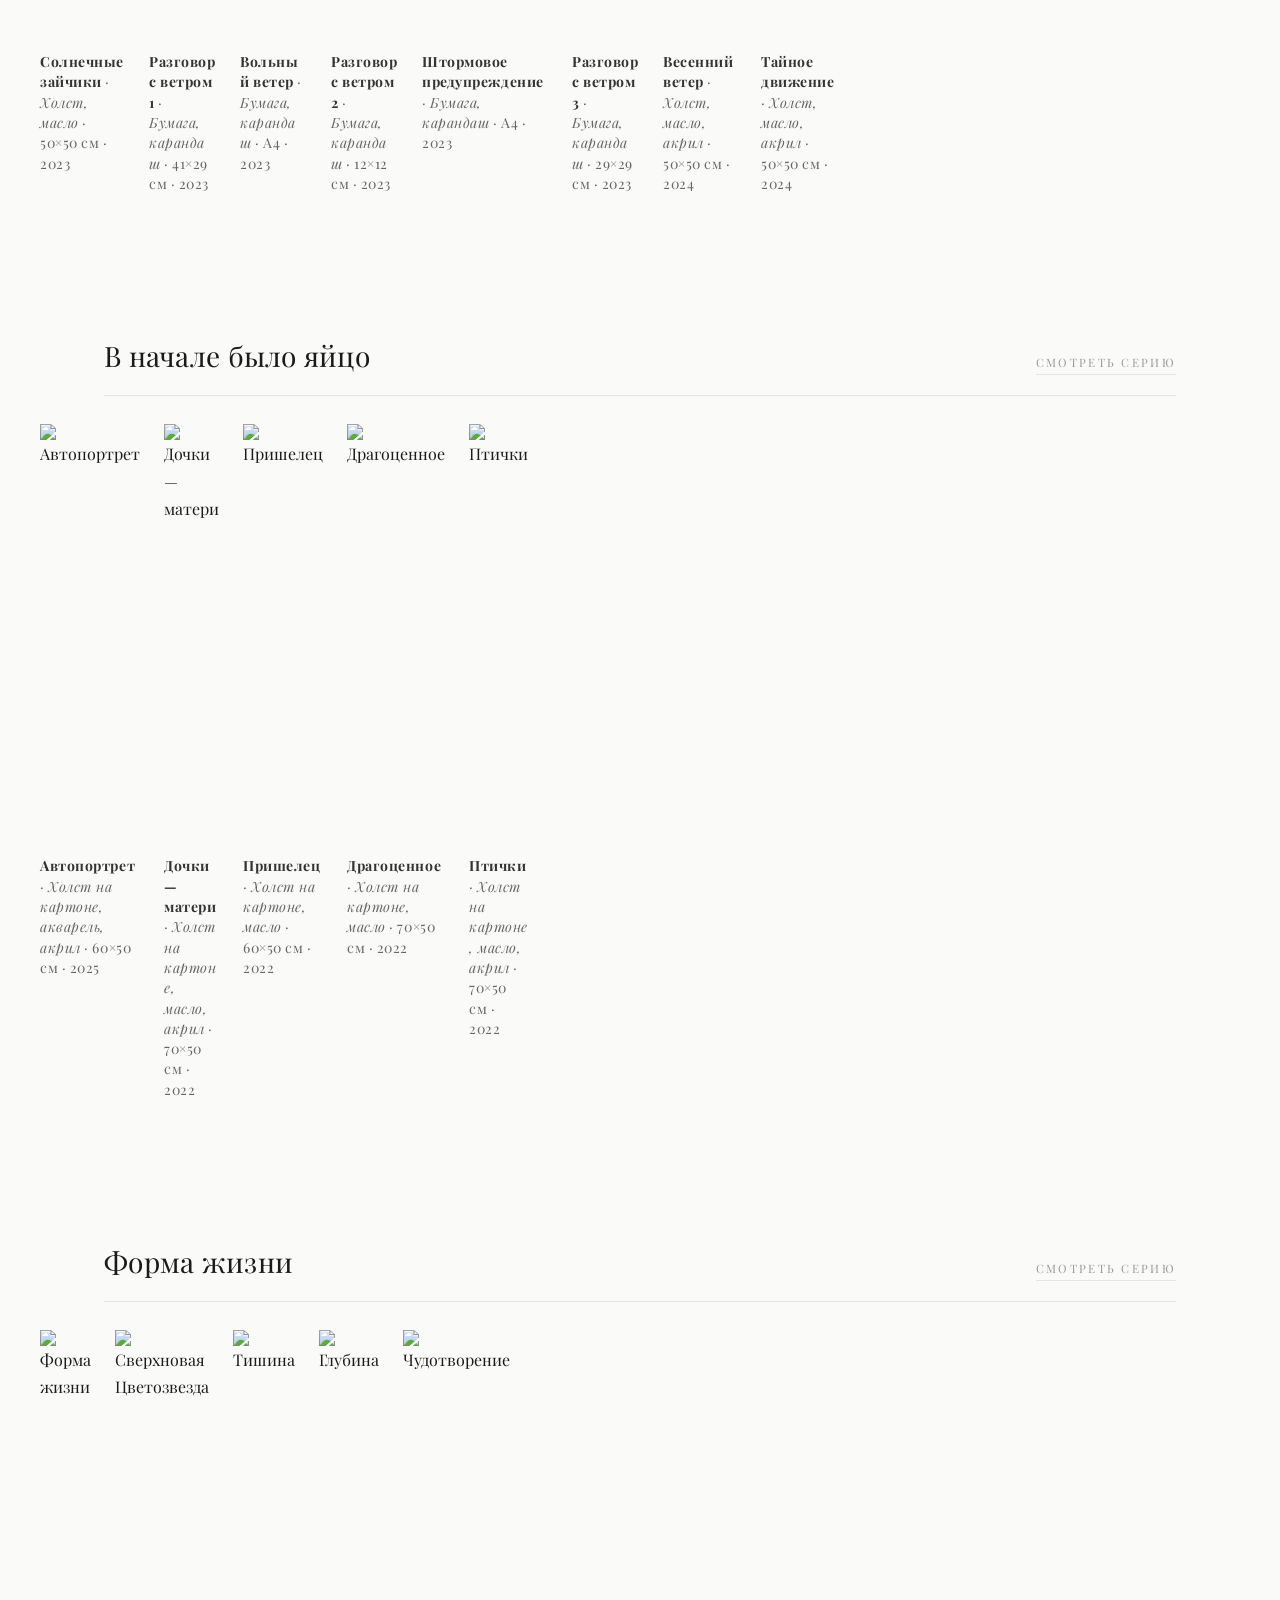
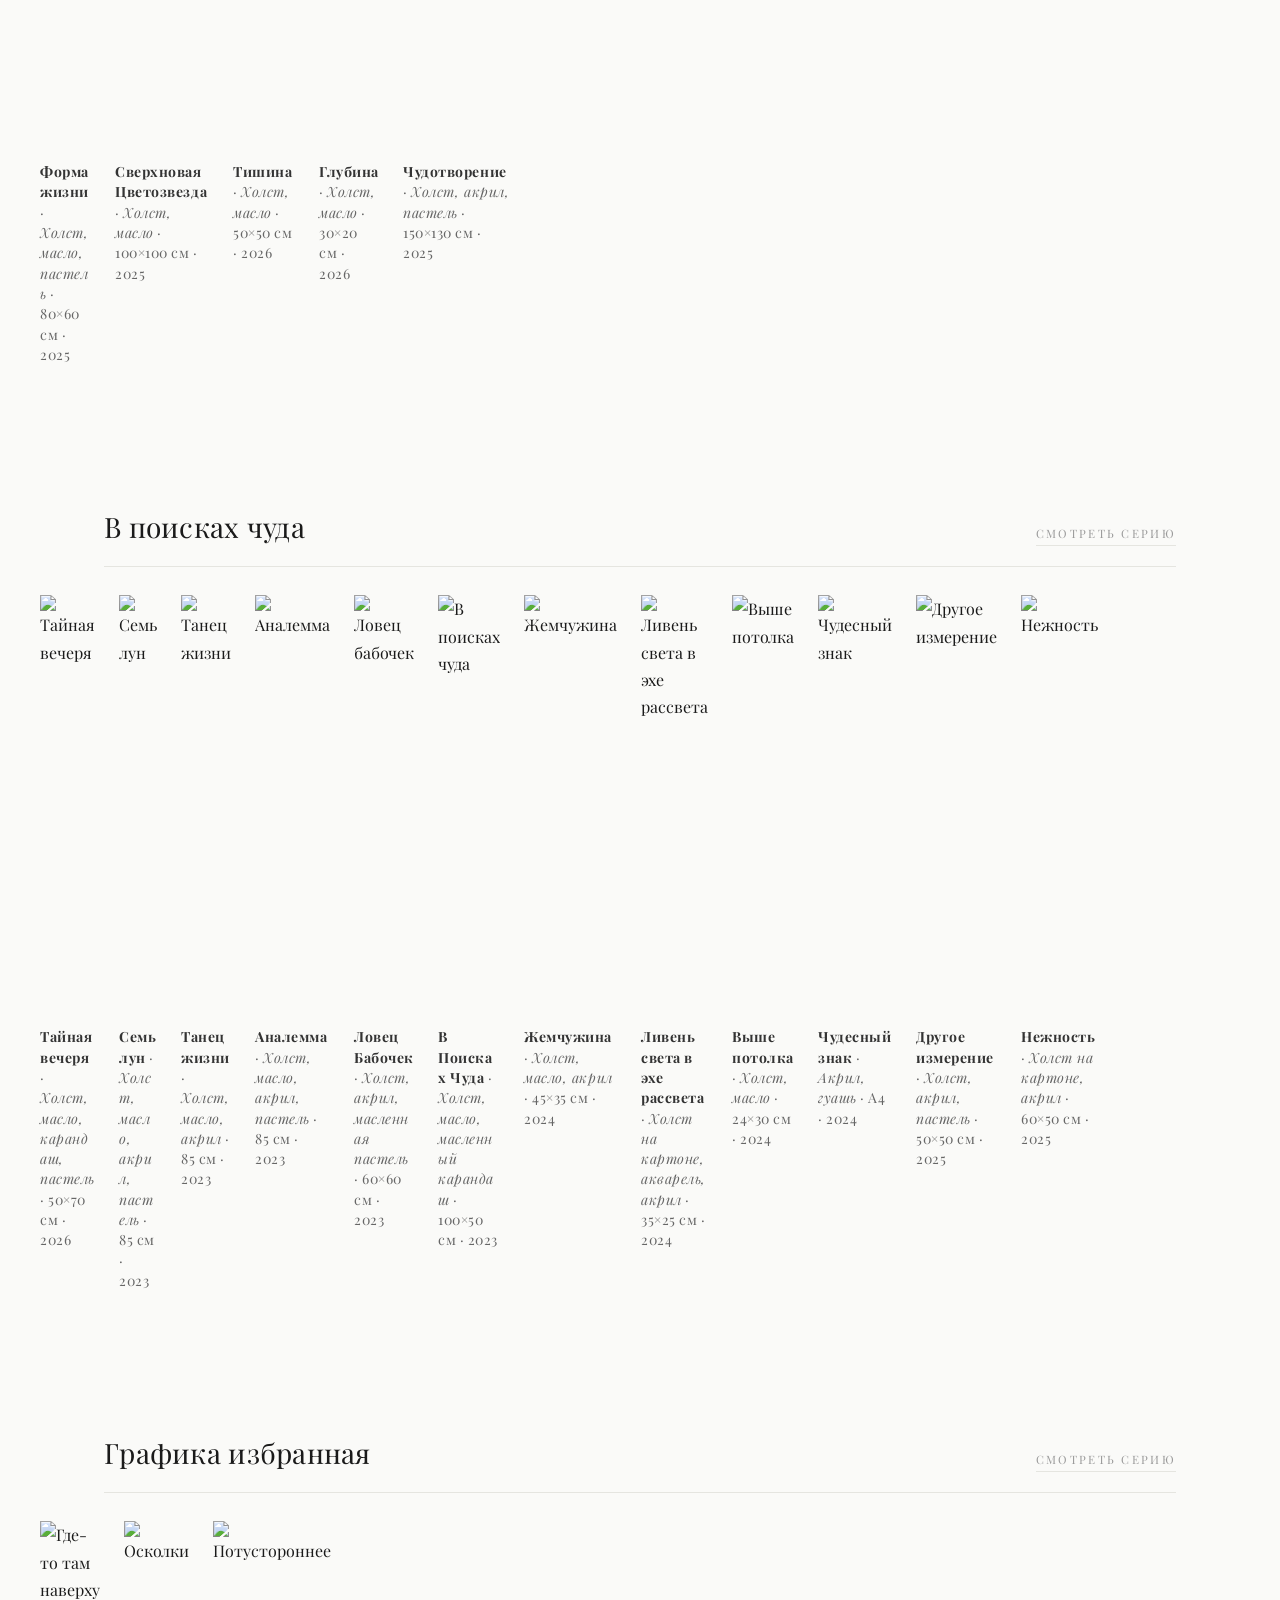
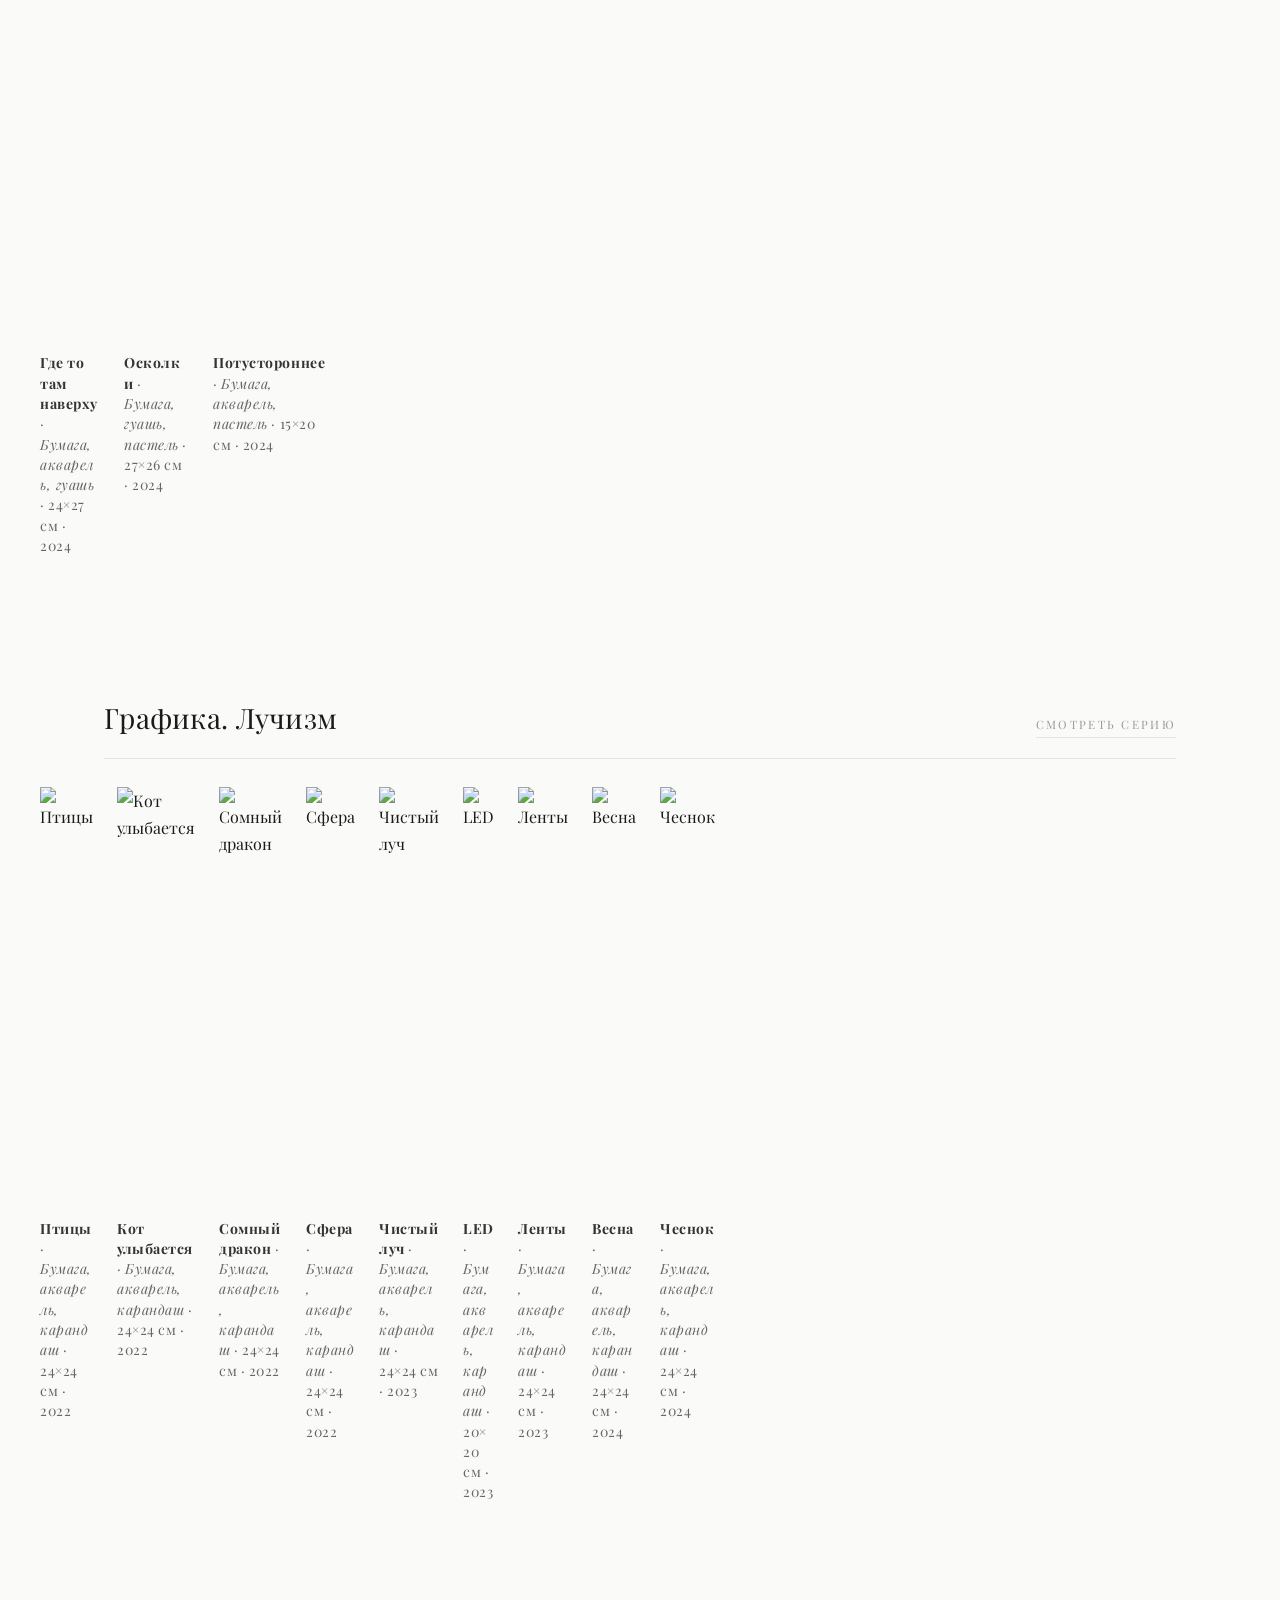
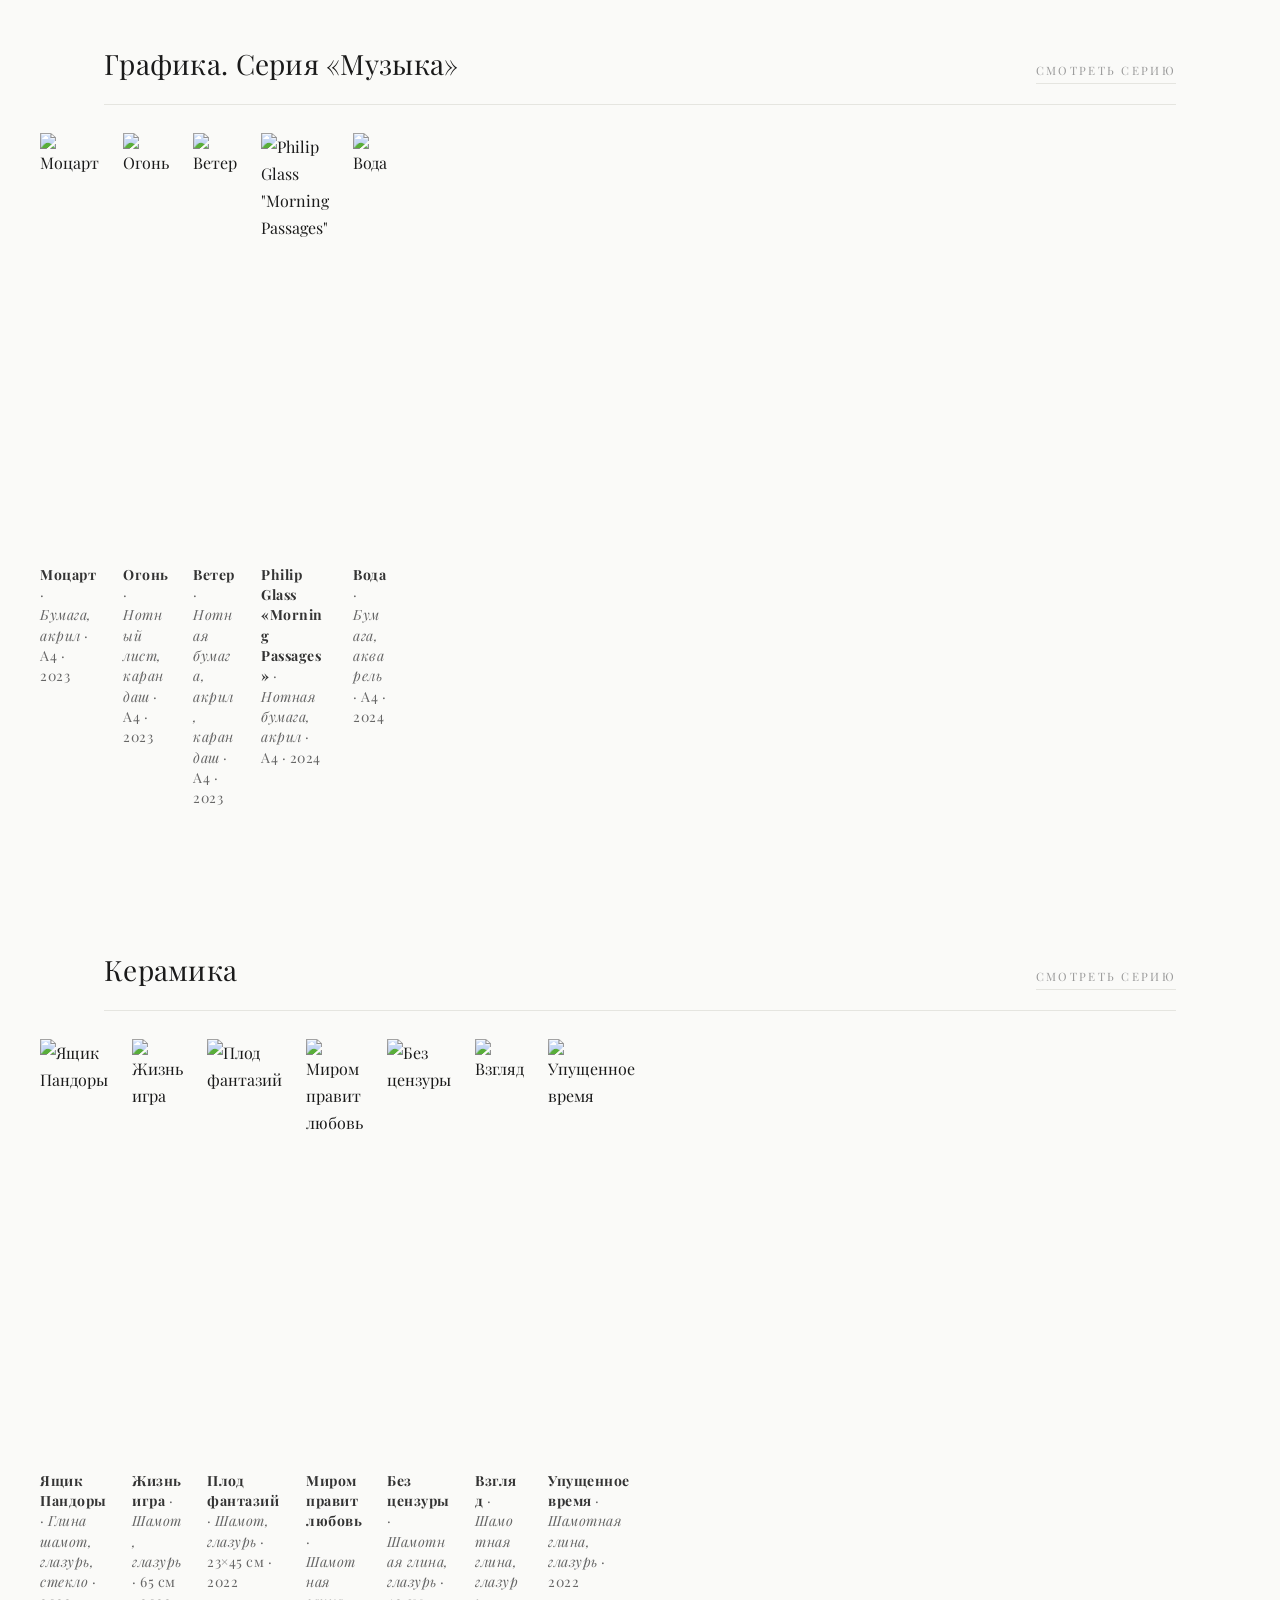
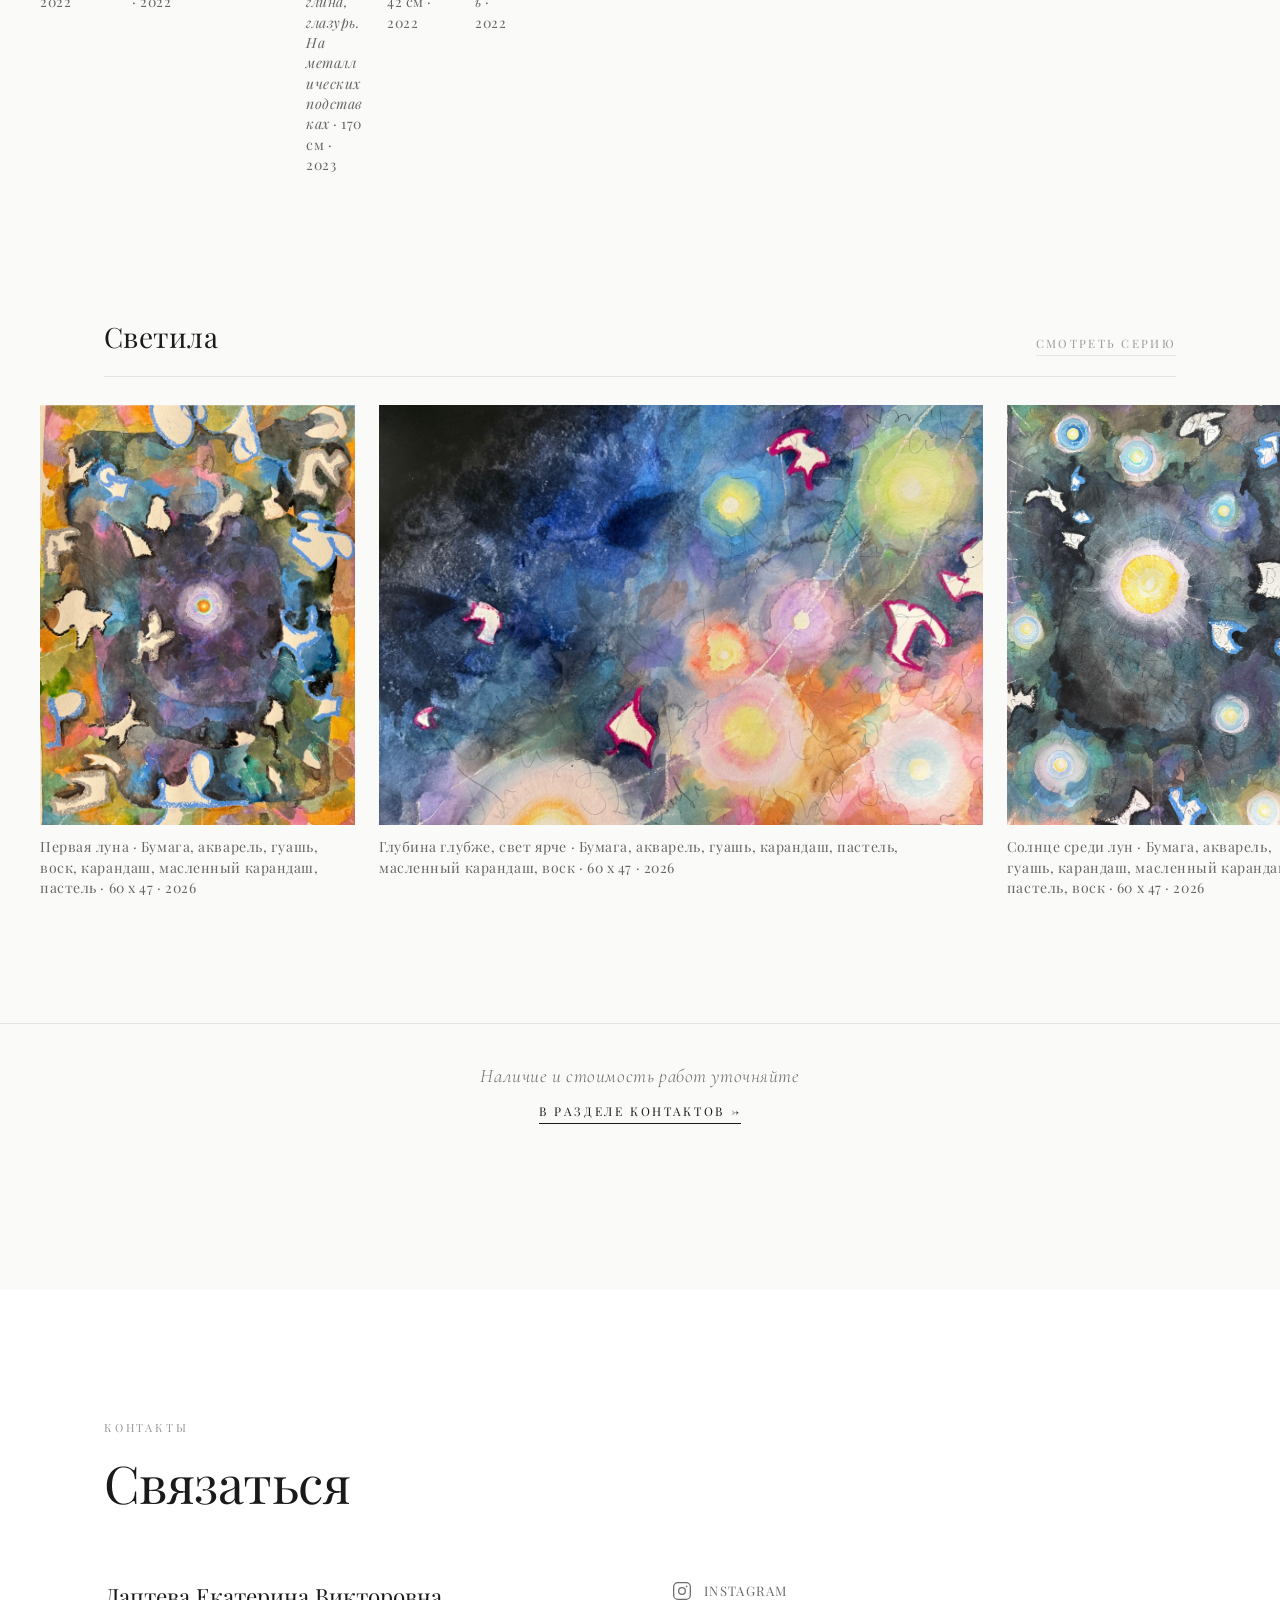
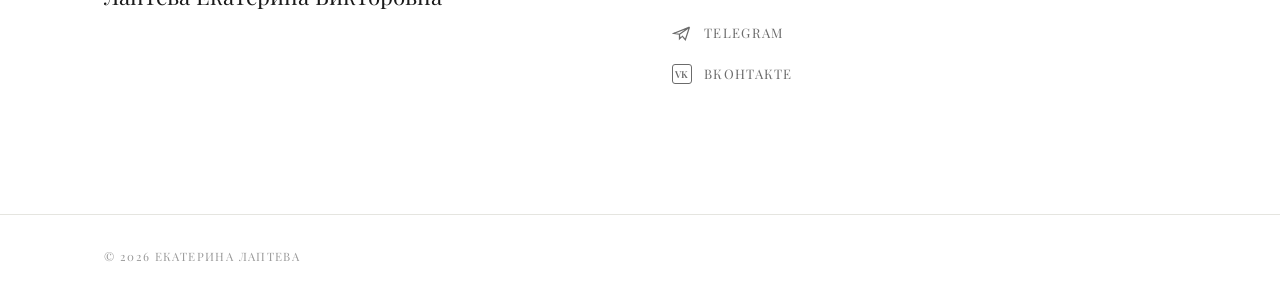
==== commit 44560f02: "Auto: update paintings (2026-07-22 07:48 UTC)" ====
--- a/index.html
+++ b/index.html
@@ -583,6 +583,10 @@
               <img src="images/Глубина глубже, свет ярче.jpeg" alt="Глубина глубже, свет ярче" loading="lazy" />
               <p class="card-caption"><span>Глубина глубже, свет ярче</span> · <span>Бумага, акварель, гуашь, карандаш, пастель, масленный карандаш, воск</span> · 60 х 47 · 2026</p>
             </div>
+            <div class="card" role="listitem">
+              <img src="images/Солнце среди лун.jpeg" alt="Солнце среди лун" loading="lazy" />
+              <p class="card-caption"><span>Солнце среди лун</span> · <span>Бумага, акварель, гуашь, карандаш, масленный карандаш, пастель, воск</span> · 60 х 47 · 2026</p>
+            </div>
           </div>
         </div>
       </article>
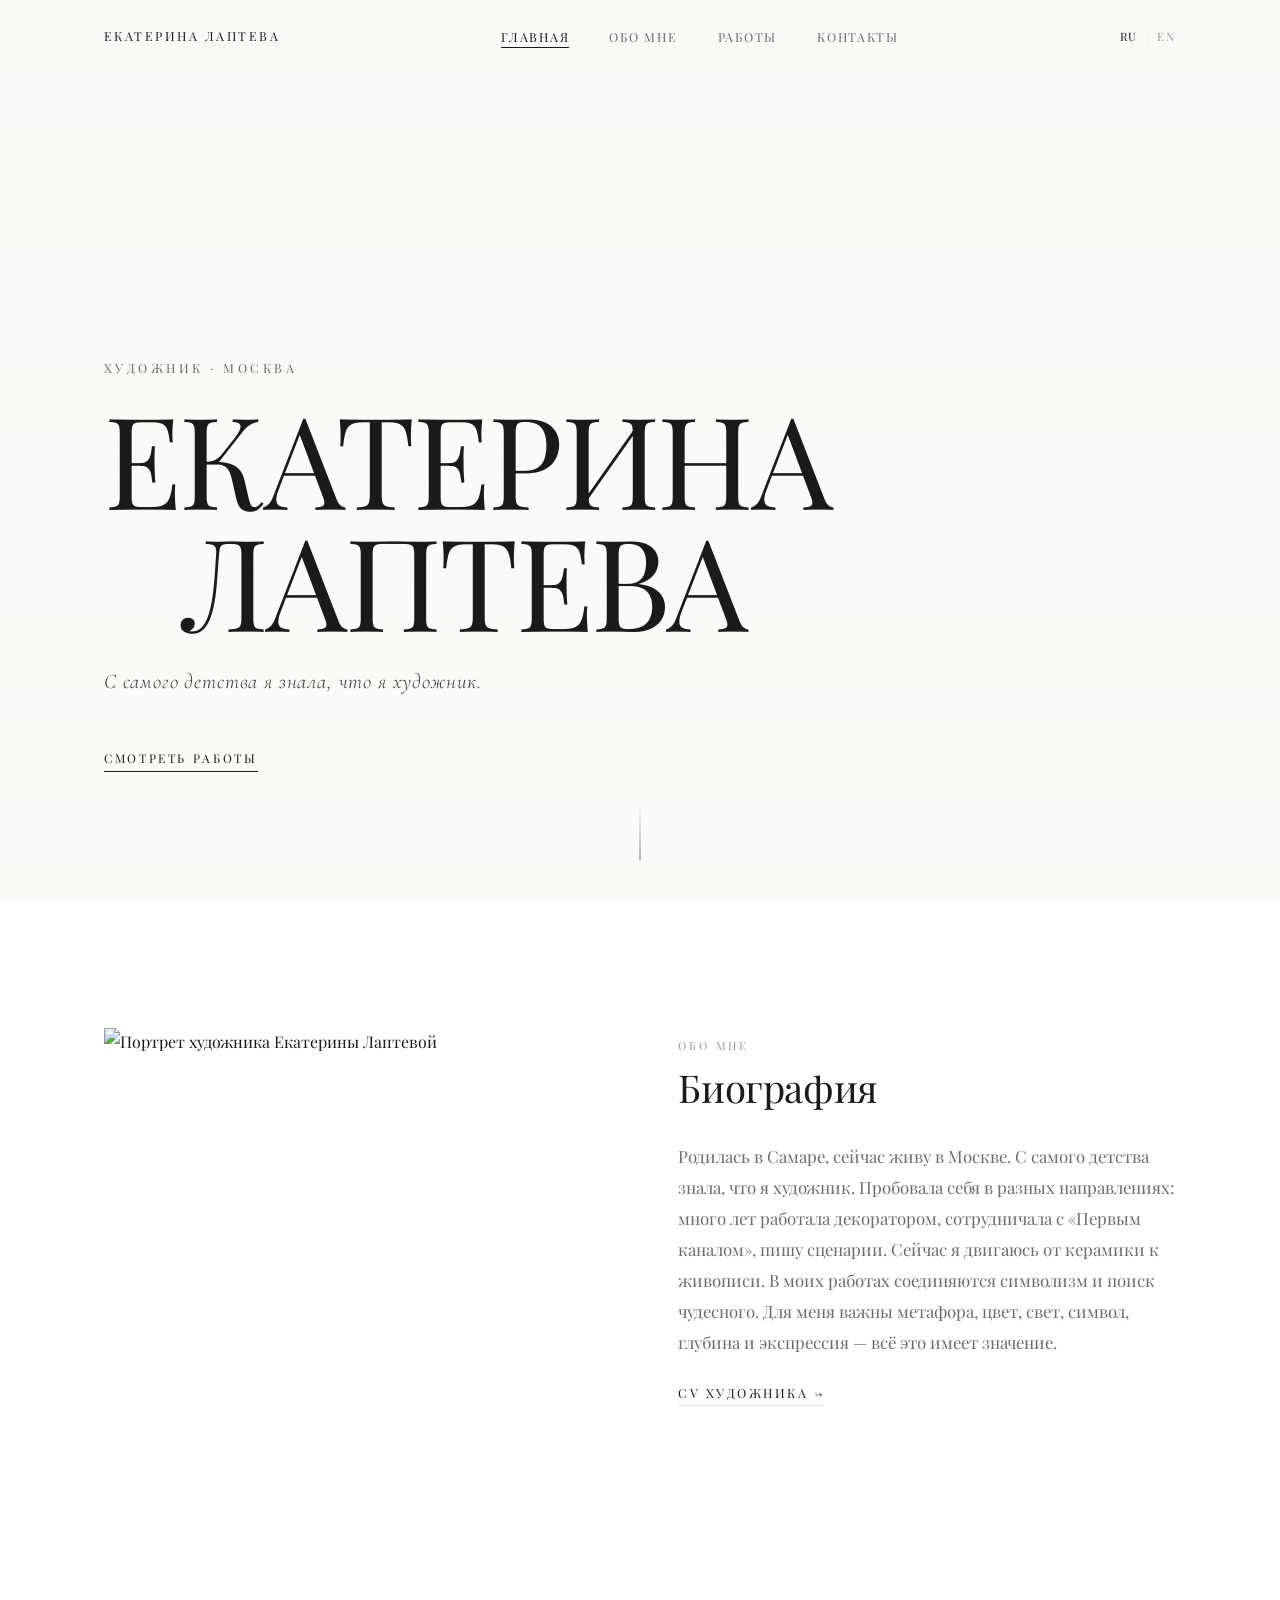
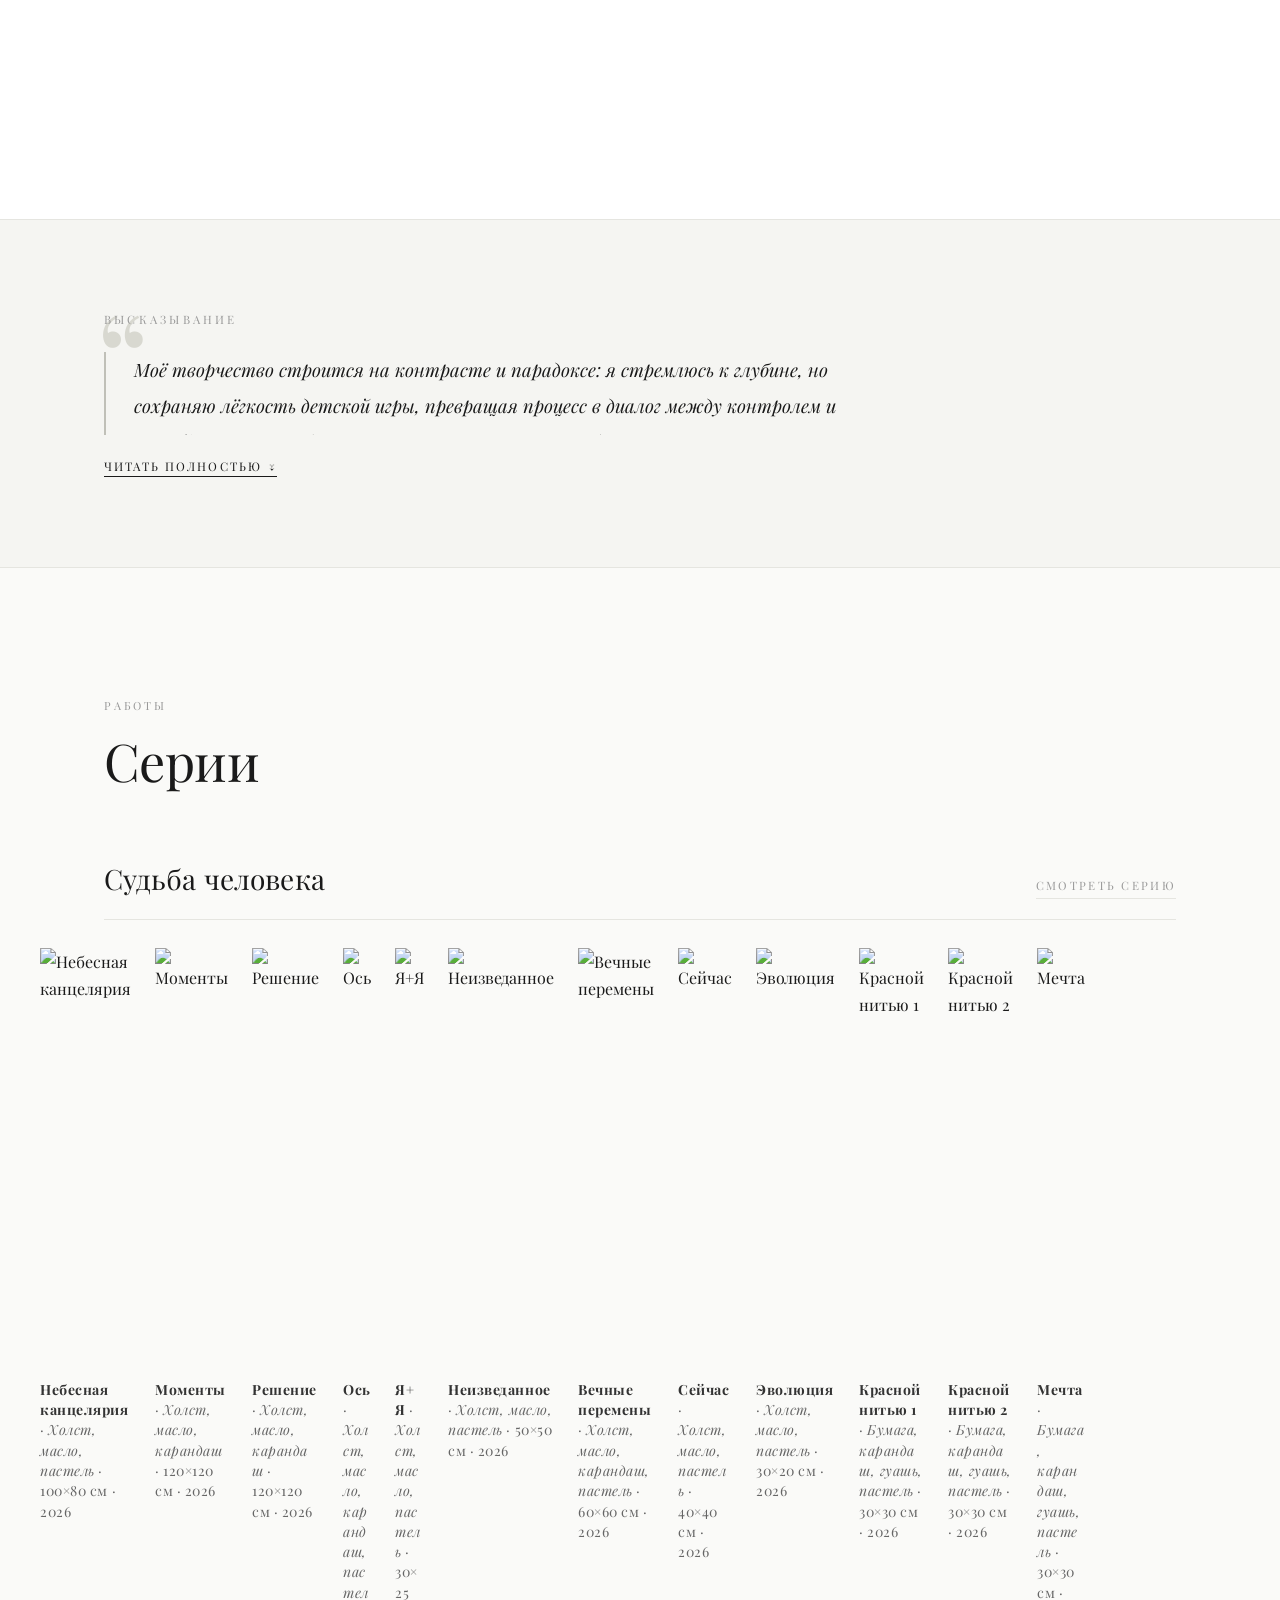
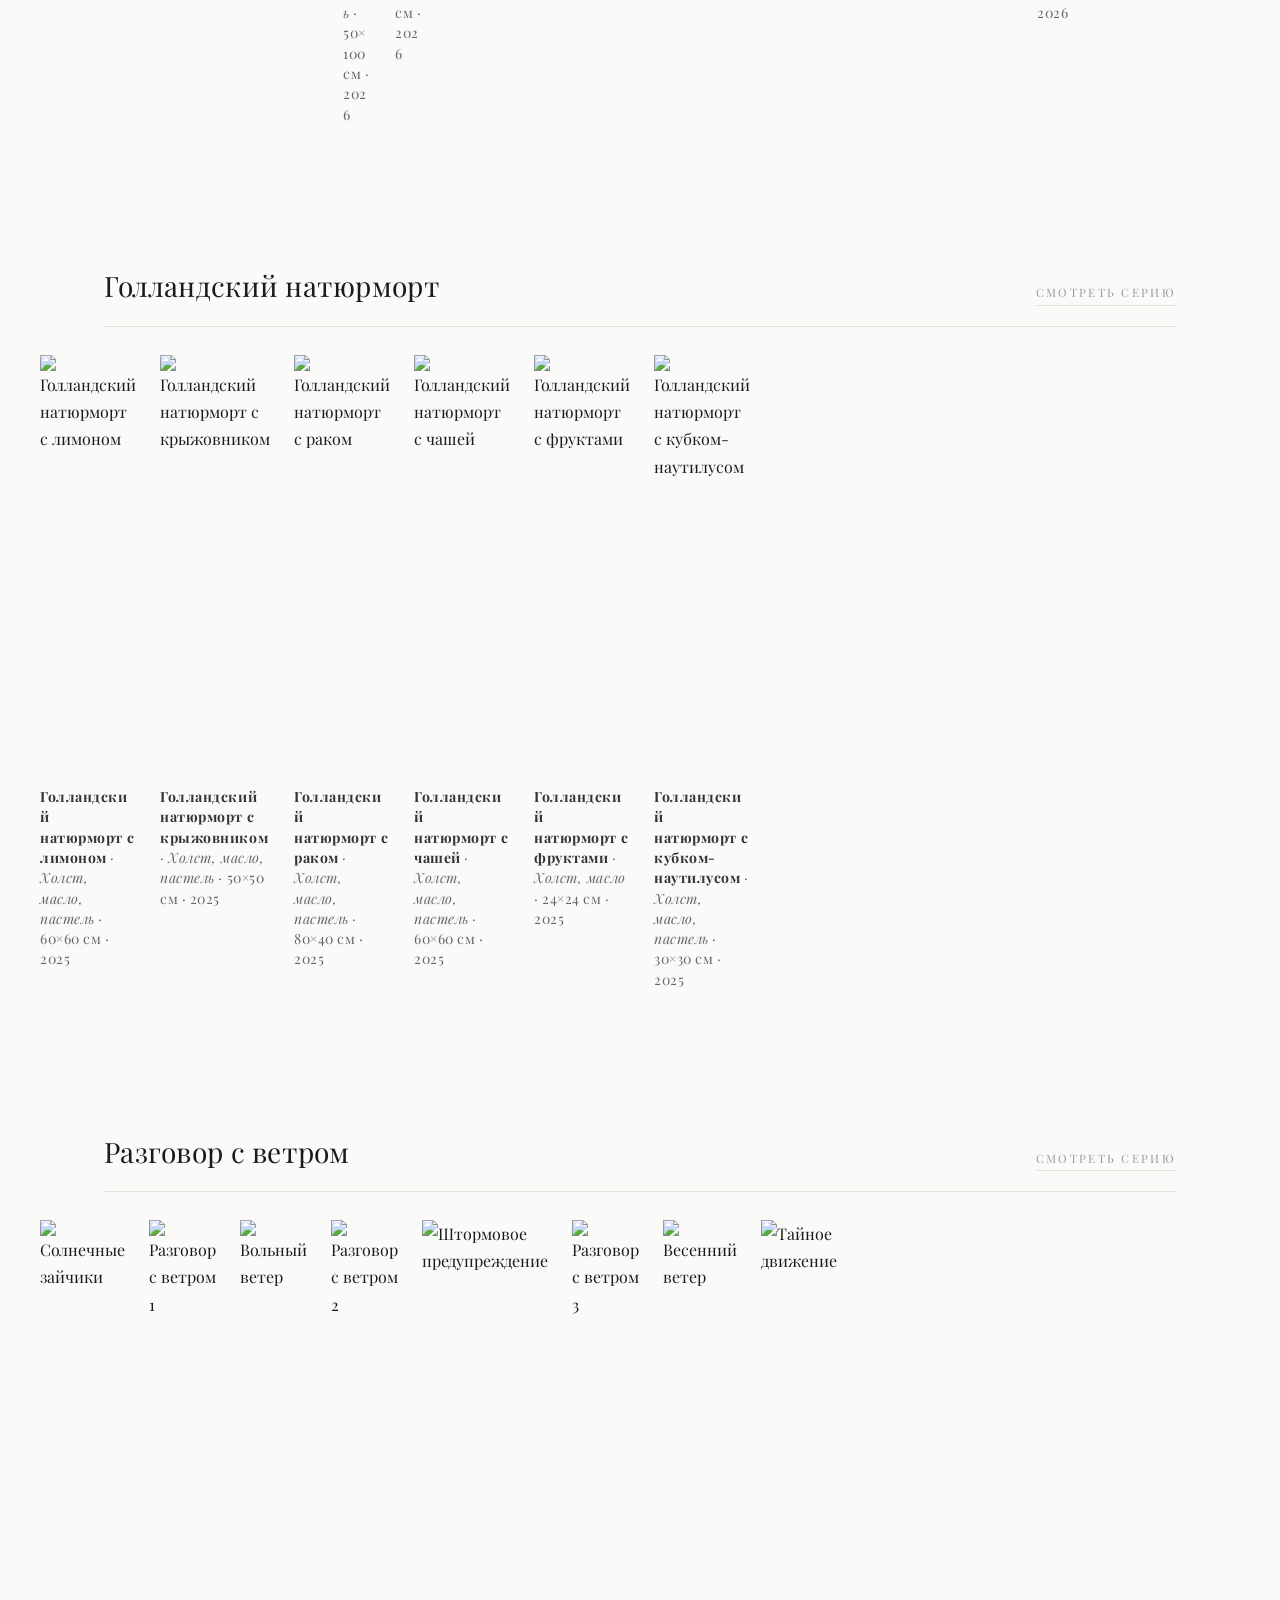
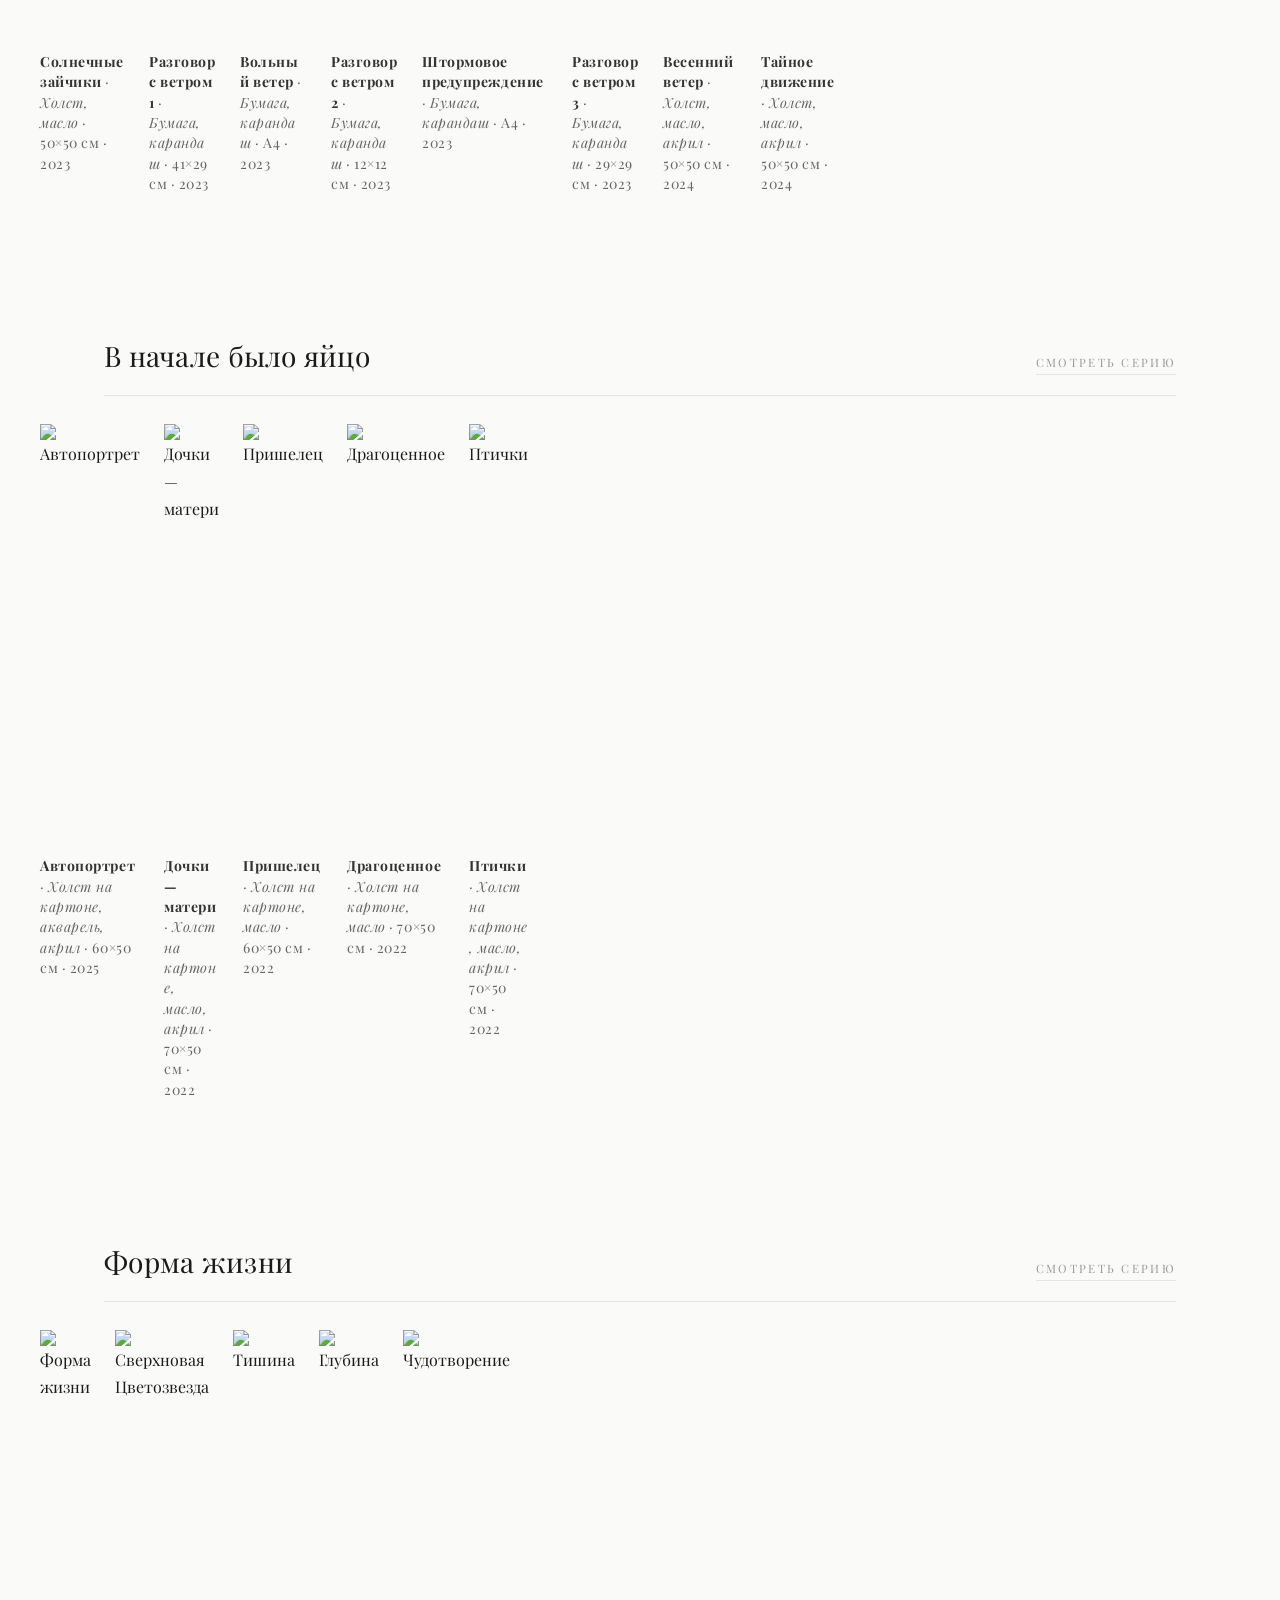
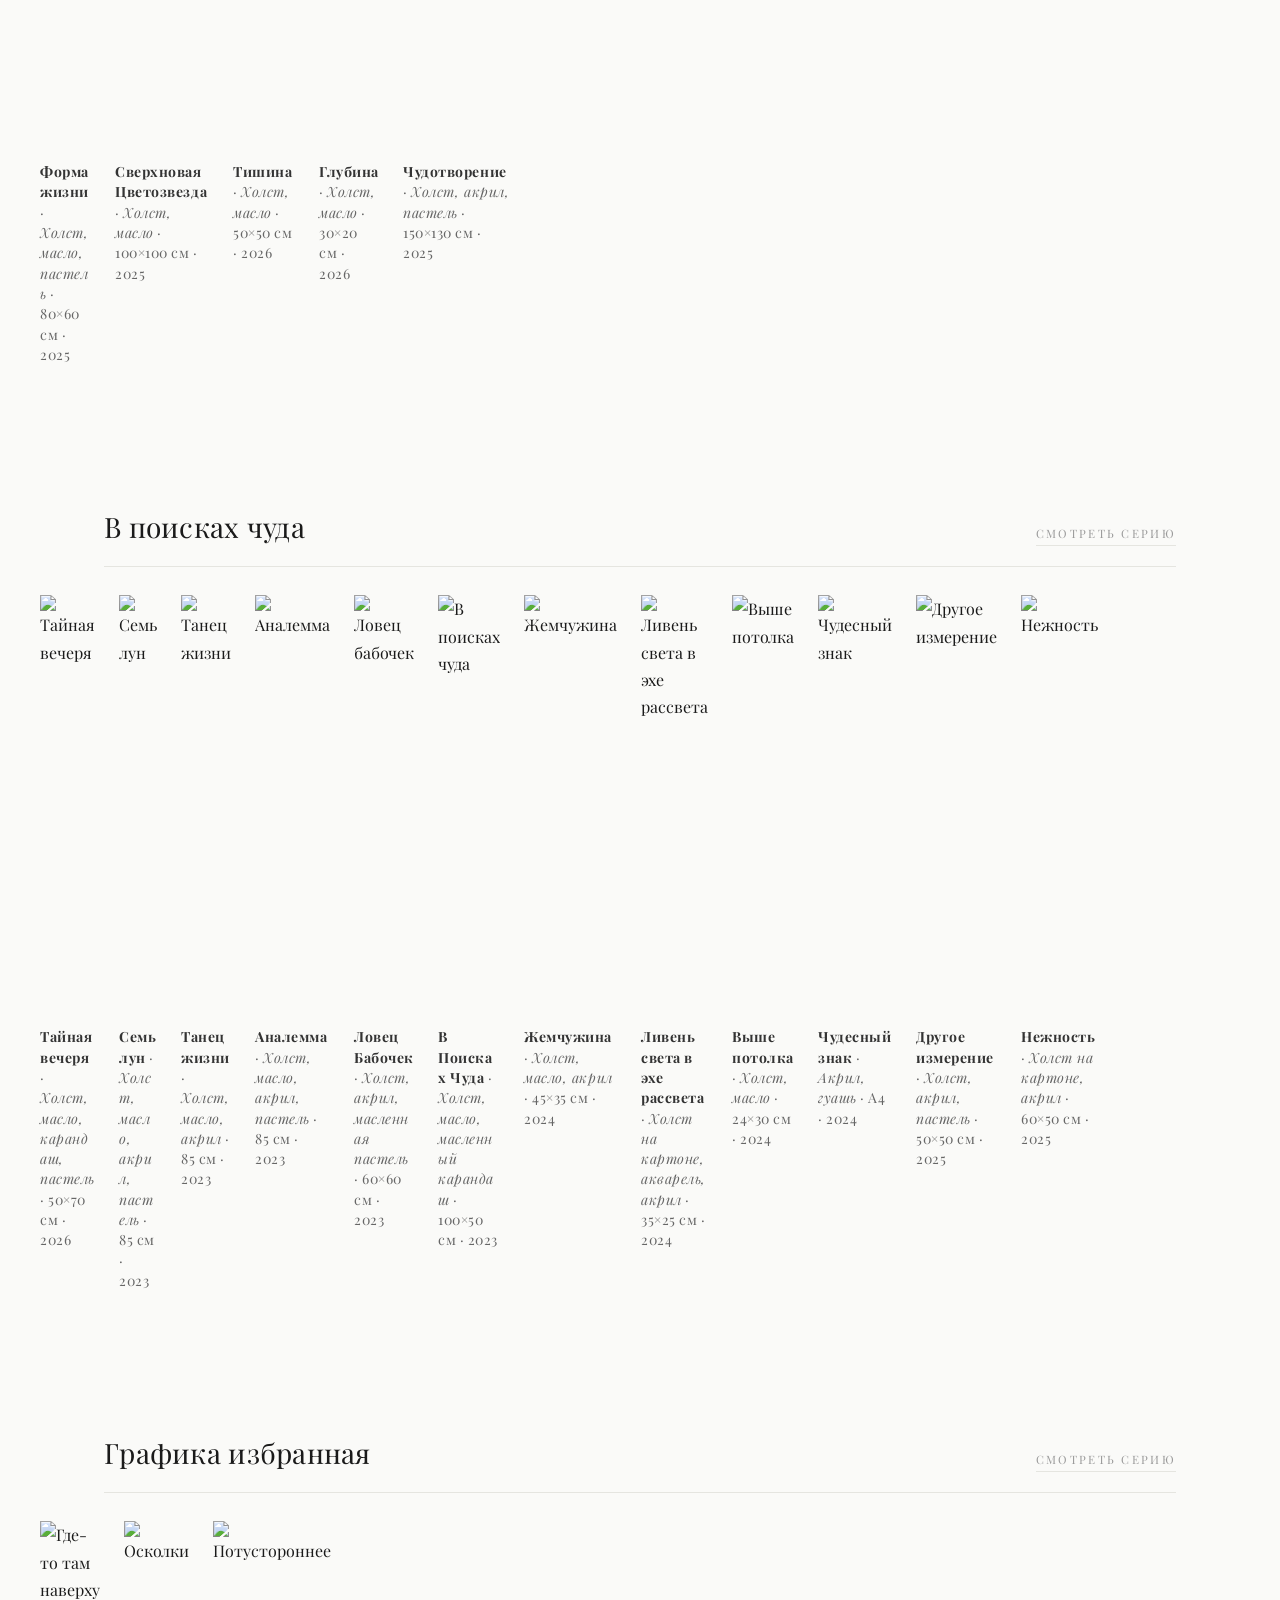
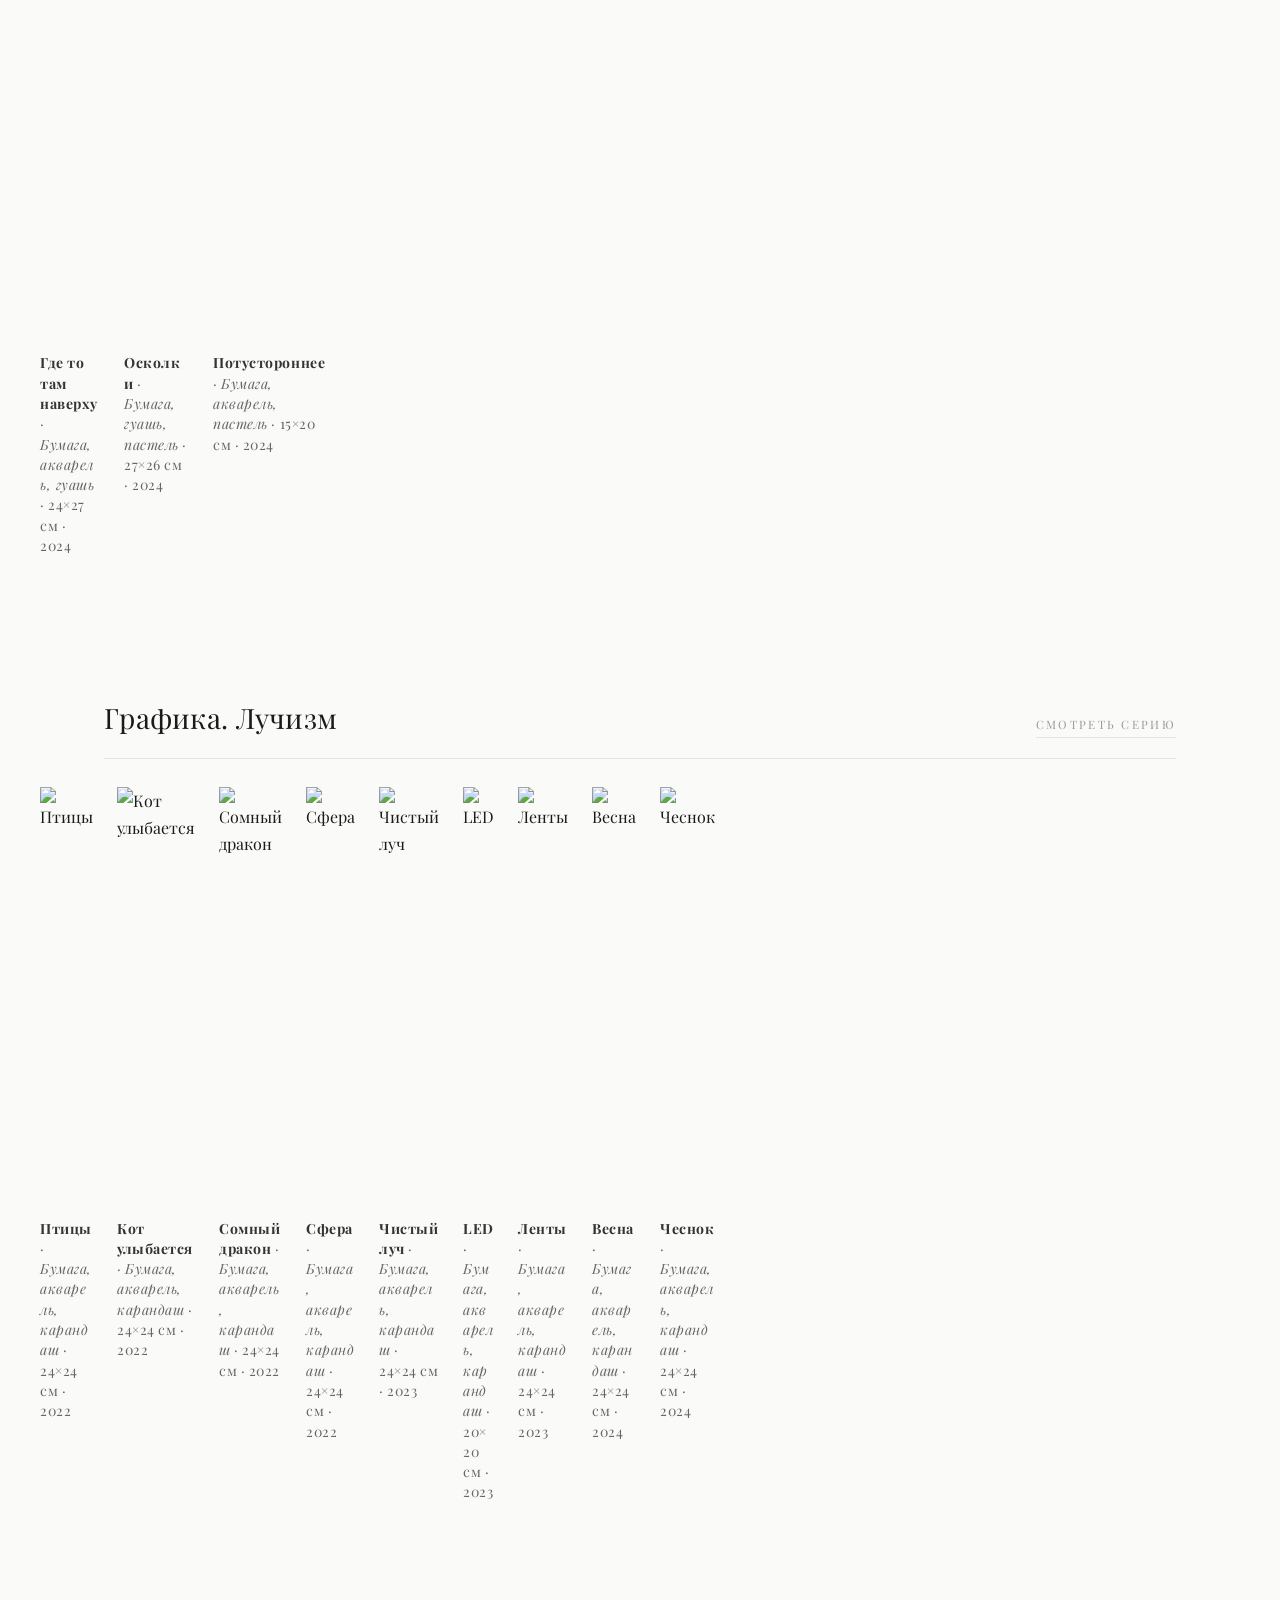
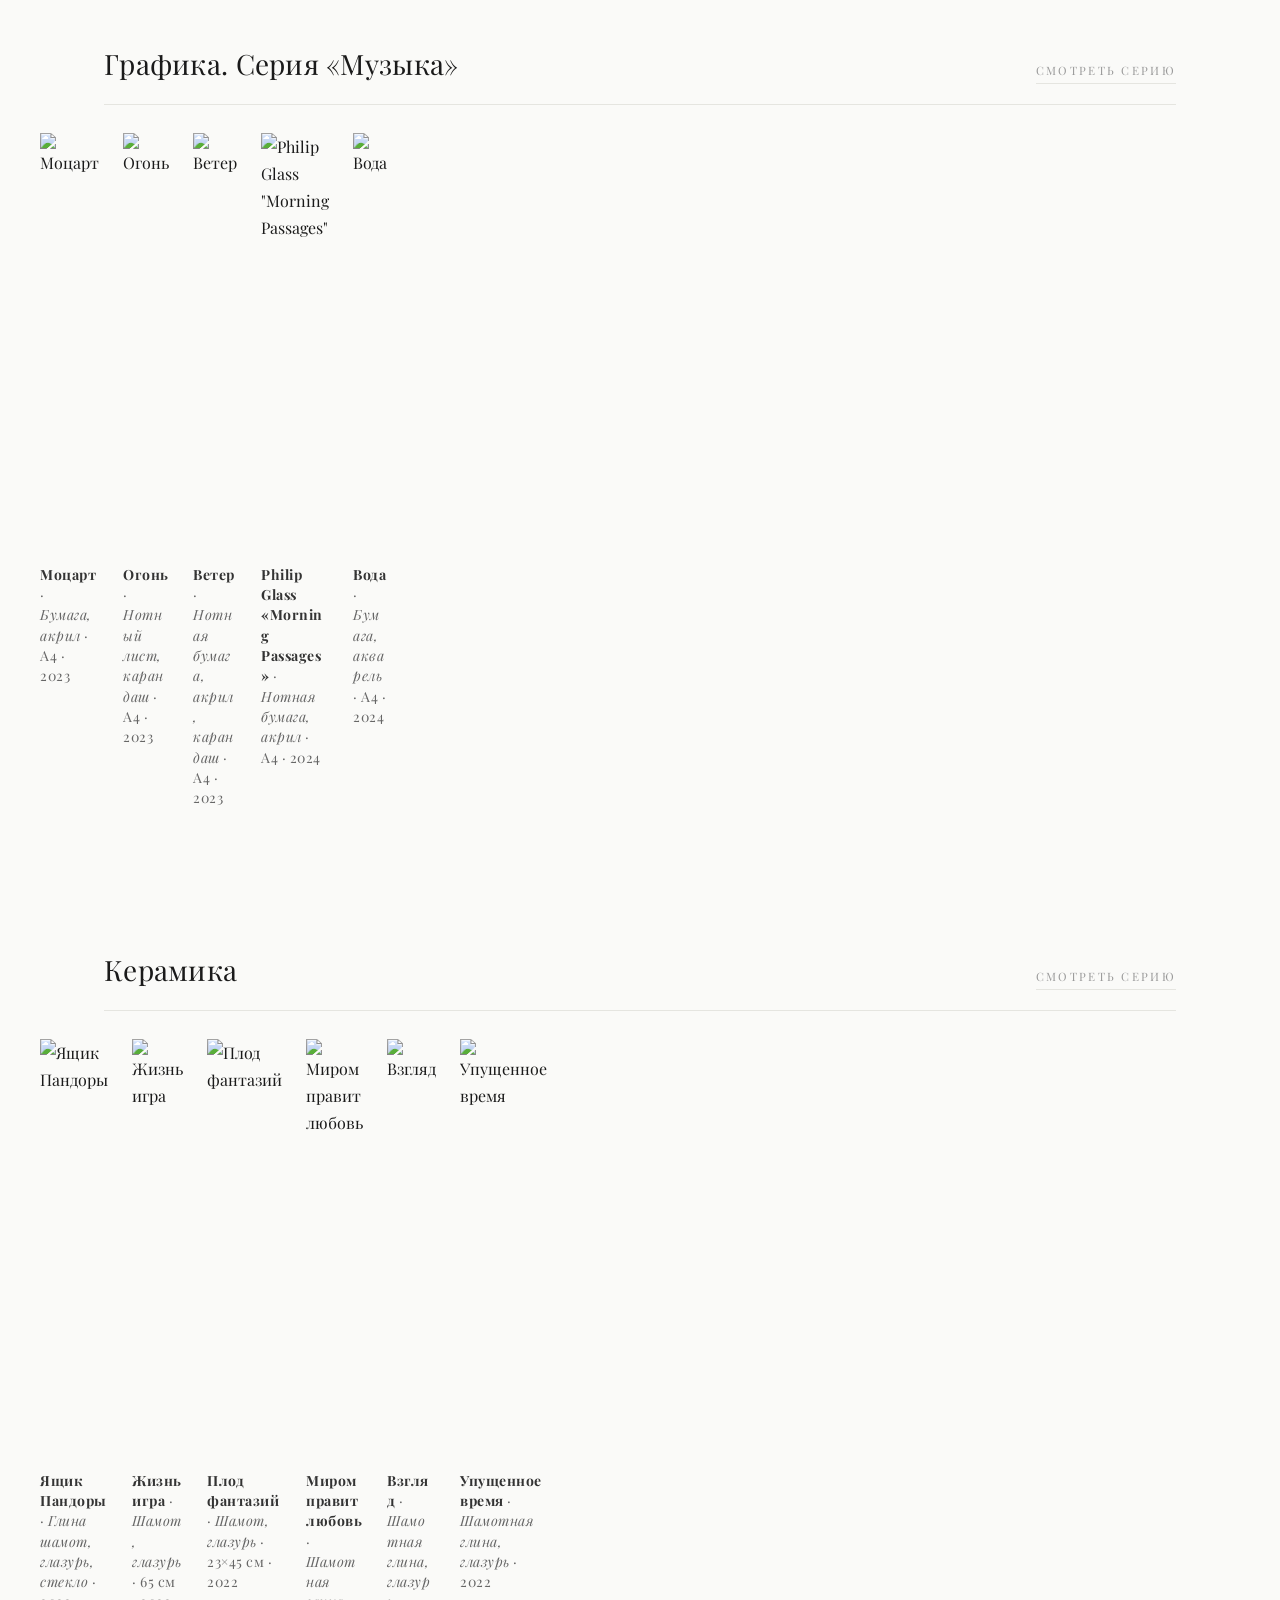
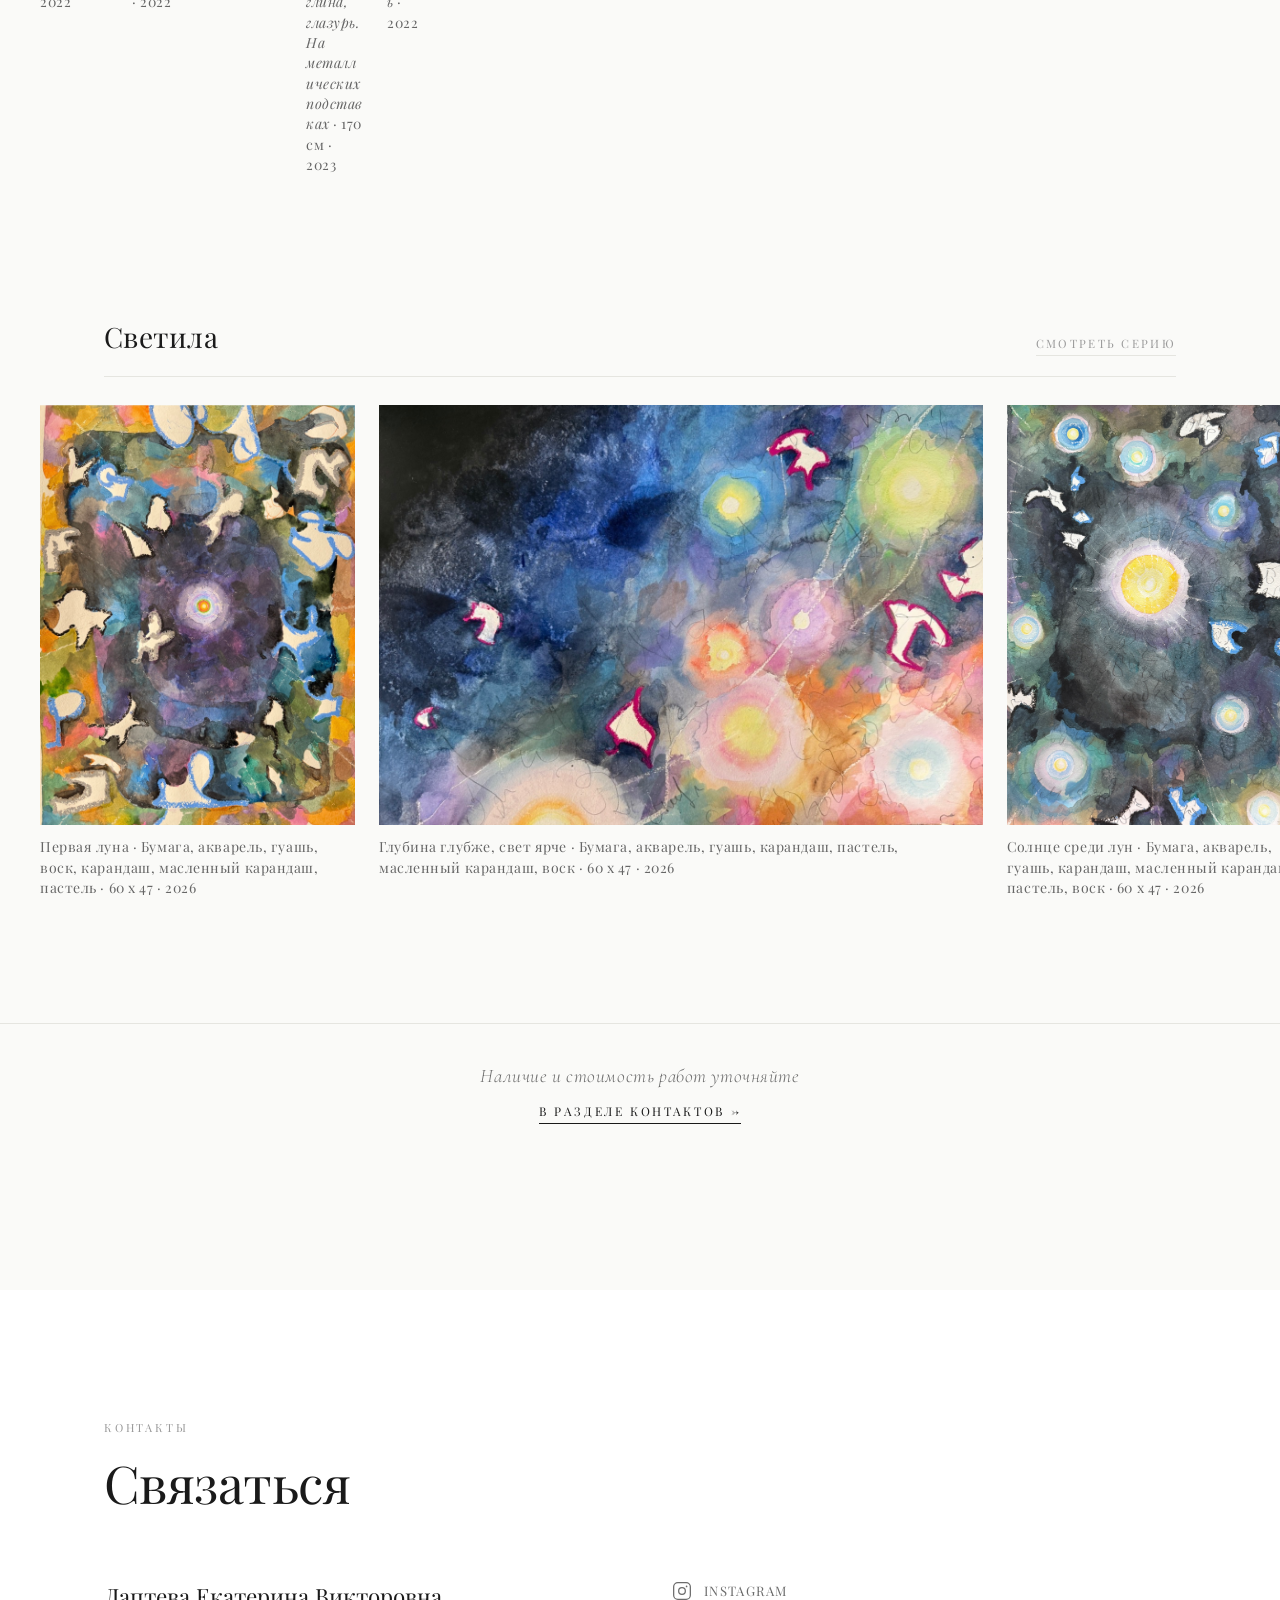
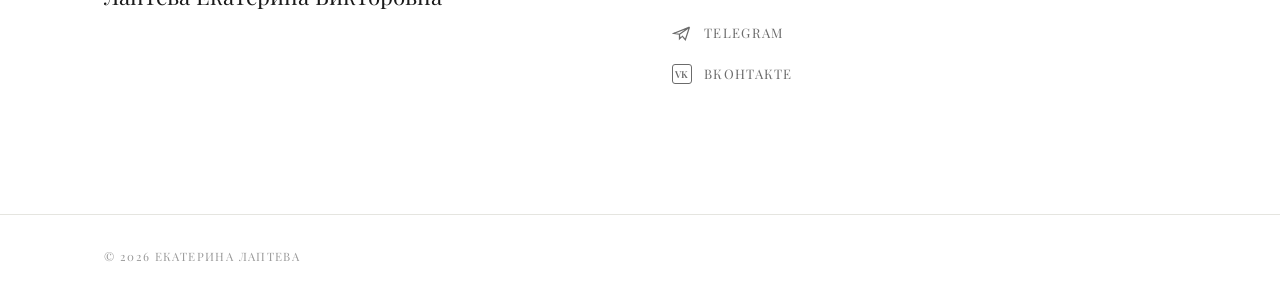
==== commit 1c572de9: "Auto: update paintings (2026-10-05 19:16 UTC)" ====
--- a/index.html
+++ b/index.html
@@ -550,10 +550,6 @@
               <p class="card-caption"><span data-i18n="card.ceramics.4.title">Миром правит любовь</span> · <span data-i18n="card.ceramics.4.mat">Шамотная глина, глазурь. На металлических подставках</span> · 170 см · 2023</p>
             </div>
             <div class="card" role="listitem">
-              <img src="images/без цензуры.jpg" alt="Без цензуры" loading="lazy" />
-              <p class="card-caption"><span data-i18n="card.ceramics.5.title">Без цензуры</span> · <span data-i18n="card.ceramics.5.mat">Шамотная глина, глазурь</span> · 42 см · 2022</p>
-            </div>
-            <div class="card" role="listitem">
               <img src="images/взгляд.jpg" alt="Взгляд" loading="lazy" />
               <p class="card-caption"><span data-i18n="card.ceramics.6.title">Взгляд</span> · <span data-i18n="card.ceramics.6.mat">Шамотная глина, глазурь</span> · 2022</p>
             </div>
@@ -586,6 +582,10 @@
             <div class="card" role="listitem">
               <img src="images/Солнце среди лун.jpeg" alt="Солнце среди лун" loading="lazy" />
               <p class="card-caption"><span>Солнце среди лун</span> · <span>Бумага, акварель, гуашь, карандаш, масленный карандаш, пастель, воск</span> · 60 х 47 · 2026</p>
+            </div>
+            <div class="card" role="listitem">
+              <img src="images/Цветок.jpeg" alt="Цветок" loading="lazy" />
+              <p class="card-caption"><span>Цветок</span> · <span>Холст, масло, масленный карандаш.</span> · 80 х 80 · 2026</p>
             </div>
           </div>
         </div>
